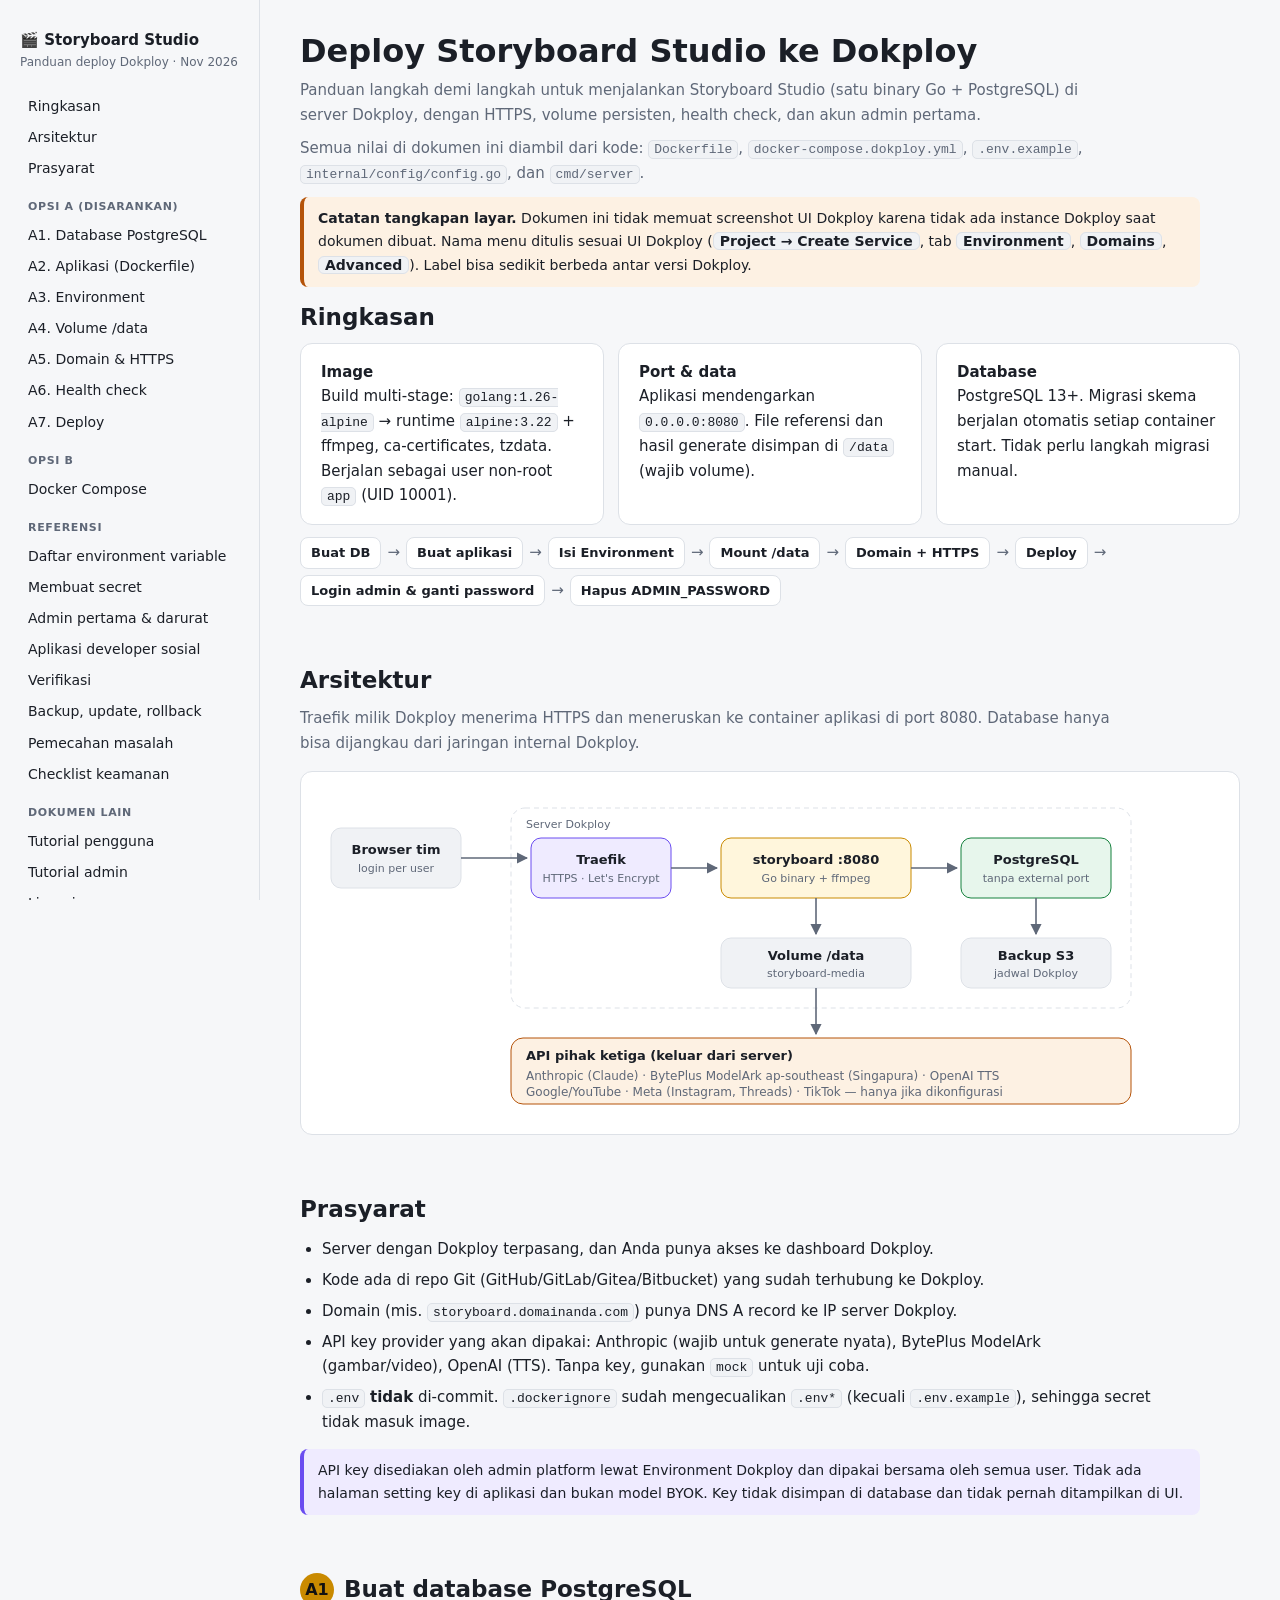
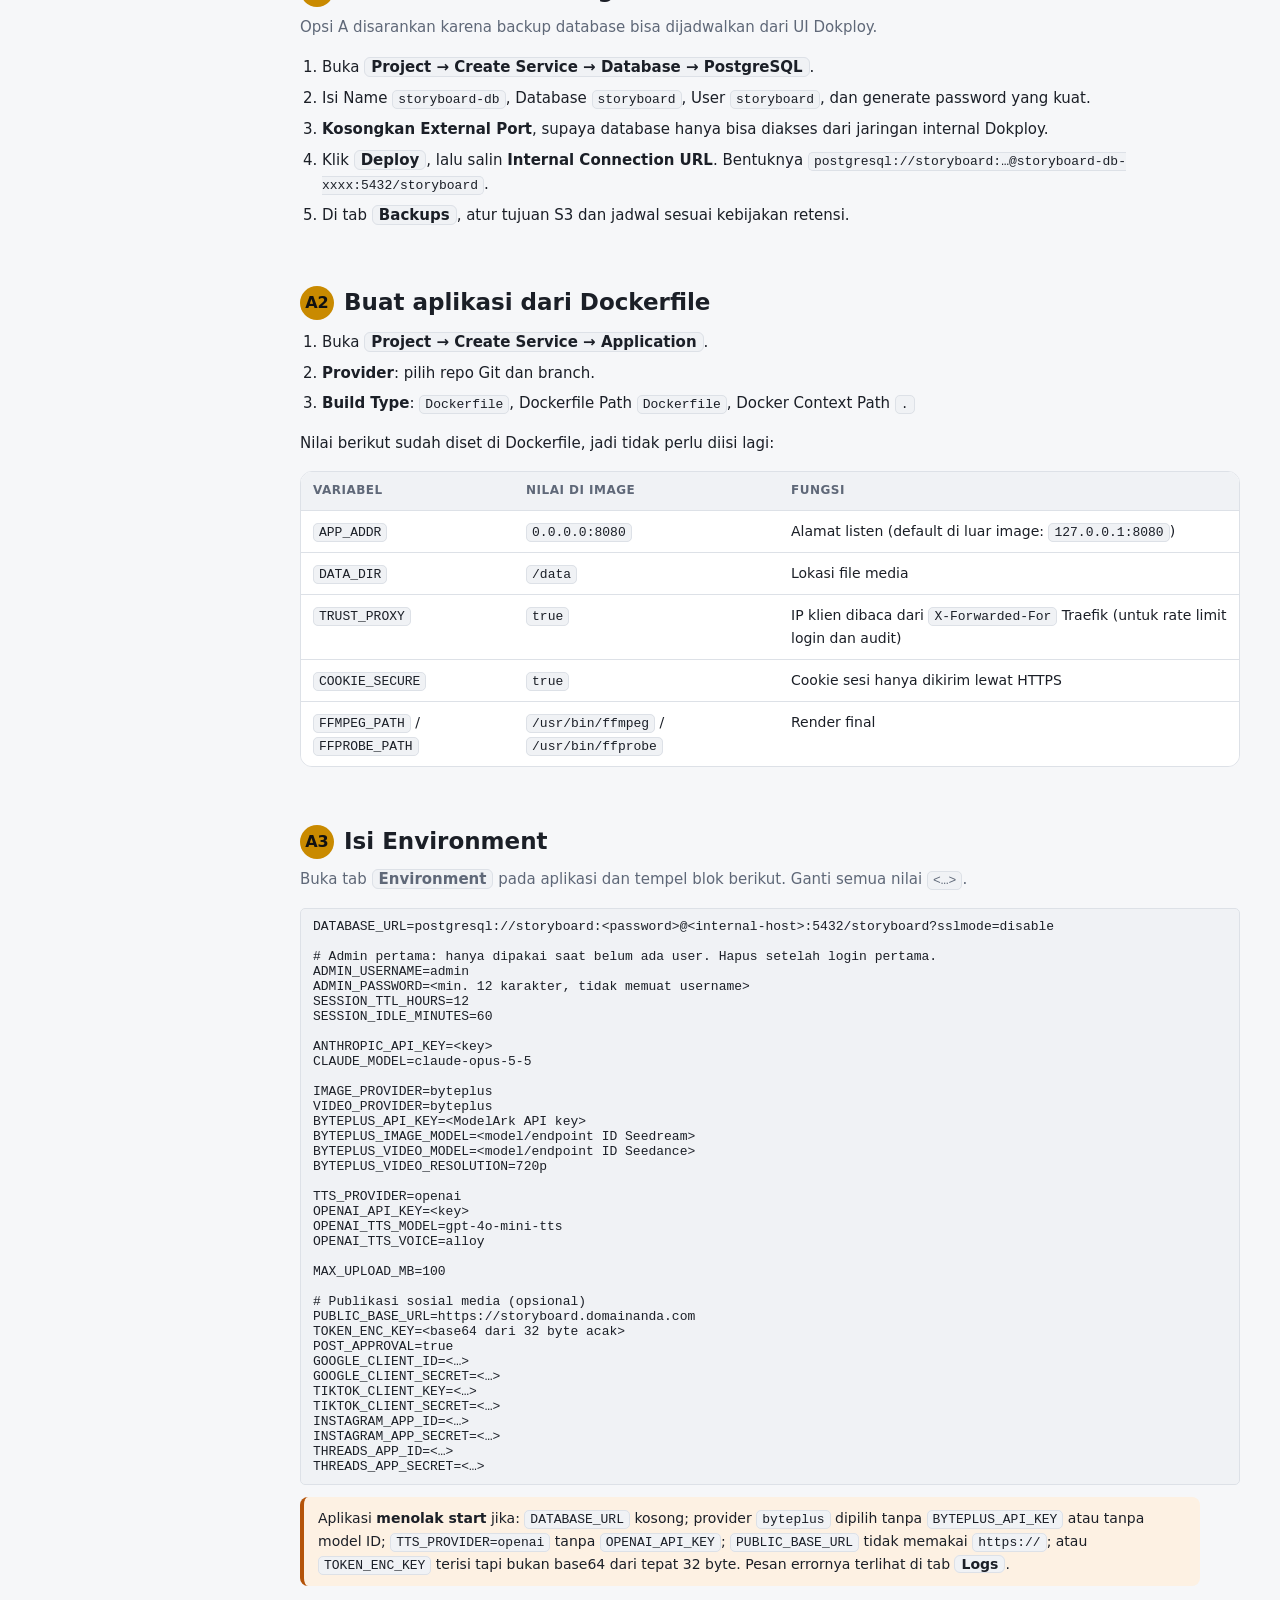
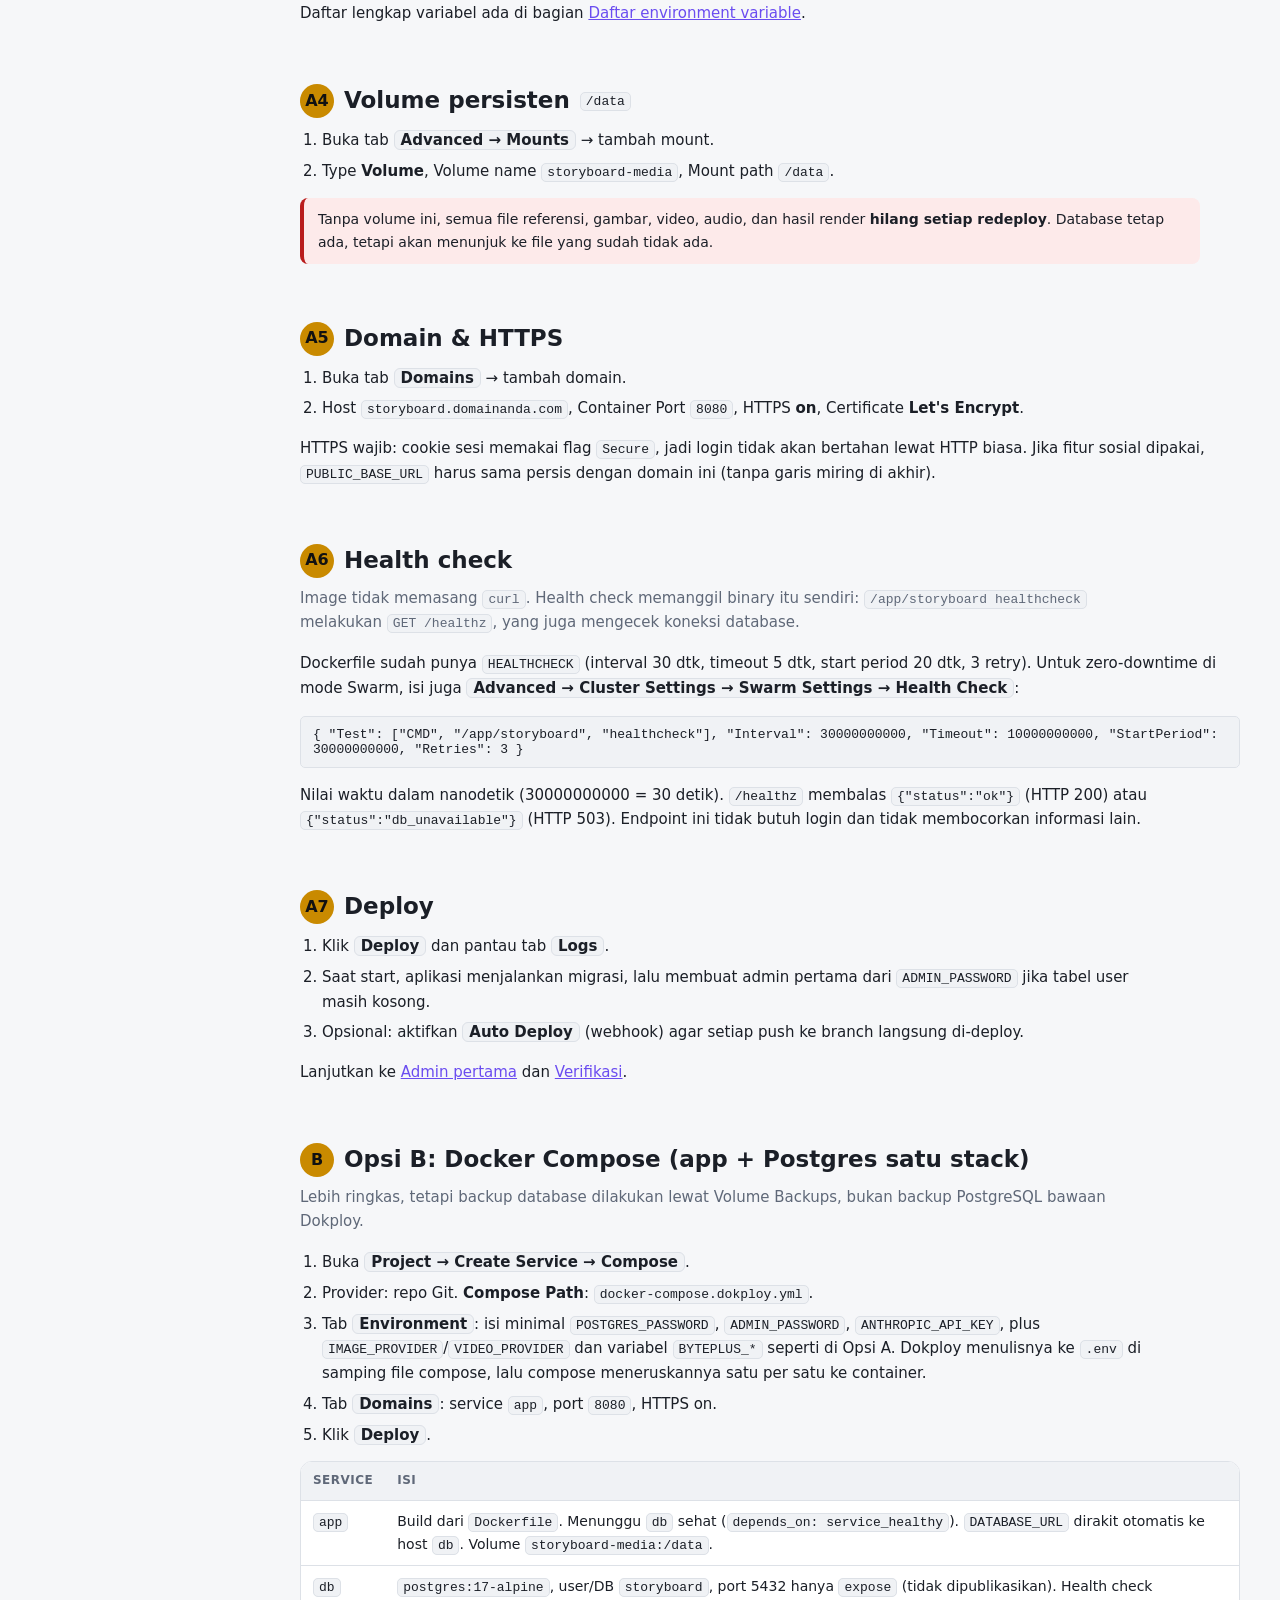
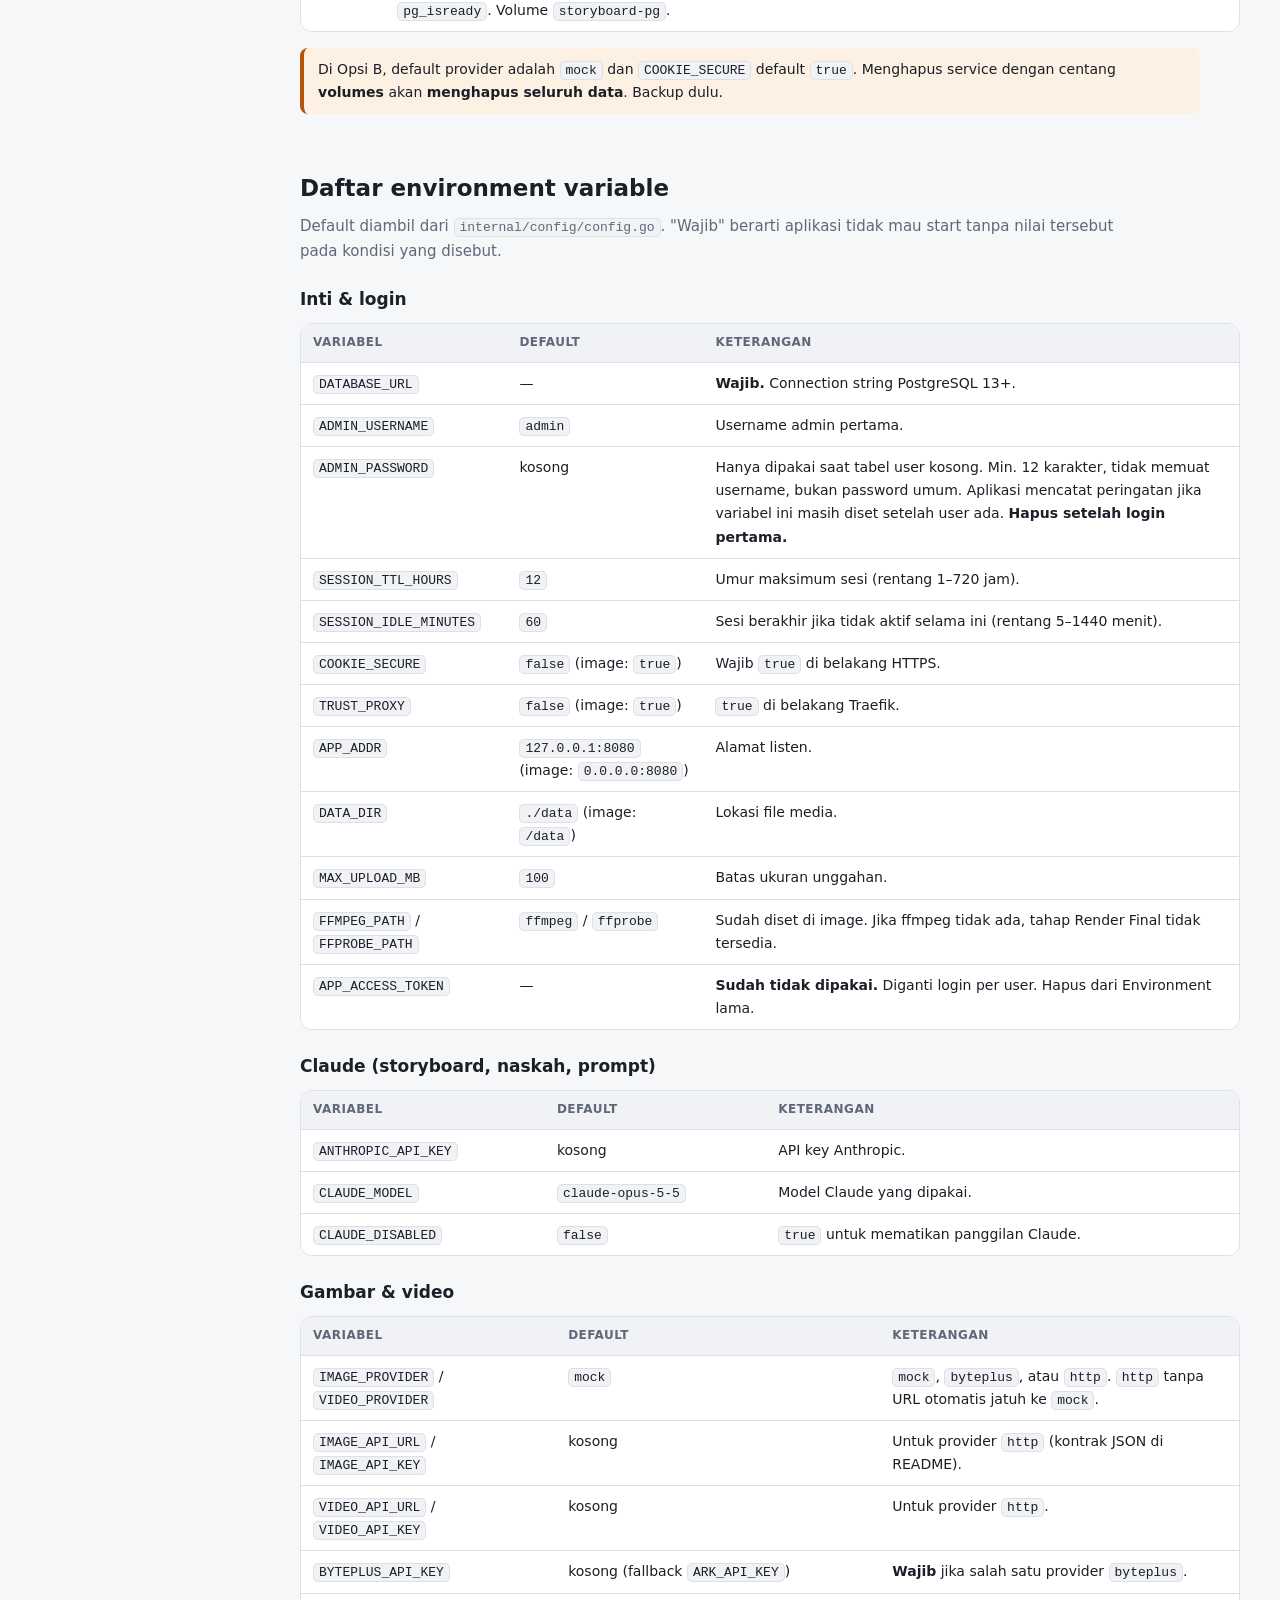
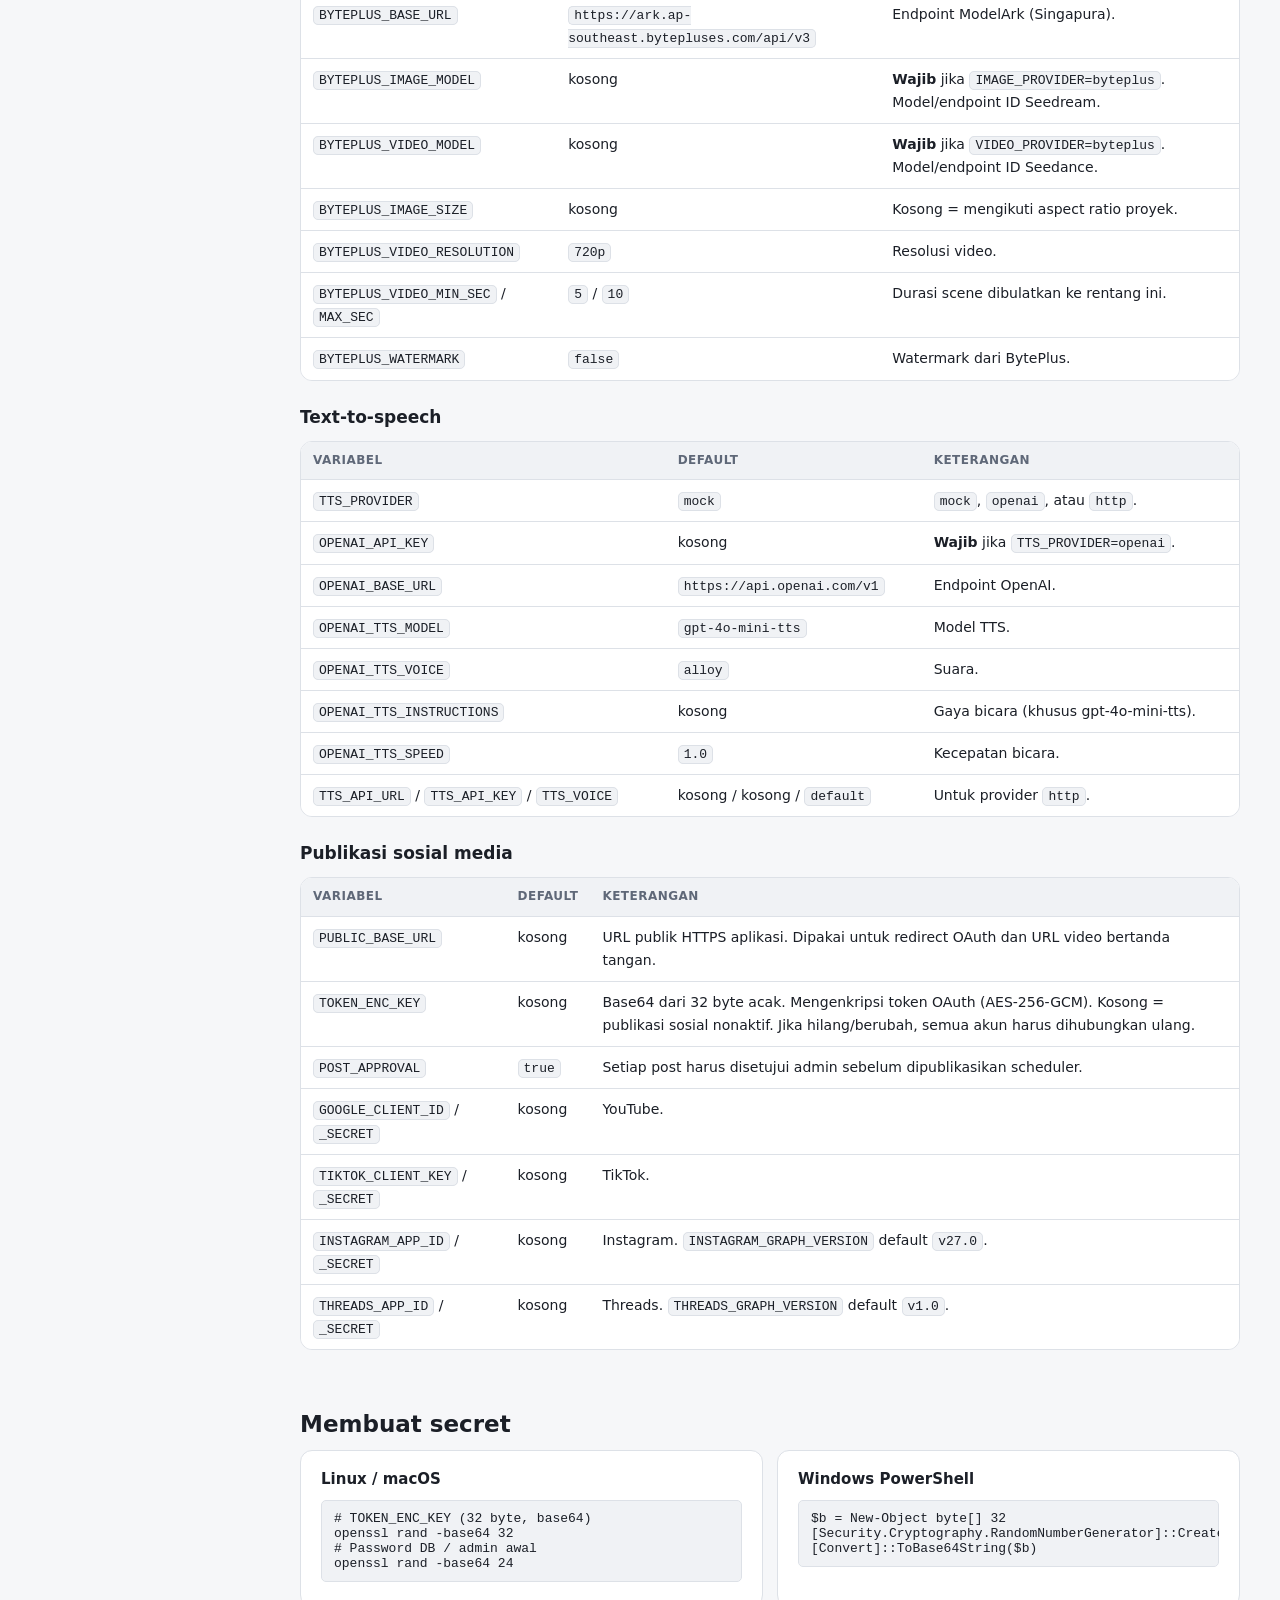
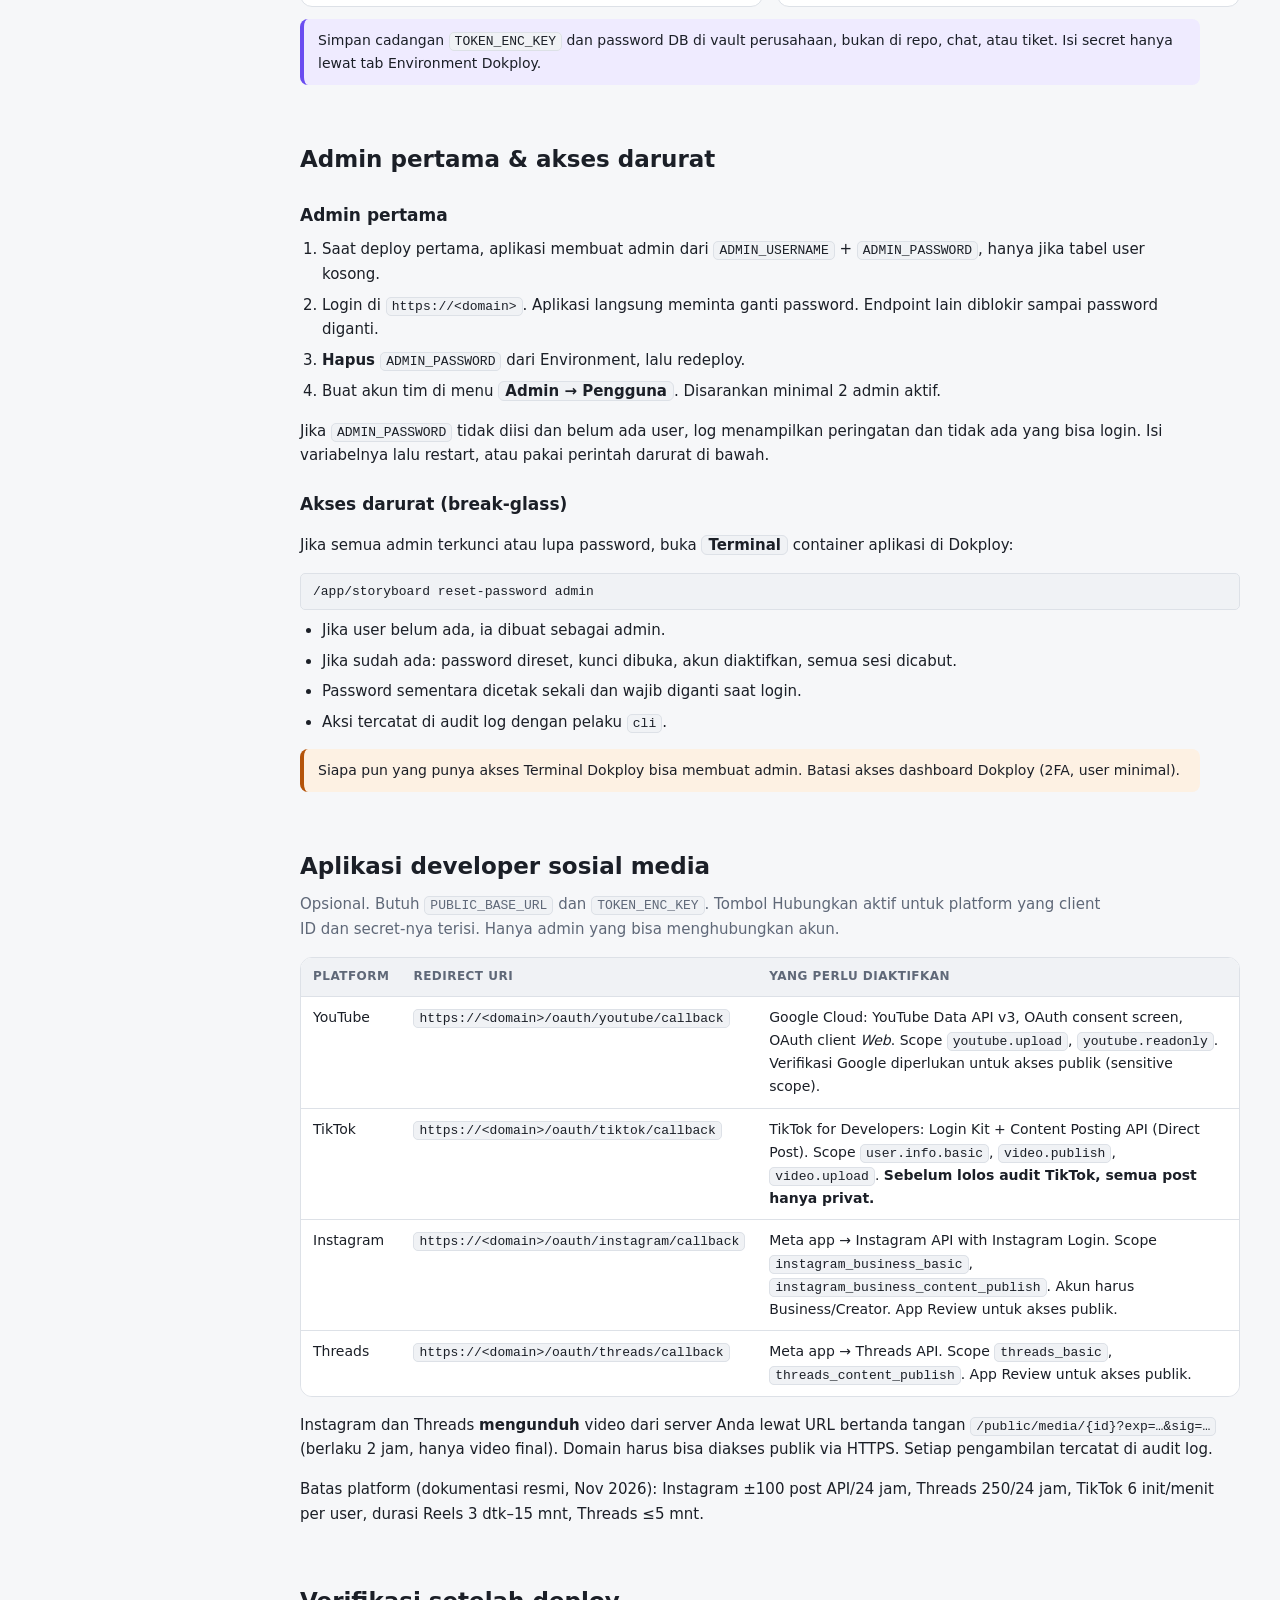
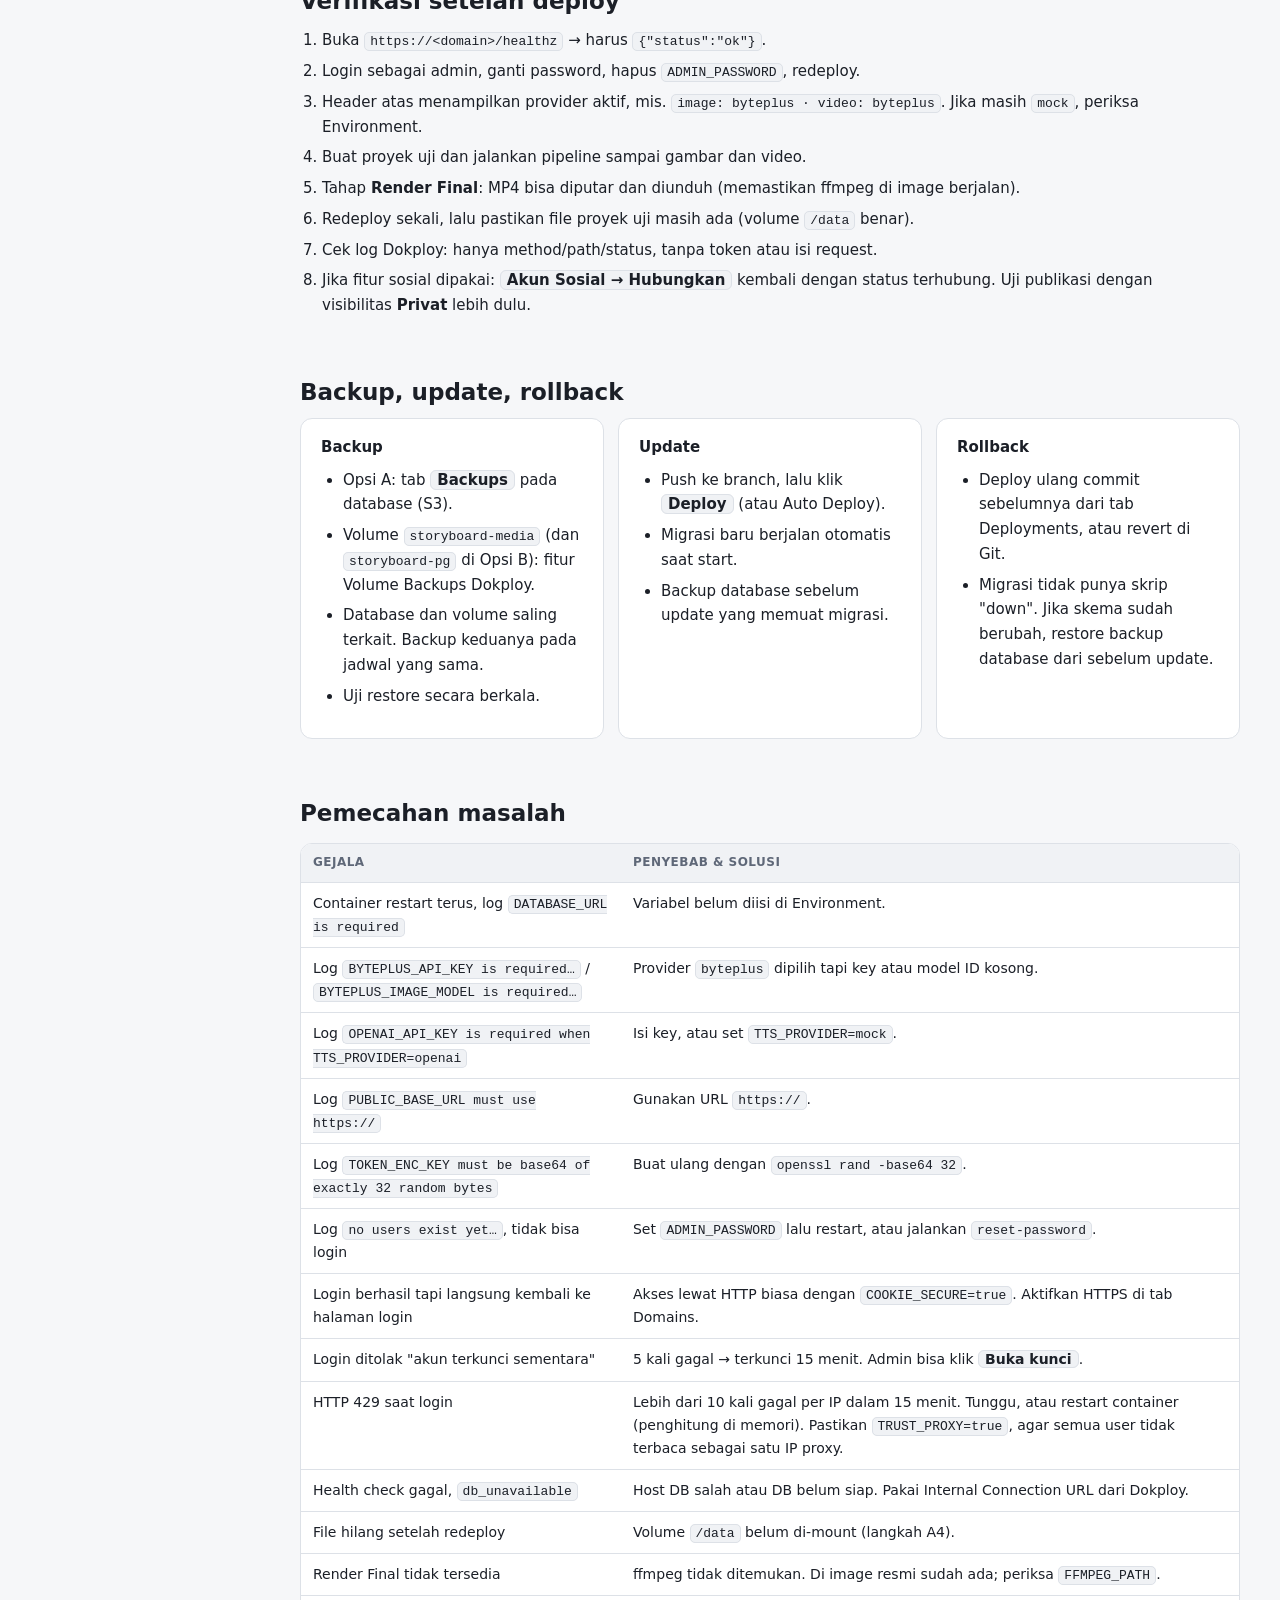
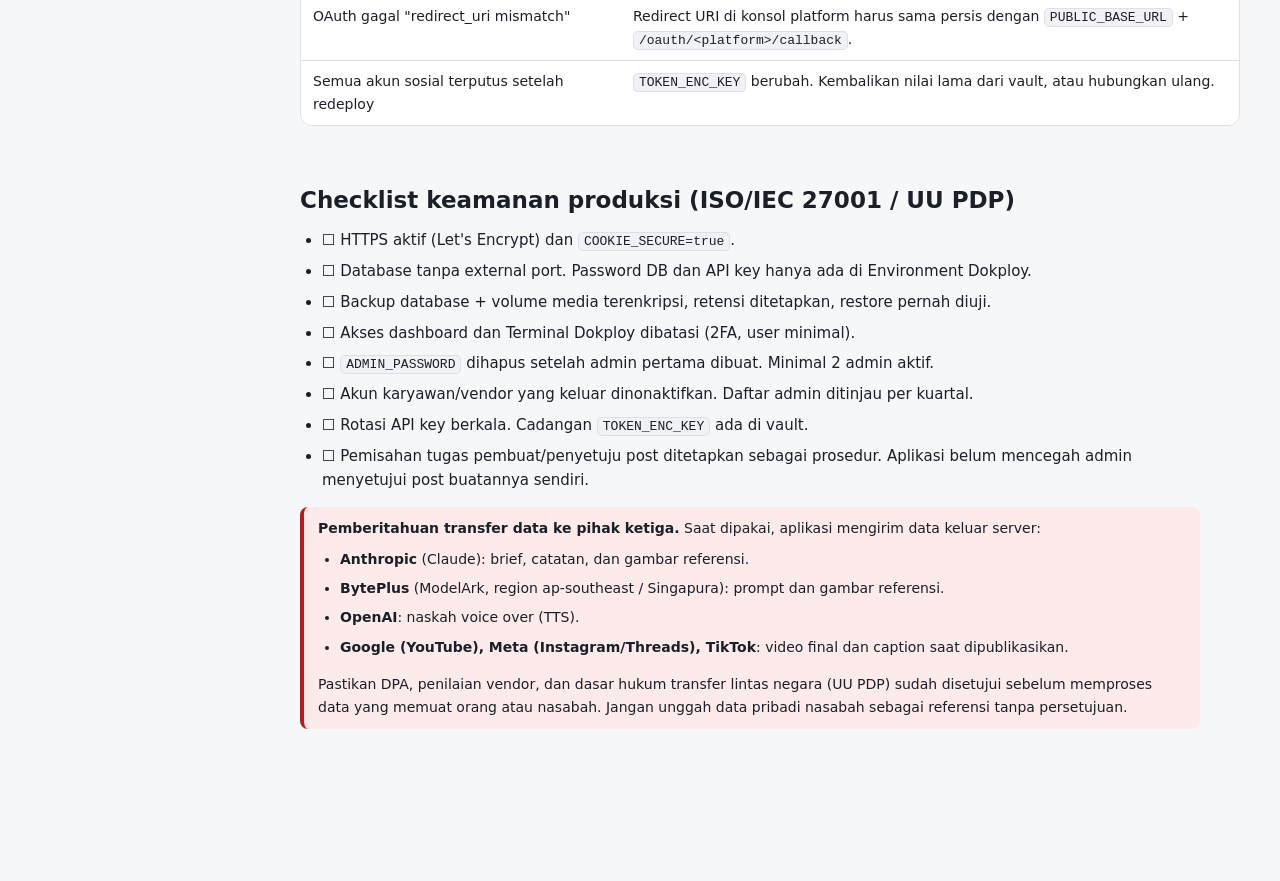
==== documentation/deploy-dokploy.html @ e30d92ad "feat: add initial implementation of Storyboard Studio frontend - Create index.html for the main appl" ====
<!doctype html>
<html lang="id">
<head>
<meta charset="utf-8">
<meta name="viewport" content="width=device-width, initial-scale=1">
<title>Deploy ke Dokploy</title>
<style>
  :root {
    --bg: #f6f7f9; --panel: #ffffff; --panel2: #f0f2f5; --border: #dde1e7;
    --text: #1b1f27; --muted: #5f6878; --accent: #c98a00; --accent-bg: #fff6dc;
    --violet: #6a4cf0; --violet-bg: #efebff; --ok: #15803d; --ok-bg: #e7f6ec;
    --warn: #b45309; --warn-bg: #fdf1e3; --err: #b91c1c; --err-bg: #fdeaea;
  }
  @media (prefers-color-scheme: dark) {
    :root:not([data-theme="light"]) {
      --bg: #0f1115; --panel: #171a21; --panel2: #1e222b; --border: #2a2f3a;
      --text: #e6e8ee; --muted: #8b93a7; --accent: #f5b301; --accent-bg: #2b2410;
      --violet: #a594ff; --violet-bg: #221d3d; --ok: #4ade80; --ok-bg: #12261a;
      --warn: #fbbf24; --warn-bg: #2b2210; --err: #f87171; --err-bg: #2d1515;
    }
  }
  * { box-sizing: border-box; }
  html { scroll-behavior: smooth; }
  body { margin: 0; background: var(--bg); color: var(--text); font: 15px/1.65 system-ui, -apple-system, "Segoe UI", Roboto, sans-serif; }
  a { color: var(--violet); }
  code, kbd { font: 13px ui-monospace, SFMono-Regular, Consolas, monospace; background: var(--panel2); border: 1px solid var(--border); border-radius: 5px; padding: 1px 5px; }
  .layout { display: grid; grid-template-columns: 260px minmax(0, 1fr); max-width: 1280px; margin: 0 auto; }
  nav.toc { position: sticky; top: 0; align-self: start; height: 100vh; overflow-y: auto; padding: 28px 16px 28px 20px; border-right: 1px solid var(--border); }
  nav.toc .brand { font-weight: 700; }
  nav.toc .sub { color: var(--muted); font-size: 12px; margin-bottom: 18px; }
  nav.toc a { display: block; color: var(--text); text-decoration: none; padding: 4px 8px; border-radius: 6px; font-size: 14px; }
  nav.toc a:hover { background: var(--panel2); }
  nav.toc .grp { margin: 14px 8px 4px; font-size: 11px; font-weight: 700; letter-spacing: .06em; text-transform: uppercase; color: var(--muted); }
  main { padding: 32px 40px 96px; min-width: 0; }
  header.hero h1 { font-size: 32px; line-height: 1.2; margin: 0 0 8px; }
  header.hero p { color: var(--muted); max-width: 800px; margin: 0 0 8px; }
  section { margin: 0 0 56px; scroll-margin-top: 16px; }
  h2 { font-size: 23px; margin: 0 0 6px; display: flex; align-items: center; gap: 10px; }
  h2 .n { flex: none; width: 34px; height: 34px; border-radius: 50%; background: var(--accent); color: #111; font-size: 16px; display: grid; place-items: center; }
  h3 { font-size: 17px; margin: 22px 0 6px; }
  .lead { color: var(--muted); margin: 0 0 16px; max-width: 820px; }
  ol.steps, ul.plain { padding-left: 22px; margin: 8px 0 14px; max-width: 860px; }
  ol.steps li, ul.plain li { margin-bottom: 6px; }
  .ui { font-weight: 600; background: var(--panel2); border: 1px solid var(--border); border-radius: 6px; padding: 0 6px; white-space: nowrap; }
  figure { margin: 14px 0 18px; }
  figure img { display: block; max-width: 100%; height: auto; border: 1px solid var(--border); border-radius: 10px; box-shadow: 0 4px 18px rgba(0,0,0,.07); cursor: zoom-in; background: #fff; }
  figure.tall img { max-height: 900px; width: auto; }
  figcaption { color: var(--muted); font-size: 13px; margin-top: 8px; }
  .card { background: var(--panel); border: 1px solid var(--border); border-radius: 12px; padding: 16px 20px; }
  .grid { display: grid; gap: 14px; }
  .g2 { grid-template-columns: repeat(auto-fit, minmax(320px, 1fr)); }
  .g3 { grid-template-columns: repeat(auto-fit, minmax(240px, 1fr)); }
  .callout { border-left: 4px solid var(--violet); background: var(--violet-bg); padding: 10px 14px; border-radius: 8px; margin: 12px 0; font-size: 14px; max-width: 900px; }
  .callout.warn { border-color: var(--warn); background: var(--warn-bg); }
  .callout.ok { border-color: var(--ok); background: var(--ok-bg); }
  .callout.err { border-color: var(--err); background: var(--err-bg); }
  table { width: 100%; border-collapse: collapse; font-size: 14px; background: var(--panel); }
  th, td { text-align: left; padding: 9px 12px; border-bottom: 1px solid var(--border); vertical-align: top; }
  th { background: var(--panel2); font-size: 12px; text-transform: uppercase; letter-spacing: .04em; color: var(--muted); }
  tr:last-child td { border-bottom: 0; }
  .table-wrap { overflow-x: auto; border: 1px solid var(--border); border-radius: 12px; margin: 10px 0 16px; }
  .status { display: inline-block; font-size: 12px; font-weight: 600; padding: 1px 9px; border-radius: 999px; white-space: nowrap; border: 1px solid var(--border); }
  .s-locked { background: var(--panel2); color: var(--muted); }
  .s-ready { background: var(--accent-bg); color: var(--accent); }
  .s-gen { background: var(--violet-bg); color: var(--violet); }
  .s-review { background: var(--warn-bg); color: var(--warn); }
  .s-ok { background: var(--ok-bg); color: var(--ok); }
  .flow { display: flex; flex-wrap: wrap; gap: 6px; align-items: center; margin: 12px 0 4px; }
  .flow span { background: var(--panel); border: 1px solid var(--border); border-radius: 8px; padding: 4px 10px; font-size: 13px; font-weight: 600; }
  .flow i { color: var(--muted); font-style: normal; }
  pre { overflow-x: auto; white-space: pre-wrap; margin: 8px 0; }
  pre code { display: block; padding: 10px 12px; }
  #lightbox { position: fixed; inset: 0; background: rgba(0,0,0,.85); display: none; align-items: flex-start; justify-content: center; overflow: auto; padding: 24px; z-index: 10; cursor: zoom-out; }
  #lightbox.on { display: flex; }
  #lightbox img { max-width: 100%; height: auto; border-radius: 8px; }
  @media (max-width: 900px) {
    .layout { grid-template-columns: 1fr; }
    nav.toc { position: static; height: auto; border-right: 0; border-bottom: 1px solid var(--border); }
    main { padding: 24px 16px 64px; }
  }
  .ui.path { white-space: normal; }
  @media print { nav.toc { display: none; } .layout { display: block; } figure img { box-shadow: none; } section { break-inside: avoid-page; } }
</style>
</head>
<body>
<div class="layout">
<nav class="toc">
  <div class="brand">🎬 Storyboard Studio</div>
  <div class="sub">Panduan deploy Dokploy · Nov 2026</div>
  <a href="#ringkas">Ringkasan</a>
  <a href="#arsitektur">Arsitektur</a>
  <a href="#prasyarat">Prasyarat</a>
  <div class="grp">Opsi A (disarankan)</div>
  <a href="#a1">A1. Database PostgreSQL</a>
  <a href="#a2">A2. Aplikasi (Dockerfile)</a>
  <a href="#a3">A3. Environment</a>
  <a href="#a4">A4. Volume /data</a>
  <a href="#a5">A5. Domain &amp; HTTPS</a>
  <a href="#a6">A6. Health check</a>
  <a href="#a7">A7. Deploy</a>
  <div class="grp">Opsi B</div>
  <a href="#b">Docker Compose</a>
  <div class="grp">Referensi</div>
  <a href="#env">Daftar environment variable</a>
  <a href="#secret">Membuat secret</a>
  <a href="#admin">Admin pertama &amp; darurat</a>
  <a href="#sosial">Aplikasi developer sosial</a>
  <a href="#verif">Verifikasi</a>
  <a href="#ops">Backup, update, rollback</a>
  <a href="#masalah">Pemecahan masalah</a>
  <a href="#keamanan">Checklist keamanan</a>
  <div class="grp">Dokumen lain</div>
  <a href="tutorial.html">Tutorial pengguna</a>
  <a href="tutorial-admin.html">Tutorial admin</a>
  <a href="lisensi.html">Lisensi</a>
</nav>
<main>
<header class="hero">
  <h1>Deploy Storyboard Studio ke Dokploy</h1>
  <p>Panduan langkah demi langkah untuk menjalankan Storyboard Studio (satu binary Go + PostgreSQL) di server Dokploy, dengan HTTPS, volume persisten, health check, dan akun admin pertama.</p>
  <p>Semua nilai di dokumen ini diambil dari kode: <code>Dockerfile</code>, <code>docker-compose.dokploy.yml</code>, <code>.env.example</code>, <code>internal/config/config.go</code>, dan <code>cmd/server</code>.</p>
  <div class="callout warn"><b>Catatan tangkapan layar.</b> Dokumen ini tidak memuat screenshot UI Dokploy karena tidak ada instance Dokploy saat dokumen dibuat. Nama menu ditulis sesuai UI Dokploy (<span class="ui path">Project → Create Service</span>, tab <span class="ui">Environment</span>, <span class="ui">Domains</span>, <span class="ui">Advanced</span>). Label bisa sedikit berbeda antar versi Dokploy.</div>
</header>

<section id="ringkas">
  <h2>Ringkasan</h2>
  <div class="grid g3">
    <div class="card"><b>Image</b><br>Build multi-stage: <code>golang:1.26-alpine</code> → runtime <code>alpine:3.22</code> + ffmpeg, ca-certificates, tzdata. Berjalan sebagai user non-root <code>app</code> (UID 10001).</div>
    <div class="card"><b>Port &amp; data</b><br>Aplikasi mendengarkan <code>0.0.0.0:8080</code>. File referensi dan hasil generate disimpan di <code>/data</code> (wajib volume).</div>
    <div class="card"><b>Database</b><br>PostgreSQL 13+. Migrasi skema berjalan otomatis setiap container start. Tidak perlu langkah migrasi manual.</div>
  </div>
  <div class="flow"><span>Buat DB</span><i>→</i><span>Buat aplikasi</span><i>→</i><span>Isi Environment</span><i>→</i><span>Mount /data</span><i>→</i><span>Domain + HTTPS</span><i>→</i><span>Deploy</span><i>→</i><span>Login admin &amp; ganti password</span><i>→</i><span>Hapus ADMIN_PASSWORD</span></div>
</section>

<section id="arsitektur">
  <h2>Arsitektur</h2>
  <p class="lead">Traefik milik Dokploy menerima HTTPS dan meneruskan ke container aplikasi di port 8080. Database hanya bisa dijangkau dari jaringan internal Dokploy.</p>
  <div class="card" style="overflow-x:auto">
  <svg viewBox="0 0 860 330" width="100%" style="min-width:640px;max-width:860px;display:block" role="img" aria-label="Diagram arsitektur deploy">
    <defs><marker id="ar" viewBox="0 0 10 10" refX="9" refY="5" markerWidth="7" markerHeight="7" orient="auto"><path d="M0,0L10,5L0,10z" fill="var(--muted)"/></marker></defs>
    <g font-family="system-ui, sans-serif" font-size="13" fill="var(--text)">
      <rect x="10" y="40" width="130" height="60" rx="10" fill="var(--panel2)" stroke="var(--border)"/>
      <text x="75" y="66" text-anchor="middle" font-weight="600">Browser tim</text>
      <text x="75" y="84" text-anchor="middle" fill="var(--muted)" font-size="11">login per user</text>

      <rect x="190" y="20" width="620" height="200" rx="14" fill="none" stroke="var(--border)" stroke-dasharray="5 4"/>
      <text x="205" y="40" fill="var(--muted)" font-size="11">Server Dokploy</text>

      <rect x="210" y="50" width="140" height="60" rx="10" fill="var(--violet-bg)" stroke="var(--violet)"/>
      <text x="280" y="76" text-anchor="middle" font-weight="600">Traefik</text>
      <text x="280" y="94" text-anchor="middle" fill="var(--muted)" font-size="11">HTTPS · Let's Encrypt</text>

      <rect x="400" y="50" width="190" height="60" rx="10" fill="var(--accent-bg)" stroke="var(--accent)"/>
      <text x="495" y="76" text-anchor="middle" font-weight="600">storyboard :8080</text>
      <text x="495" y="94" text-anchor="middle" fill="var(--muted)" font-size="11">Go binary + ffmpeg</text>

      <rect x="640" y="50" width="150" height="60" rx="10" fill="var(--ok-bg)" stroke="var(--ok)"/>
      <text x="715" y="76" text-anchor="middle" font-weight="600">PostgreSQL</text>
      <text x="715" y="94" text-anchor="middle" fill="var(--muted)" font-size="11">tanpa external port</text>

      <rect x="400" y="150" width="190" height="50" rx="10" fill="var(--panel2)" stroke="var(--border)"/>
      <text x="495" y="172" text-anchor="middle" font-weight="600">Volume /data</text>
      <text x="495" y="189" text-anchor="middle" fill="var(--muted)" font-size="11">storyboard-media</text>

      <rect x="640" y="150" width="150" height="50" rx="10" fill="var(--panel2)" stroke="var(--border)"/>
      <text x="715" y="172" text-anchor="middle" font-weight="600">Backup S3</text>
      <text x="715" y="189" text-anchor="middle" fill="var(--muted)" font-size="11">jadwal Dokploy</text>

      <rect x="190" y="250" width="620" height="66" rx="12" fill="var(--warn-bg)" stroke="var(--warn)"/>
      <text x="205" y="272" font-weight="600">API pihak ketiga (keluar dari server)</text>
      <text x="205" y="292" font-size="12" fill="var(--muted)">Anthropic (Claude) · BytePlus ModelArk ap-southeast (Singapura) · OpenAI TTS</text>
      <text x="205" y="308" font-size="12" fill="var(--muted)">Google/YouTube · Meta (Instagram, Threads) · TikTok — hanya jika dikonfigurasi</text>
    </g>
    <g stroke="var(--muted)" stroke-width="1.6" fill="none" marker-end="url(#ar)">
      <path d="M140 70 H206"/>
      <path d="M350 80 H396"/>
      <path d="M590 80 H636"/>
      <path d="M495 110 V146"/>
      <path d="M715 110 V146"/>
      <path d="M495 200 V246"/>
    </g>
  </svg>
  </div>
</section>

<section id="prasyarat">
  <h2>Prasyarat</h2>
  <ul class="plain">
    <li>Server dengan Dokploy terpasang, dan Anda punya akses ke dashboard Dokploy.</li>
    <li>Kode ada di repo Git (GitHub/GitLab/Gitea/Bitbucket) yang sudah terhubung ke Dokploy.</li>
    <li>Domain (mis. <code>storyboard.domainanda.com</code>) punya DNS A record ke IP server Dokploy.</li>
    <li>API key provider yang akan dipakai: Anthropic (wajib untuk generate nyata), BytePlus ModelArk (gambar/video), OpenAI (TTS). Tanpa key, gunakan <code>mock</code> untuk uji coba.</li>
    <li><code>.env</code> <b>tidak</b> di-commit. <code>.dockerignore</code> sudah mengecualikan <code>.env*</code> (kecuali <code>.env.example</code>), sehingga secret tidak masuk image.</li>
  </ul>
  <div class="callout">API key disediakan oleh admin platform lewat Environment Dokploy dan dipakai bersama oleh semua user. Tidak ada halaman setting key di aplikasi dan bukan model BYOK. Key tidak disimpan di database dan tidak pernah ditampilkan di UI.</div>
</section>

<section id="a1">
  <h2><span class="n">A1</span>Buat database PostgreSQL</h2>
  <p class="lead">Opsi A disarankan karena backup database bisa dijadwalkan dari UI Dokploy.</p>
  <ol class="steps">
    <li>Buka <span class="ui path">Project → Create Service → Database → PostgreSQL</span>.</li>
    <li>Isi Name <code>storyboard-db</code>, Database <code>storyboard</code>, User <code>storyboard</code>, dan generate password yang kuat.</li>
    <li><b>Kosongkan External Port</b>, supaya database hanya bisa diakses dari jaringan internal Dokploy.</li>
    <li>Klik <span class="ui">Deploy</span>, lalu salin <b>Internal Connection URL</b>. Bentuknya <code>postgresql://storyboard:…@storyboard-db-xxxx:5432/storyboard</code>.</li>
    <li>Di tab <span class="ui">Backups</span>, atur tujuan S3 dan jadwal sesuai kebijakan retensi.</li>
  </ol>
</section>

<section id="a2">
  <h2><span class="n">A2</span>Buat aplikasi dari Dockerfile</h2>
  <ol class="steps">
    <li>Buka <span class="ui path">Project → Create Service → Application</span>.</li>
    <li><b>Provider</b>: pilih repo Git dan branch.</li>
    <li><b>Build Type</b>: <code>Dockerfile</code>, Dockerfile Path <code>Dockerfile</code>, Docker Context Path <code>.</code></li>
  </ol>
  <p>Nilai berikut sudah diset di Dockerfile, jadi tidak perlu diisi lagi:</p>
  <div class="table-wrap"><table>
    <tr><th>Variabel</th><th>Nilai di image</th><th>Fungsi</th></tr>
    <tr><td><code>APP_ADDR</code></td><td><code>0.0.0.0:8080</code></td><td>Alamat listen (default di luar image: <code>127.0.0.1:8080</code>)</td></tr>
    <tr><td><code>DATA_DIR</code></td><td><code>/data</code></td><td>Lokasi file media</td></tr>
    <tr><td><code>TRUST_PROXY</code></td><td><code>true</code></td><td>IP klien dibaca dari <code>X-Forwarded-For</code> Traefik (untuk rate limit login dan audit)</td></tr>
    <tr><td><code>COOKIE_SECURE</code></td><td><code>true</code></td><td>Cookie sesi hanya dikirim lewat HTTPS</td></tr>
    <tr><td><code>FFMPEG_PATH</code> / <code>FFPROBE_PATH</code></td><td><code>/usr/bin/ffmpeg</code> / <code>/usr/bin/ffprobe</code></td><td>Render final</td></tr>
  </table></div>
</section>

<section id="a3">
  <h2><span class="n">A3</span>Isi Environment</h2>
  <p class="lead">Buka tab <span class="ui">Environment</span> pada aplikasi dan tempel blok berikut. Ganti semua nilai <code>&lt;…&gt;</code>.</p>
<pre><code>DATABASE_URL=postgresql://storyboard:&lt;password&gt;@&lt;internal-host&gt;:5432/storyboard?sslmode=disable

# Admin pertama: hanya dipakai saat belum ada user. Hapus setelah login pertama.
ADMIN_USERNAME=admin
ADMIN_PASSWORD=&lt;min. 12 karakter, tidak memuat username&gt;
SESSION_TTL_HOURS=12
SESSION_IDLE_MINUTES=60

ANTHROPIC_API_KEY=&lt;key&gt;
CLAUDE_MODEL=claude-opus-5-5

IMAGE_PROVIDER=byteplus
VIDEO_PROVIDER=byteplus
BYTEPLUS_API_KEY=&lt;ModelArk API key&gt;
BYTEPLUS_IMAGE_MODEL=&lt;model/endpoint ID Seedream&gt;
BYTEPLUS_VIDEO_MODEL=&lt;model/endpoint ID Seedance&gt;
BYTEPLUS_VIDEO_RESOLUTION=720p

TTS_PROVIDER=openai
OPENAI_API_KEY=&lt;key&gt;
OPENAI_TTS_MODEL=gpt-4o-mini-tts
OPENAI_TTS_VOICE=alloy

MAX_UPLOAD_MB=100

# Publikasi sosial media (opsional)
PUBLIC_BASE_URL=https://storyboard.domainanda.com
TOKEN_ENC_KEY=&lt;base64 dari 32 byte acak&gt;
POST_APPROVAL=true
GOOGLE_CLIENT_ID=&lt;…&gt;
GOOGLE_CLIENT_SECRET=&lt;…&gt;
TIKTOK_CLIENT_KEY=&lt;…&gt;
TIKTOK_CLIENT_SECRET=&lt;…&gt;
INSTAGRAM_APP_ID=&lt;…&gt;
INSTAGRAM_APP_SECRET=&lt;…&gt;
THREADS_APP_ID=&lt;…&gt;
THREADS_APP_SECRET=&lt;…&gt;</code></pre>
  <div class="callout warn">Aplikasi <b>menolak start</b> jika: <code>DATABASE_URL</code> kosong; provider <code>byteplus</code> dipilih tanpa <code>BYTEPLUS_API_KEY</code> atau tanpa model ID; <code>TTS_PROVIDER=openai</code> tanpa <code>OPENAI_API_KEY</code>; <code>PUBLIC_BASE_URL</code> tidak memakai <code>https://</code>; atau <code>TOKEN_ENC_KEY</code> terisi tapi bukan base64 dari tepat 32 byte. Pesan errornya terlihat di tab <span class="ui">Logs</span>.</div>
  <p>Daftar lengkap variabel ada di bagian <a href="#env">Daftar environment variable</a>.</p>
</section>

<section id="a4">
  <h2><span class="n">A4</span>Volume persisten <code>/data</code></h2>
  <ol class="steps">
    <li>Buka tab <span class="ui path">Advanced → Mounts</span> → tambah mount.</li>
    <li>Type <b>Volume</b>, Volume name <code>storyboard-media</code>, Mount path <code>/data</code>.</li>
  </ol>
  <div class="callout err">Tanpa volume ini, semua file referensi, gambar, video, audio, dan hasil render <b>hilang setiap redeploy</b>. Database tetap ada, tetapi akan menunjuk ke file yang sudah tidak ada.</div>
</section>

<section id="a5">
  <h2><span class="n">A5</span>Domain &amp; HTTPS</h2>
  <ol class="steps">
    <li>Buka tab <span class="ui">Domains</span> → tambah domain.</li>
    <li>Host <code>storyboard.domainanda.com</code>, Container Port <code>8080</code>, HTTPS <b>on</b>, Certificate <b>Let's Encrypt</b>.</li>
  </ol>
  <p>HTTPS wajib: cookie sesi memakai flag <code>Secure</code>, jadi login tidak akan bertahan lewat HTTP biasa. Jika fitur sosial dipakai, <code>PUBLIC_BASE_URL</code> harus sama persis dengan domain ini (tanpa garis miring di akhir).</p>
</section>

<section id="a6">
  <h2><span class="n">A6</span>Health check</h2>
  <p class="lead">Image tidak memasang <code>curl</code>. Health check memanggil binary itu sendiri: <code>/app/storyboard healthcheck</code> melakukan <code>GET /healthz</code>, yang juga mengecek koneksi database.</p>
  <p>Dockerfile sudah punya <code>HEALTHCHECK</code> (interval 30 dtk, timeout 5 dtk, start period 20 dtk, 3 retry). Untuk zero-downtime di mode Swarm, isi juga <span class="ui path">Advanced → Cluster Settings → Swarm Settings → Health Check</span>:</p>
<pre><code>{ "Test": ["CMD", "/app/storyboard", "healthcheck"], "Interval": 30000000000, "Timeout": 10000000000, "StartPeriod": 30000000000, "Retries": 3 }</code></pre>
  <p>Nilai waktu dalam nanodetik (30000000000 = 30 detik). <code>/healthz</code> membalas <code>{"status":"ok"}</code> (HTTP 200) atau <code>{"status":"db_unavailable"}</code> (HTTP 503). Endpoint ini tidak butuh login dan tidak membocorkan informasi lain.</p>
</section>

<section id="a7">
  <h2><span class="n">A7</span>Deploy</h2>
  <ol class="steps">
    <li>Klik <span class="ui">Deploy</span> dan pantau tab <span class="ui">Logs</span>.</li>
    <li>Saat start, aplikasi menjalankan migrasi, lalu membuat admin pertama dari <code>ADMIN_PASSWORD</code> jika tabel user masih kosong.</li>
    <li>Opsional: aktifkan <span class="ui">Auto Deploy</span> (webhook) agar setiap push ke branch langsung di-deploy.</li>
  </ol>
  <p>Lanjutkan ke <a href="#admin">Admin pertama</a> dan <a href="#verif">Verifikasi</a>.</p>
</section>

<section id="b">
  <h2><span class="n">B</span>Opsi B: Docker Compose (app + Postgres satu stack)</h2>
  <p class="lead">Lebih ringkas, tetapi backup database dilakukan lewat Volume Backups, bukan backup PostgreSQL bawaan Dokploy.</p>
  <ol class="steps">
    <li>Buka <span class="ui path">Project → Create Service → Compose</span>.</li>
    <li>Provider: repo Git. <b>Compose Path</b>: <code>docker-compose.dokploy.yml</code>.</li>
    <li>Tab <span class="ui">Environment</span>: isi minimal <code>POSTGRES_PASSWORD</code>, <code>ADMIN_PASSWORD</code>, <code>ANTHROPIC_API_KEY</code>, plus <code>IMAGE_PROVIDER</code>/<code>VIDEO_PROVIDER</code> dan variabel <code>BYTEPLUS_*</code> seperti di Opsi A. Dokploy menulisnya ke <code>.env</code> di samping file compose, lalu compose meneruskannya satu per satu ke container.</li>
    <li>Tab <span class="ui">Domains</span>: service <code>app</code>, port <code>8080</code>, HTTPS on.</li>
    <li>Klik <span class="ui">Deploy</span>.</li>
  </ol>
  <div class="table-wrap"><table>
    <tr><th>Service</th><th>Isi</th></tr>
    <tr><td><code>app</code></td><td>Build dari <code>Dockerfile</code>. Menunggu <code>db</code> sehat (<code>depends_on: service_healthy</code>). <code>DATABASE_URL</code> dirakit otomatis ke host <code>db</code>. Volume <code>storyboard-media:/data</code>.</td></tr>
    <tr><td><code>db</code></td><td><code>postgres:17-alpine</code>, user/DB <code>storyboard</code>, port 5432 hanya <code>expose</code> (tidak dipublikasikan). Health check <code>pg_isready</code>. Volume <code>storyboard-pg</code>.</td></tr>
  </table></div>
  <div class="callout warn">Di Opsi B, default provider adalah <code>mock</code> dan <code>COOKIE_SECURE</code> default <code>true</code>. Menghapus service dengan centang <b>volumes</b> akan <b>menghapus seluruh data</b>. Backup dulu.</div>
</section>

<section id="env">
  <h2>Daftar environment variable</h2>
  <p class="lead">Default diambil dari <code>internal/config/config.go</code>. "Wajib" berarti aplikasi tidak mau start tanpa nilai tersebut pada kondisi yang disebut.</p>
  <h3>Inti &amp; login</h3>
  <div class="table-wrap"><table>
    <tr><th>Variabel</th><th>Default</th><th>Keterangan</th></tr>
    <tr><td><code>DATABASE_URL</code></td><td>—</td><td><b>Wajib.</b> Connection string PostgreSQL 13+.</td></tr>
    <tr><td><code>ADMIN_USERNAME</code></td><td><code>admin</code></td><td>Username admin pertama.</td></tr>
    <tr><td><code>ADMIN_PASSWORD</code></td><td>kosong</td><td>Hanya dipakai saat tabel user kosong. Min. 12 karakter, tidak memuat username, bukan password umum. Aplikasi mencatat peringatan jika variabel ini masih diset setelah user ada. <b>Hapus setelah login pertama.</b></td></tr>
    <tr><td><code>SESSION_TTL_HOURS</code></td><td><code>12</code></td><td>Umur maksimum sesi (rentang 1–720 jam).</td></tr>
    <tr><td><code>SESSION_IDLE_MINUTES</code></td><td><code>60</code></td><td>Sesi berakhir jika tidak aktif selama ini (rentang 5–1440 menit).</td></tr>
    <tr><td><code>COOKIE_SECURE</code></td><td><code>false</code> (image: <code>true</code>)</td><td>Wajib <code>true</code> di belakang HTTPS.</td></tr>
    <tr><td><code>TRUST_PROXY</code></td><td><code>false</code> (image: <code>true</code>)</td><td><code>true</code> di belakang Traefik.</td></tr>
    <tr><td><code>APP_ADDR</code></td><td><code>127.0.0.1:8080</code> (image: <code>0.0.0.0:8080</code>)</td><td>Alamat listen.</td></tr>
    <tr><td><code>DATA_DIR</code></td><td><code>./data</code> (image: <code>/data</code>)</td><td>Lokasi file media.</td></tr>
    <tr><td><code>MAX_UPLOAD_MB</code></td><td><code>100</code></td><td>Batas ukuran unggahan.</td></tr>
    <tr><td><code>FFMPEG_PATH</code> / <code>FFPROBE_PATH</code></td><td><code>ffmpeg</code> / <code>ffprobe</code></td><td>Sudah diset di image. Jika ffmpeg tidak ada, tahap Render Final tidak tersedia.</td></tr>
    <tr><td><code>APP_ACCESS_TOKEN</code></td><td>—</td><td><b>Sudah tidak dipakai.</b> Diganti login per user. Hapus dari Environment lama.</td></tr>
  </table></div>
  <h3>Claude (storyboard, naskah, prompt)</h3>
  <div class="table-wrap"><table>
    <tr><th>Variabel</th><th>Default</th><th>Keterangan</th></tr>
    <tr><td><code>ANTHROPIC_API_KEY</code></td><td>kosong</td><td>API key Anthropic.</td></tr>
    <tr><td><code>CLAUDE_MODEL</code></td><td><code>claude-opus-5-5</code></td><td>Model Claude yang dipakai.</td></tr>
    <tr><td><code>CLAUDE_DISABLED</code></td><td><code>false</code></td><td><code>true</code> untuk mematikan panggilan Claude.</td></tr>
  </table></div>
  <h3>Gambar &amp; video</h3>
  <div class="table-wrap"><table>
    <tr><th>Variabel</th><th>Default</th><th>Keterangan</th></tr>
    <tr><td><code>IMAGE_PROVIDER</code> / <code>VIDEO_PROVIDER</code></td><td><code>mock</code></td><td><code>mock</code>, <code>byteplus</code>, atau <code>http</code>. <code>http</code> tanpa URL otomatis jatuh ke <code>mock</code>.</td></tr>
    <tr><td><code>IMAGE_API_URL</code> / <code>IMAGE_API_KEY</code></td><td>kosong</td><td>Untuk provider <code>http</code> (kontrak JSON di README).</td></tr>
    <tr><td><code>VIDEO_API_URL</code> / <code>VIDEO_API_KEY</code></td><td>kosong</td><td>Untuk provider <code>http</code>.</td></tr>
    <tr><td><code>BYTEPLUS_API_KEY</code></td><td>kosong (fallback <code>ARK_API_KEY</code>)</td><td><b>Wajib</b> jika salah satu provider <code>byteplus</code>.</td></tr>
    <tr><td><code>BYTEPLUS_BASE_URL</code></td><td><code>https://ark.ap-southeast.bytepluses.com/api/v3</code></td><td>Endpoint ModelArk (Singapura).</td></tr>
    <tr><td><code>BYTEPLUS_IMAGE_MODEL</code></td><td>kosong</td><td><b>Wajib</b> jika <code>IMAGE_PROVIDER=byteplus</code>. Model/endpoint ID Seedream.</td></tr>
    <tr><td><code>BYTEPLUS_VIDEO_MODEL</code></td><td>kosong</td><td><b>Wajib</b> jika <code>VIDEO_PROVIDER=byteplus</code>. Model/endpoint ID Seedance.</td></tr>
    <tr><td><code>BYTEPLUS_IMAGE_SIZE</code></td><td>kosong</td><td>Kosong = mengikuti aspect ratio proyek.</td></tr>
    <tr><td><code>BYTEPLUS_VIDEO_RESOLUTION</code></td><td><code>720p</code></td><td>Resolusi video.</td></tr>
    <tr><td><code>BYTEPLUS_VIDEO_MIN_SEC</code> / <code>MAX_SEC</code></td><td><code>5</code> / <code>10</code></td><td>Durasi scene dibulatkan ke rentang ini.</td></tr>
    <tr><td><code>BYTEPLUS_WATERMARK</code></td><td><code>false</code></td><td>Watermark dari BytePlus.</td></tr>
  </table></div>
  <h3>Text-to-speech</h3>
  <div class="table-wrap"><table>
    <tr><th>Variabel</th><th>Default</th><th>Keterangan</th></tr>
    <tr><td><code>TTS_PROVIDER</code></td><td><code>mock</code></td><td><code>mock</code>, <code>openai</code>, atau <code>http</code>.</td></tr>
    <tr><td><code>OPENAI_API_KEY</code></td><td>kosong</td><td><b>Wajib</b> jika <code>TTS_PROVIDER=openai</code>.</td></tr>
    <tr><td><code>OPENAI_BASE_URL</code></td><td><code>https://api.openai.com/v1</code></td><td>Endpoint OpenAI.</td></tr>
    <tr><td><code>OPENAI_TTS_MODEL</code></td><td><code>gpt-4o-mini-tts</code></td><td>Model TTS.</td></tr>
    <tr><td><code>OPENAI_TTS_VOICE</code></td><td><code>alloy</code></td><td>Suara.</td></tr>
    <tr><td><code>OPENAI_TTS_INSTRUCTIONS</code></td><td>kosong</td><td>Gaya bicara (khusus gpt-4o-mini-tts).</td></tr>
    <tr><td><code>OPENAI_TTS_SPEED</code></td><td><code>1.0</code></td><td>Kecepatan bicara.</td></tr>
    <tr><td><code>TTS_API_URL</code> / <code>TTS_API_KEY</code> / <code>TTS_VOICE</code></td><td>kosong / kosong / <code>default</code></td><td>Untuk provider <code>http</code>.</td></tr>
  </table></div>
  <h3>Publikasi sosial media</h3>
  <div class="table-wrap"><table>
    <tr><th>Variabel</th><th>Default</th><th>Keterangan</th></tr>
    <tr><td><code>PUBLIC_BASE_URL</code></td><td>kosong</td><td>URL publik HTTPS aplikasi. Dipakai untuk redirect OAuth dan URL video bertanda tangan.</td></tr>
    <tr><td><code>TOKEN_ENC_KEY</code></td><td>kosong</td><td>Base64 dari 32 byte acak. Mengenkripsi token OAuth (AES-256-GCM). Kosong = publikasi sosial nonaktif. Jika hilang/berubah, semua akun harus dihubungkan ulang.</td></tr>
    <tr><td><code>POST_APPROVAL</code></td><td><code>true</code></td><td>Setiap post harus disetujui admin sebelum dipublikasikan scheduler.</td></tr>
    <tr><td><code>GOOGLE_CLIENT_ID</code> / <code>_SECRET</code></td><td>kosong</td><td>YouTube.</td></tr>
    <tr><td><code>TIKTOK_CLIENT_KEY</code> / <code>_SECRET</code></td><td>kosong</td><td>TikTok.</td></tr>
    <tr><td><code>INSTAGRAM_APP_ID</code> / <code>_SECRET</code></td><td>kosong</td><td>Instagram. <code>INSTAGRAM_GRAPH_VERSION</code> default <code>v27.0</code>.</td></tr>
    <tr><td><code>THREADS_APP_ID</code> / <code>_SECRET</code></td><td>kosong</td><td>Threads. <code>THREADS_GRAPH_VERSION</code> default <code>v1.0</code>.</td></tr>
  </table></div>
</section>

<section id="secret">
  <h2>Membuat secret</h2>
  <div class="grid g2">
    <div class="card"><b>Linux / macOS</b>
<pre><code># TOKEN_ENC_KEY (32 byte, base64)
openssl rand -base64 32
# Password DB / admin awal
openssl rand -base64 24</code></pre></div>
    <div class="card"><b>Windows PowerShell</b>
<pre><code>$b = New-Object byte[] 32
[Security.Cryptography.RandomNumberGenerator]::Create().GetBytes($b)
[Convert]::ToBase64String($b)</code></pre></div>
  </div>
  <div class="callout">Simpan cadangan <code>TOKEN_ENC_KEY</code> dan password DB di vault perusahaan, bukan di repo, chat, atau tiket. Isi secret hanya lewat tab Environment Dokploy.</div>
</section>

<section id="admin">
  <h2>Admin pertama &amp; akses darurat</h2>
  <h3>Admin pertama</h3>
  <ol class="steps">
    <li>Saat deploy pertama, aplikasi membuat admin dari <code>ADMIN_USERNAME</code> + <code>ADMIN_PASSWORD</code>, hanya jika tabel user kosong.</li>
    <li>Login di <code>https://&lt;domain&gt;</code>. Aplikasi langsung meminta ganti password. Endpoint lain diblokir sampai password diganti.</li>
    <li><b>Hapus <code>ADMIN_PASSWORD</code></b> dari Environment, lalu redeploy.</li>
    <li>Buat akun tim di menu <span class="ui path">Admin → Pengguna</span>. Disarankan minimal 2 admin aktif.</li>
  </ol>
  <p>Jika <code>ADMIN_PASSWORD</code> tidak diisi dan belum ada user, log menampilkan peringatan dan tidak ada yang bisa login. Isi variabelnya lalu restart, atau pakai perintah darurat di bawah.</p>
  <h3>Akses darurat (break-glass)</h3>
  <p>Jika semua admin terkunci atau lupa password, buka <span class="ui">Terminal</span> container aplikasi di Dokploy:</p>
<pre><code>/app/storyboard reset-password admin</code></pre>
  <ul class="plain">
    <li>Jika user belum ada, ia dibuat sebagai admin.</li>
    <li>Jika sudah ada: password direset, kunci dibuka, akun diaktifkan, semua sesi dicabut.</li>
    <li>Password sementara dicetak sekali dan wajib diganti saat login.</li>
    <li>Aksi tercatat di audit log dengan pelaku <code>cli</code>.</li>
  </ul>
  <div class="callout warn">Siapa pun yang punya akses Terminal Dokploy bisa membuat admin. Batasi akses dashboard Dokploy (2FA, user minimal).</div>
</section>

<section id="sosial">
  <h2>Aplikasi developer sosial media</h2>
  <p class="lead">Opsional. Butuh <code>PUBLIC_BASE_URL</code> dan <code>TOKEN_ENC_KEY</code>. Tombol Hubungkan aktif untuk platform yang client ID dan secret-nya terisi. Hanya admin yang bisa menghubungkan akun.</p>
  <div class="table-wrap"><table>
    <tr><th>Platform</th><th>Redirect URI</th><th>Yang perlu diaktifkan</th></tr>
    <tr><td>YouTube</td><td><code>https://&lt;domain&gt;/oauth/youtube/callback</code></td><td>Google Cloud: YouTube Data API v3, OAuth consent screen, OAuth client <i>Web</i>. Scope <code>youtube.upload</code>, <code>youtube.readonly</code>. Verifikasi Google diperlukan untuk akses publik (sensitive scope).</td></tr>
    <tr><td>TikTok</td><td><code>https://&lt;domain&gt;/oauth/tiktok/callback</code></td><td>TikTok for Developers: Login Kit + Content Posting API (Direct Post). Scope <code>user.info.basic</code>, <code>video.publish</code>, <code>video.upload</code>. <b>Sebelum lolos audit TikTok, semua post hanya privat.</b></td></tr>
    <tr><td>Instagram</td><td><code>https://&lt;domain&gt;/oauth/instagram/callback</code></td><td>Meta app → Instagram API with Instagram Login. Scope <code>instagram_business_basic</code>, <code>instagram_business_content_publish</code>. Akun harus Business/Creator. App Review untuk akses publik.</td></tr>
    <tr><td>Threads</td><td><code>https://&lt;domain&gt;/oauth/threads/callback</code></td><td>Meta app → Threads API. Scope <code>threads_basic</code>, <code>threads_content_publish</code>. App Review untuk akses publik.</td></tr>
  </table></div>
  <p>Instagram dan Threads <b>mengunduh</b> video dari server Anda lewat URL bertanda tangan <code>/public/media/{id}?exp=…&amp;sig=…</code> (berlaku 2 jam, hanya video final). Domain harus bisa diakses publik via HTTPS. Setiap pengambilan tercatat di audit log.</p>
  <p>Batas platform (dokumentasi resmi, Nov 2026): Instagram ±100 post API/24 jam, Threads 250/24 jam, TikTok 6 init/menit per user, durasi Reels 3 dtk–15 mnt, Threads ≤5 mnt.</p>
</section>

<section id="verif">
  <h2>Verifikasi setelah deploy</h2>
  <ol class="steps">
    <li>Buka <code>https://&lt;domain&gt;/healthz</code> → harus <code>{"status":"ok"}</code>.</li>
    <li>Login sebagai admin, ganti password, hapus <code>ADMIN_PASSWORD</code>, redeploy.</li>
    <li>Header atas menampilkan provider aktif, mis. <code>image: byteplus · video: byteplus</code>. Jika masih <code>mock</code>, periksa Environment.</li>
    <li>Buat proyek uji dan jalankan pipeline sampai gambar dan video.</li>
    <li>Tahap <b>Render Final</b>: MP4 bisa diputar dan diunduh (memastikan ffmpeg di image berjalan).</li>
    <li>Redeploy sekali, lalu pastikan file proyek uji masih ada (volume <code>/data</code> benar).</li>
    <li>Cek log Dokploy: hanya method/path/status, tanpa token atau isi request.</li>
    <li>Jika fitur sosial dipakai: <span class="ui path">Akun Sosial → Hubungkan</span> kembali dengan status terhubung. Uji publikasi dengan visibilitas <b>Privat</b> lebih dulu.</li>
  </ol>
</section>

<section id="ops">
  <h2>Backup, update, rollback</h2>
  <div class="grid g3">
    <div class="card"><b>Backup</b><ul class="plain">
      <li>Opsi A: tab <span class="ui">Backups</span> pada database (S3).</li>
      <li>Volume <code>storyboard-media</code> (dan <code>storyboard-pg</code> di Opsi B): fitur Volume Backups Dokploy.</li>
      <li>Database dan volume saling terkait. Backup keduanya pada jadwal yang sama.</li>
      <li>Uji restore secara berkala.</li></ul></div>
    <div class="card"><b>Update</b><ul class="plain">
      <li>Push ke branch, lalu klik <span class="ui">Deploy</span> (atau Auto Deploy).</li>
      <li>Migrasi baru berjalan otomatis saat start.</li>
      <li>Backup database sebelum update yang memuat migrasi.</li></ul></div>
    <div class="card"><b>Rollback</b><ul class="plain">
      <li>Deploy ulang commit sebelumnya dari tab Deployments, atau revert di Git.</li>
      <li>Migrasi tidak punya skrip "down". Jika skema sudah berubah, restore backup database dari sebelum update.</li></ul></div>
  </div>
</section>

<section id="masalah">
  <h2>Pemecahan masalah</h2>
  <div class="table-wrap"><table>
    <tr><th>Gejala</th><th>Penyebab &amp; solusi</th></tr>
    <tr><td>Container restart terus, log <code>DATABASE_URL is required</code></td><td>Variabel belum diisi di Environment.</td></tr>
    <tr><td>Log <code>BYTEPLUS_API_KEY is required…</code> / <code>BYTEPLUS_IMAGE_MODEL is required…</code></td><td>Provider <code>byteplus</code> dipilih tapi key atau model ID kosong.</td></tr>
    <tr><td>Log <code>OPENAI_API_KEY is required when TTS_PROVIDER=openai</code></td><td>Isi key, atau set <code>TTS_PROVIDER=mock</code>.</td></tr>
    <tr><td>Log <code>PUBLIC_BASE_URL must use https://</code></td><td>Gunakan URL <code>https://</code>.</td></tr>
    <tr><td>Log <code>TOKEN_ENC_KEY must be base64 of exactly 32 random bytes</code></td><td>Buat ulang dengan <code>openssl rand -base64 32</code>.</td></tr>
    <tr><td>Log <code>no users exist yet…</code>, tidak bisa login</td><td>Set <code>ADMIN_PASSWORD</code> lalu restart, atau jalankan <code>reset-password</code>.</td></tr>
    <tr><td>Login berhasil tapi langsung kembali ke halaman login</td><td>Akses lewat HTTP biasa dengan <code>COOKIE_SECURE=true</code>. Aktifkan HTTPS di tab Domains.</td></tr>
    <tr><td>Login ditolak "akun terkunci sementara"</td><td>5 kali gagal → terkunci 15 menit. Admin bisa klik <span class="ui">Buka kunci</span>.</td></tr>
    <tr><td>HTTP 429 saat login</td><td>Lebih dari 10 kali gagal per IP dalam 15 menit. Tunggu, atau restart container (penghitung di memori). Pastikan <code>TRUST_PROXY=true</code>, agar semua user tidak terbaca sebagai satu IP proxy.</td></tr>
    <tr><td>Health check gagal, <code>db_unavailable</code></td><td>Host DB salah atau DB belum siap. Pakai Internal Connection URL dari Dokploy.</td></tr>
    <tr><td>File hilang setelah redeploy</td><td>Volume <code>/data</code> belum di-mount (langkah A4).</td></tr>
    <tr><td>Render Final tidak tersedia</td><td>ffmpeg tidak ditemukan. Di image resmi sudah ada; periksa <code>FFMPEG_PATH</code>.</td></tr>
    <tr><td>OAuth gagal "redirect_uri mismatch"</td><td>Redirect URI di konsol platform harus sama persis dengan <code>PUBLIC_BASE_URL</code> + <code>/oauth/&lt;platform&gt;/callback</code>.</td></tr>
    <tr><td>Semua akun sosial terputus setelah redeploy</td><td><code>TOKEN_ENC_KEY</code> berubah. Kembalikan nilai lama dari vault, atau hubungkan ulang.</td></tr>
  </table></div>
</section>

<section id="keamanan">
  <h2>Checklist keamanan produksi (ISO/IEC 27001 / UU PDP)</h2>
  <ul class="plain">
    <li>☐ HTTPS aktif (Let's Encrypt) dan <code>COOKIE_SECURE=true</code>.</li>
    <li>☐ Database tanpa external port. Password DB dan API key hanya ada di Environment Dokploy.</li>
    <li>☐ Backup database + volume media terenkripsi, retensi ditetapkan, restore pernah diuji.</li>
    <li>☐ Akses dashboard dan Terminal Dokploy dibatasi (2FA, user minimal).</li>
    <li>☐ <code>ADMIN_PASSWORD</code> dihapus setelah admin pertama dibuat. Minimal 2 admin aktif.</li>
    <li>☐ Akun karyawan/vendor yang keluar dinonaktifkan. Daftar admin ditinjau per kuartal.</li>
    <li>☐ Rotasi API key berkala. Cadangan <code>TOKEN_ENC_KEY</code> ada di vault.</li>
    <li>☐ Pemisahan tugas pembuat/penyetuju post ditetapkan sebagai prosedur. Aplikasi belum mencegah admin menyetujui post buatannya sendiri.</li>
  </ul>
  <div class="callout err"><b>Pemberitahuan transfer data ke pihak ketiga.</b> Saat dipakai, aplikasi mengirim data keluar server:
    <ul class="plain">
      <li><b>Anthropic</b> (Claude): brief, catatan, dan gambar referensi.</li>
      <li><b>BytePlus</b> (ModelArk, region ap-southeast / Singapura): prompt dan gambar referensi.</li>
      <li><b>OpenAI</b>: naskah voice over (TTS).</li>
      <li><b>Google (YouTube), Meta (Instagram/Threads), TikTok</b>: video final dan caption saat dipublikasikan.</li>
    </ul>
    Pastikan DPA, penilaian vendor, dan dasar hukum transfer lintas negara (UU PDP) sudah disetujui sebelum memproses data yang memuat orang atau nasabah. Jangan unggah data pribadi nasabah sebagai referensi tanpa persetujuan.</div>
</section>
</main>
</div>
</body>
</html>
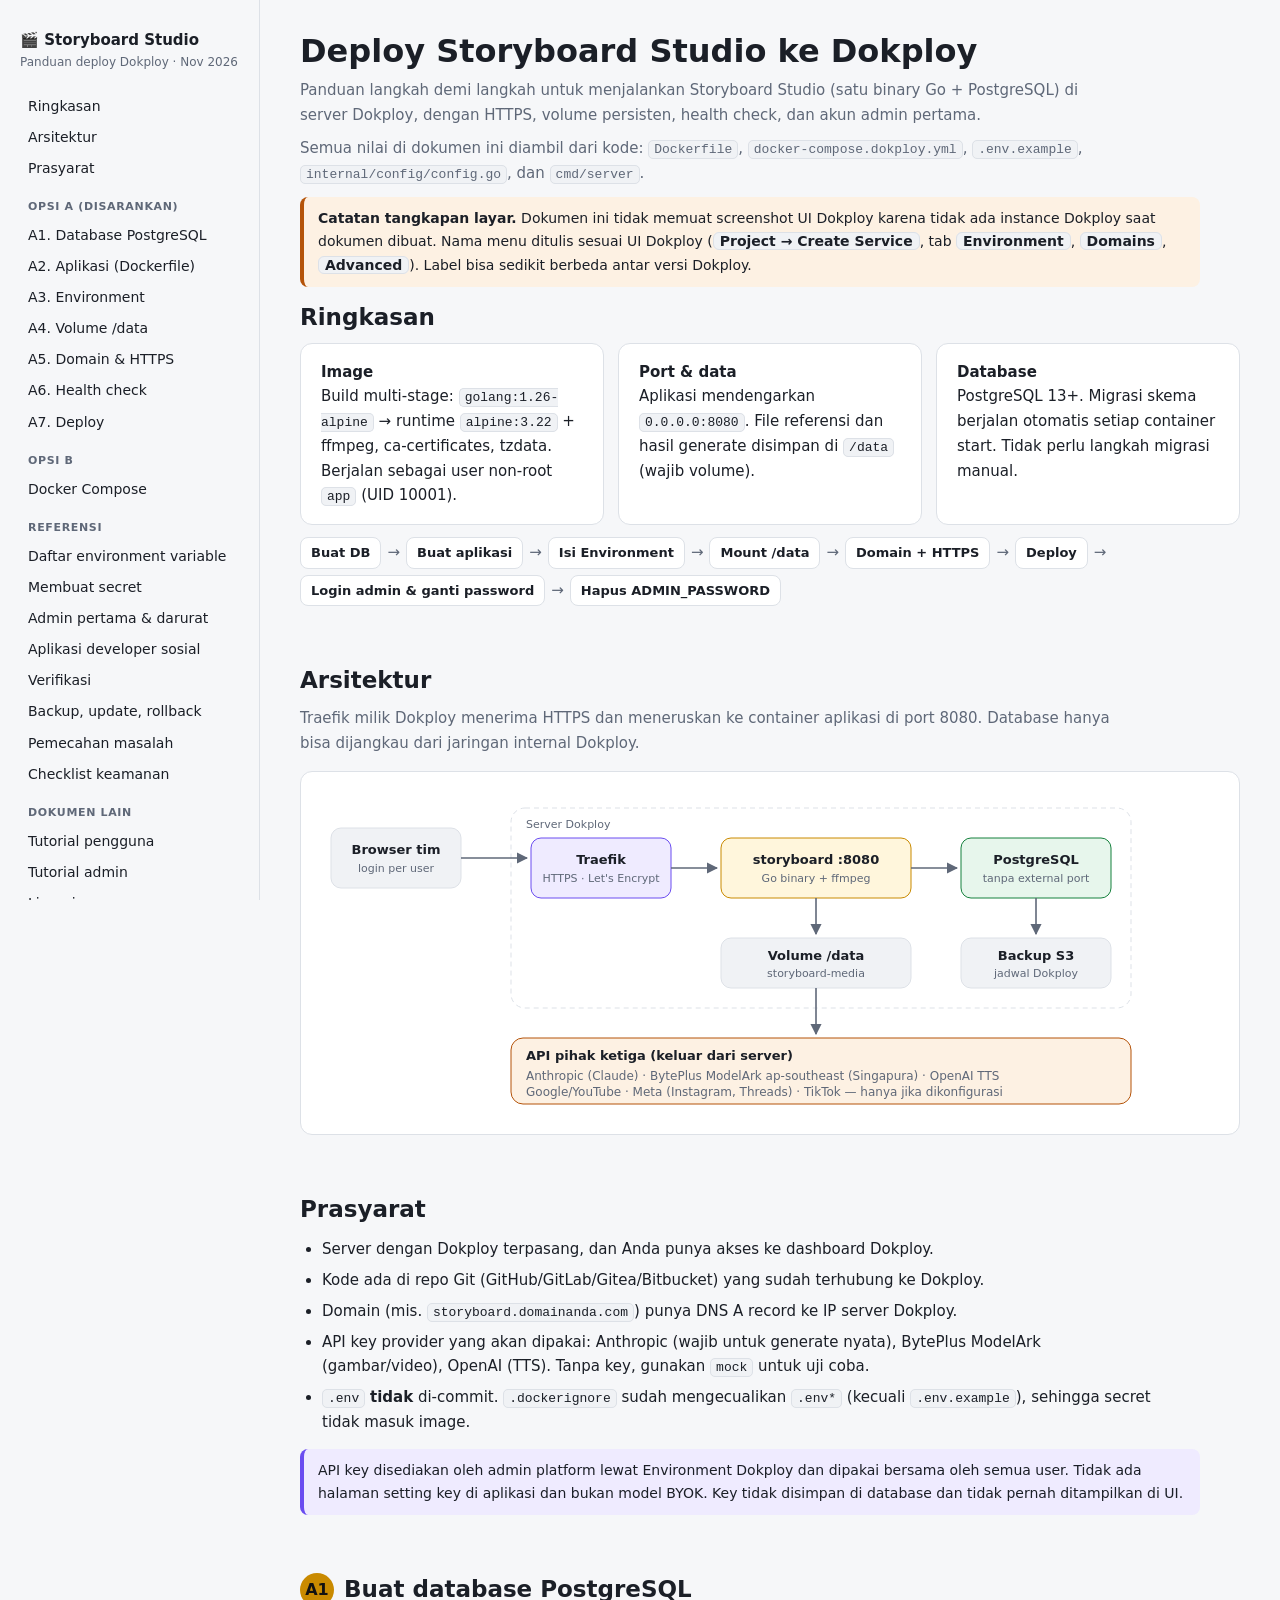
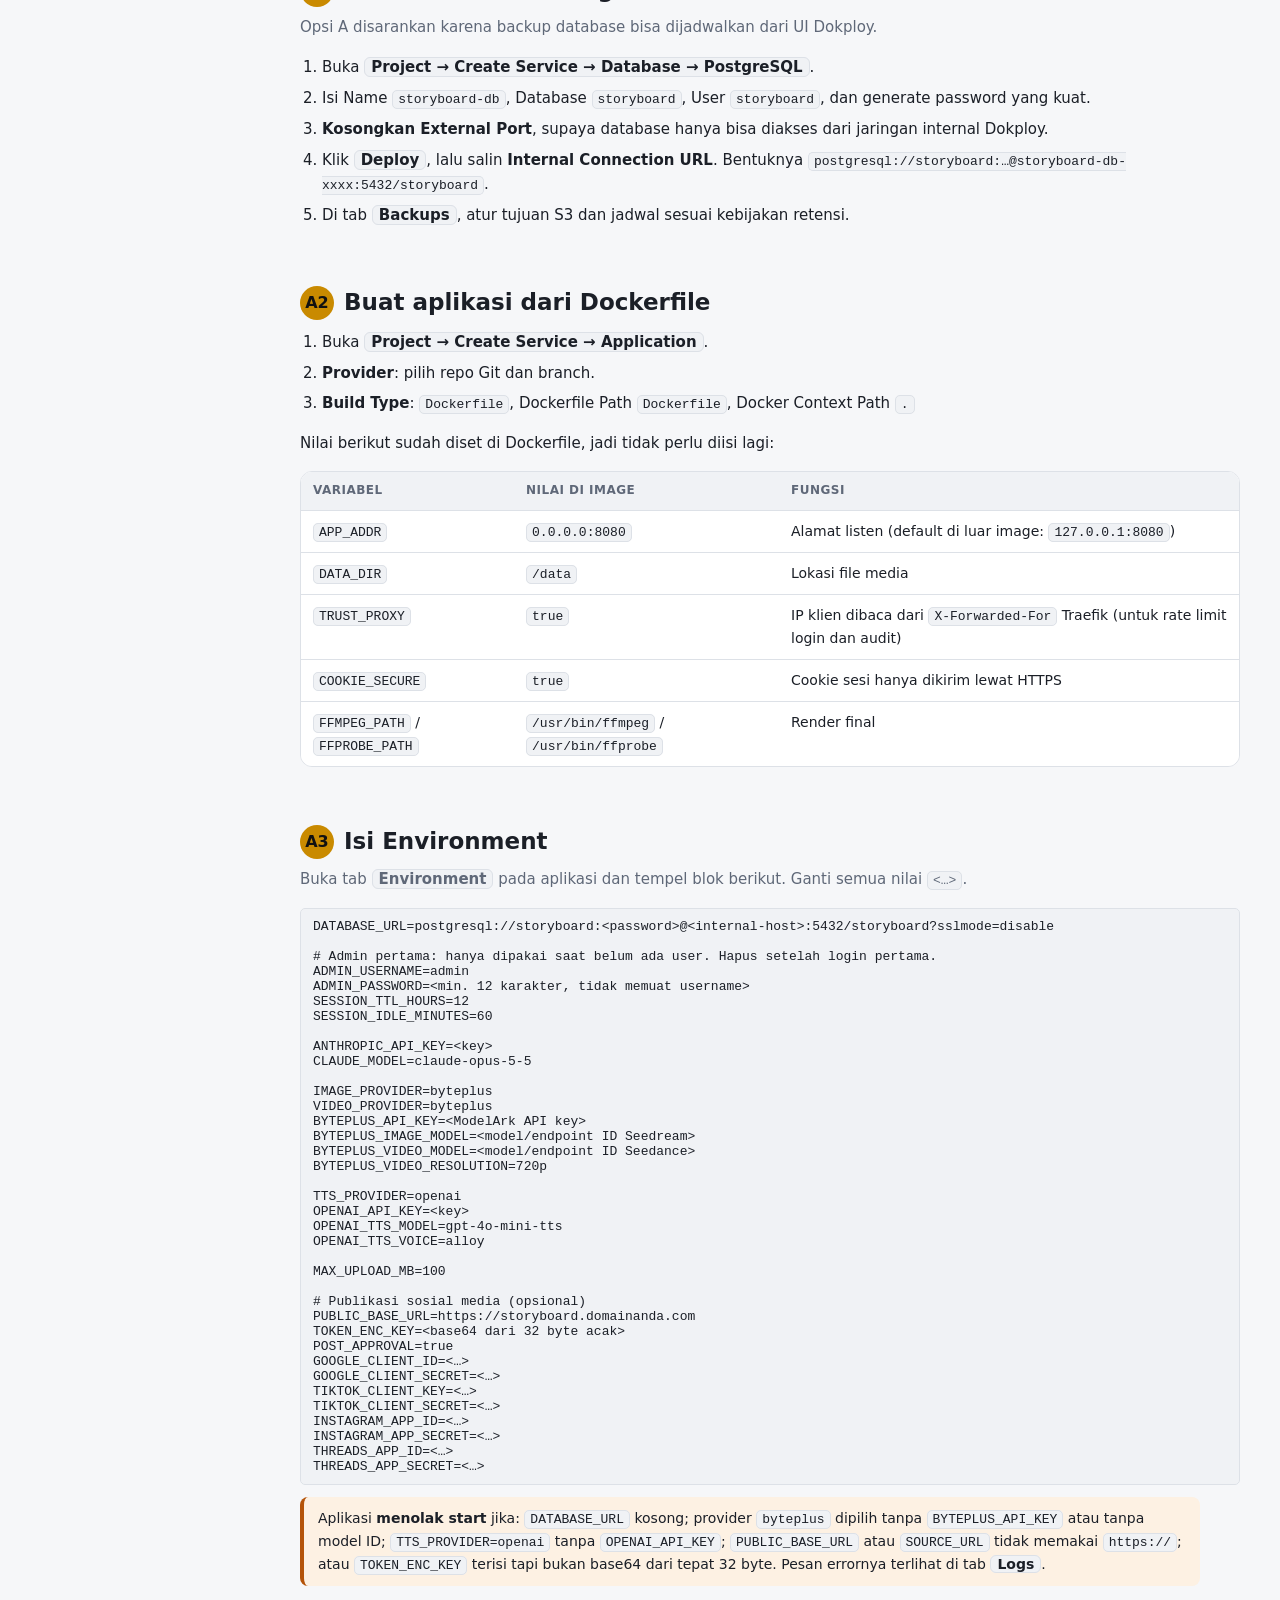
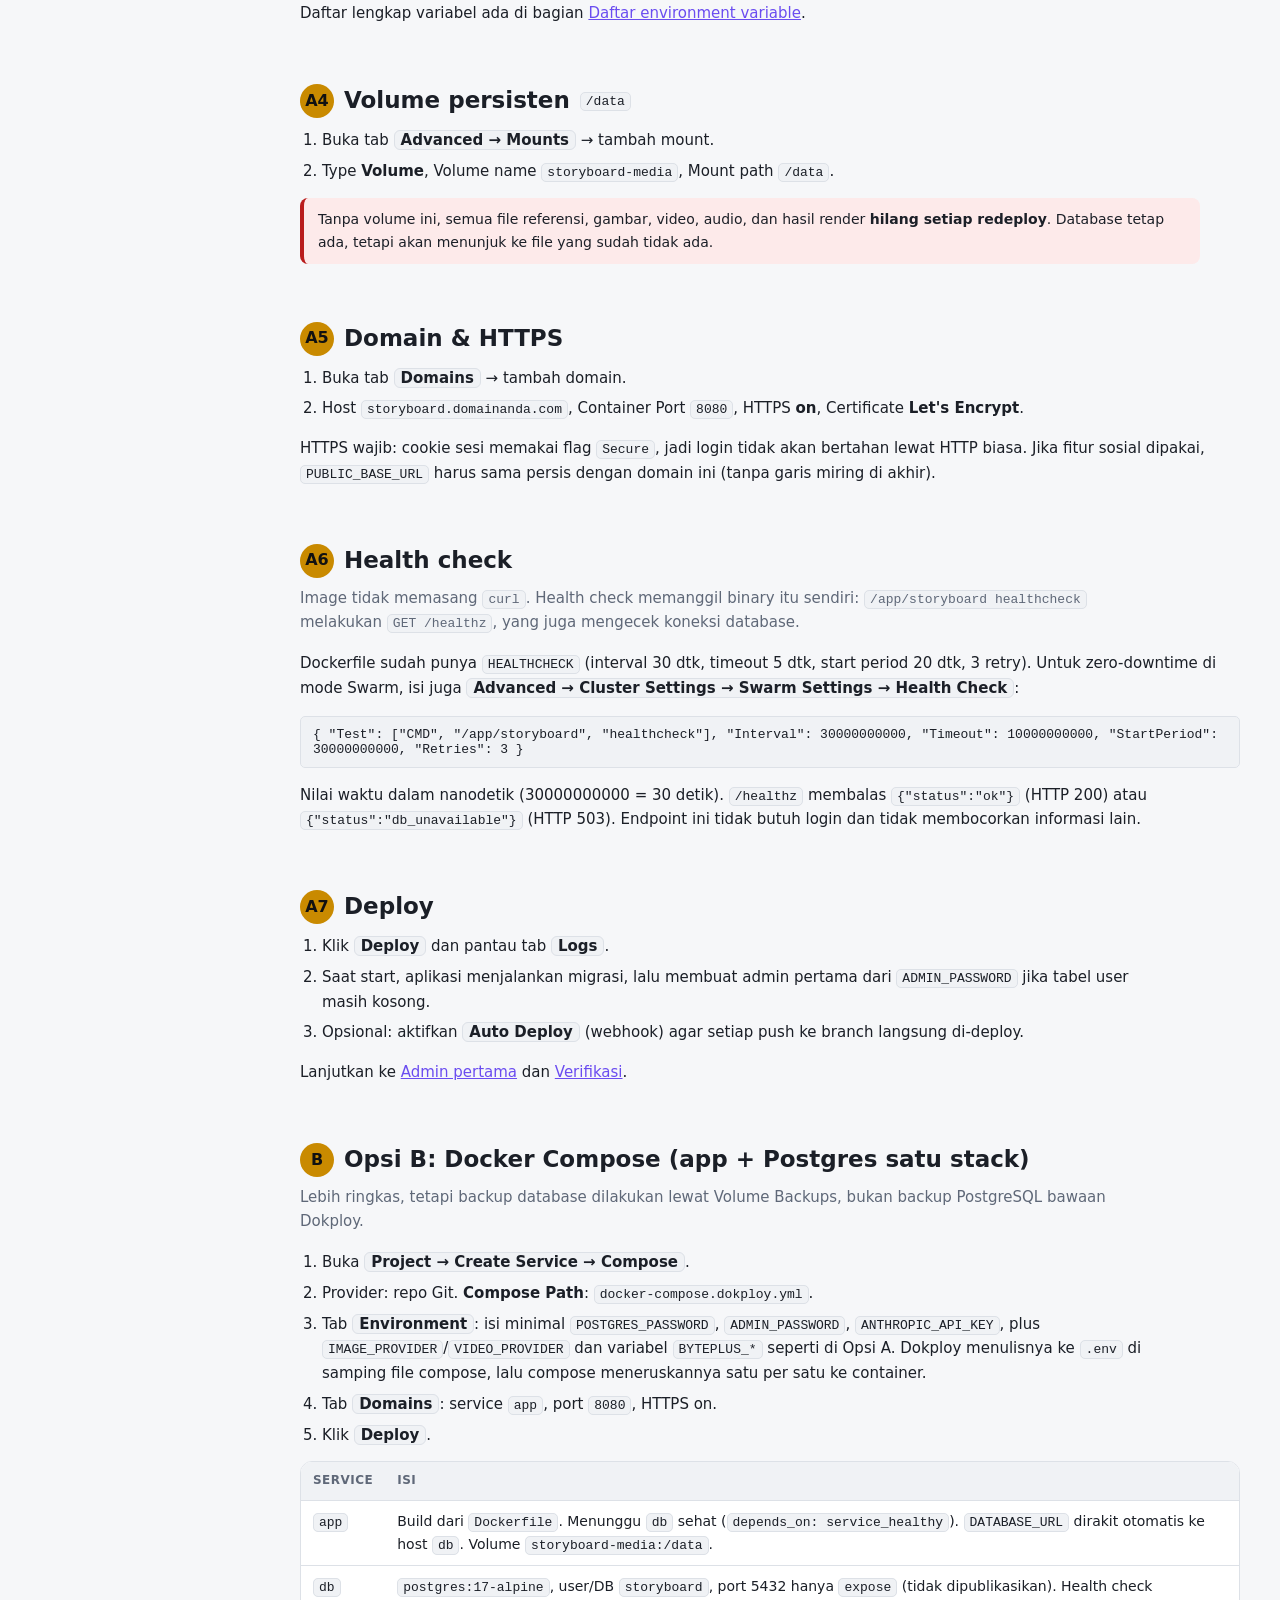
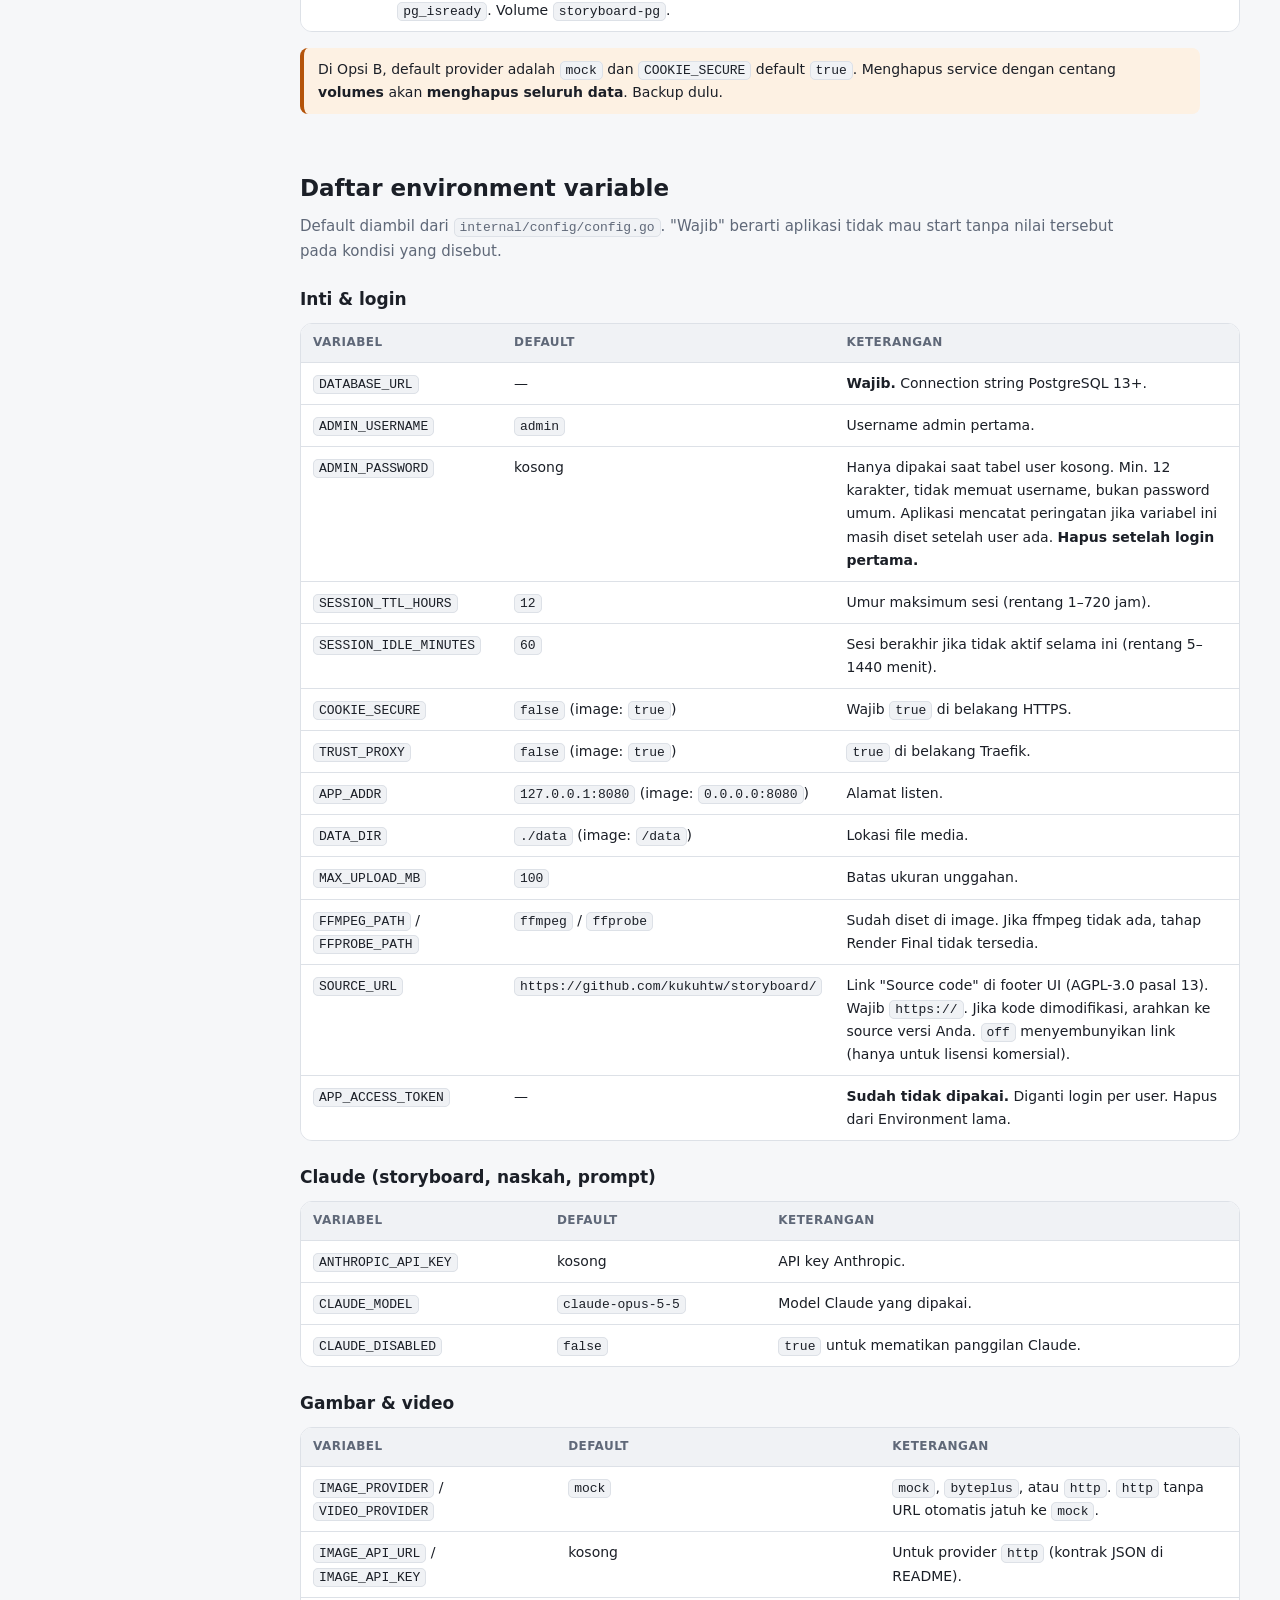
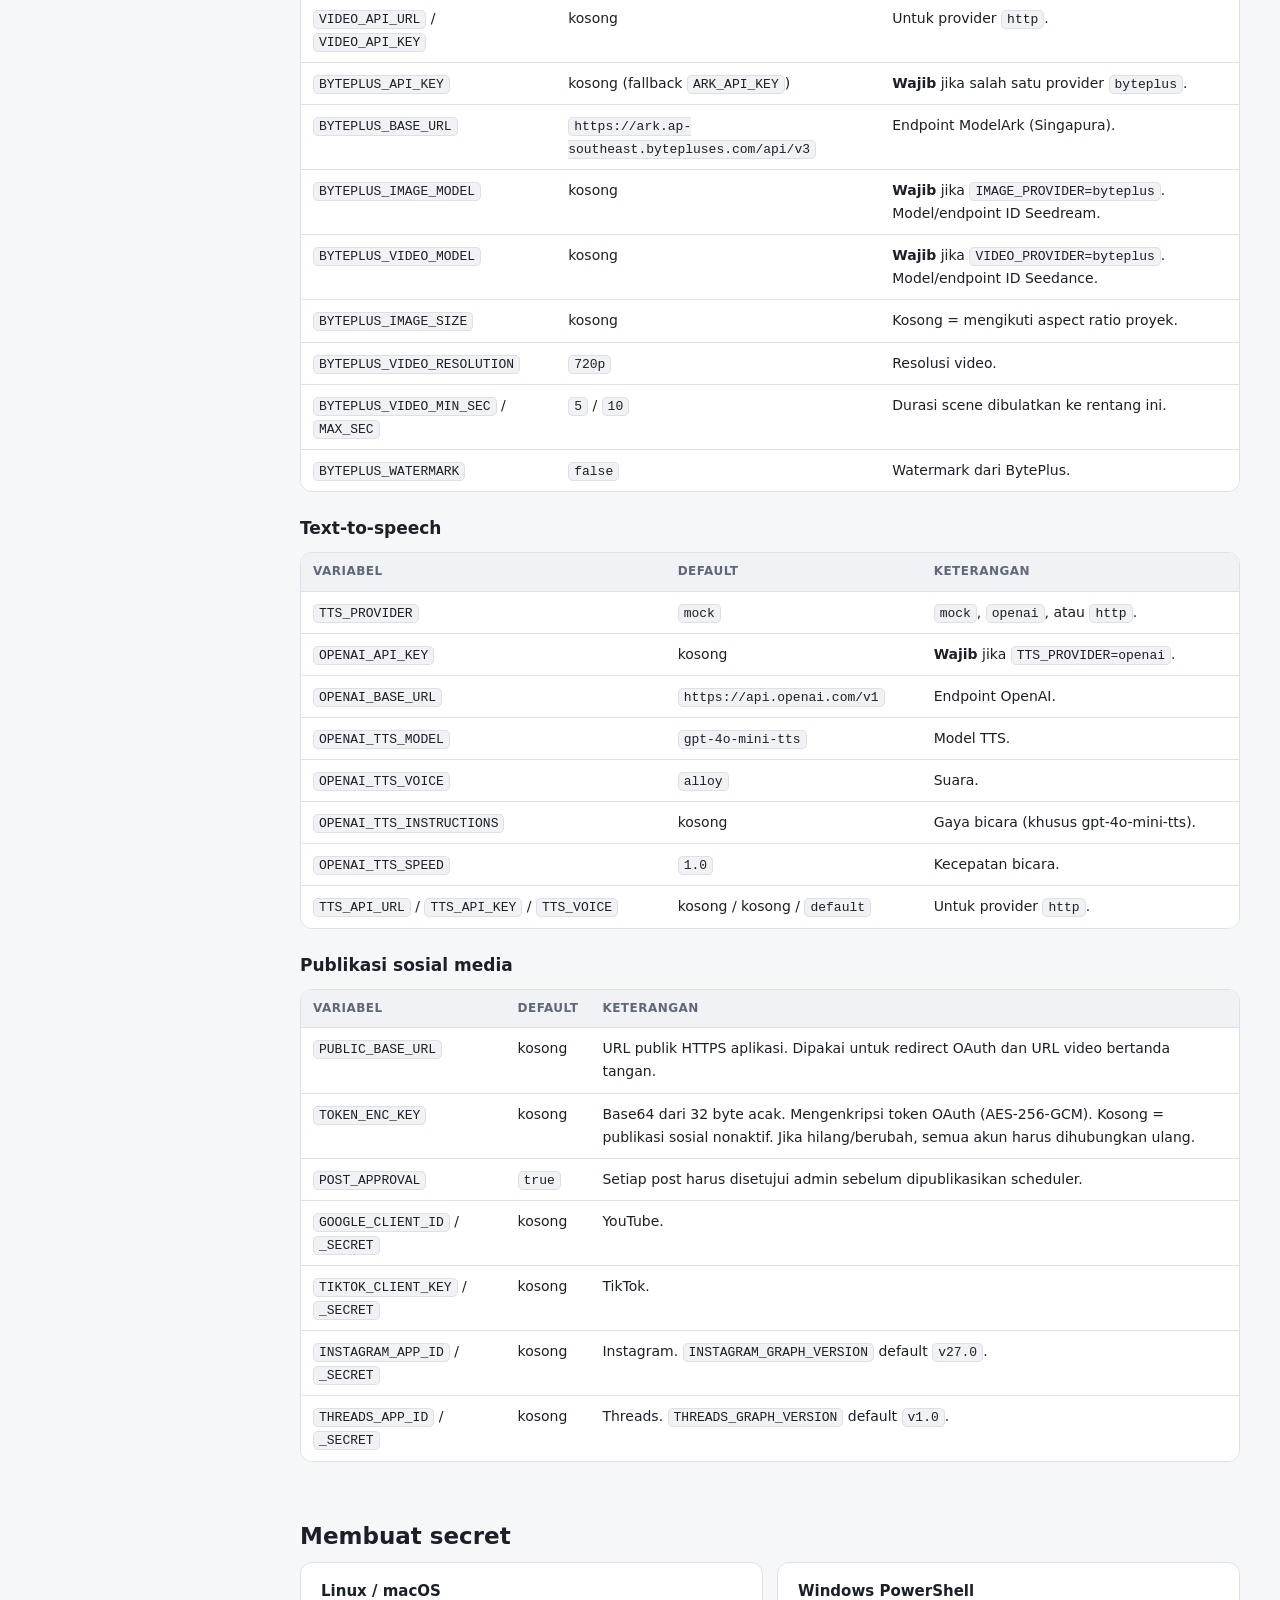
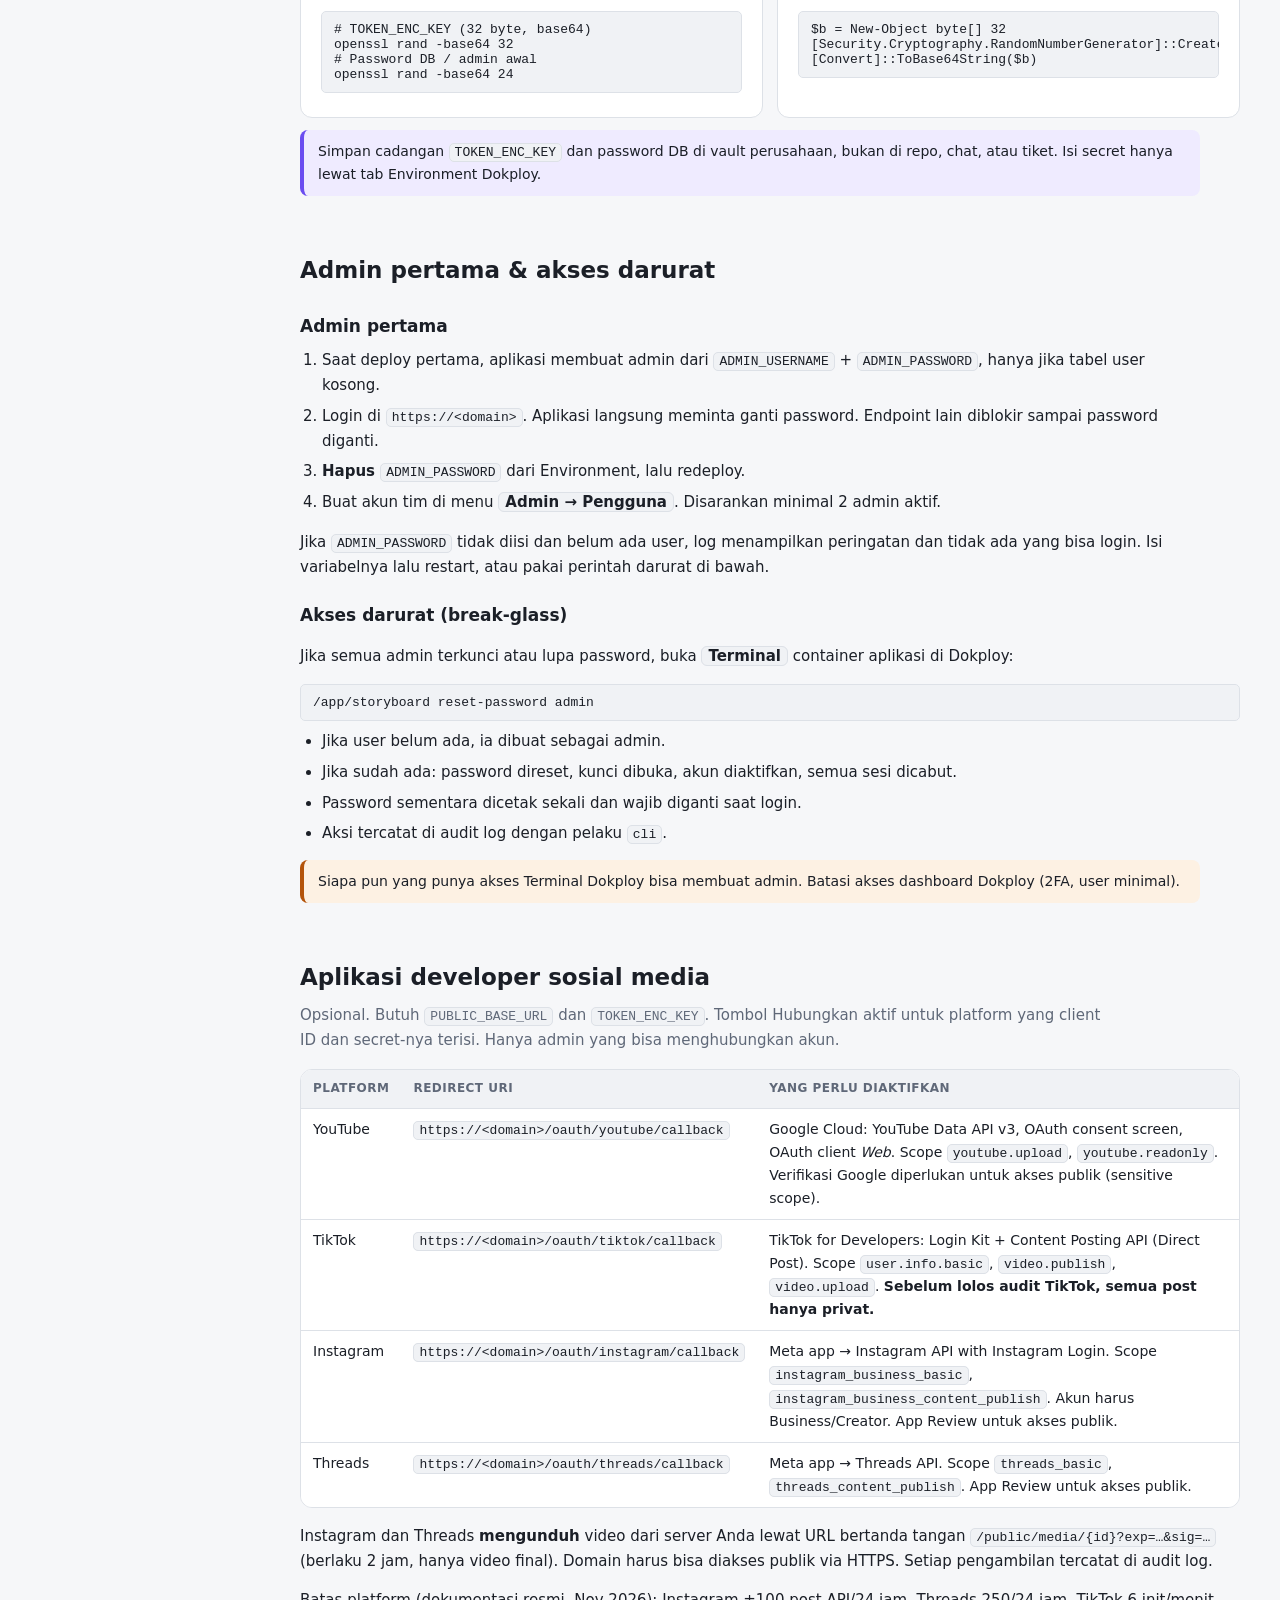
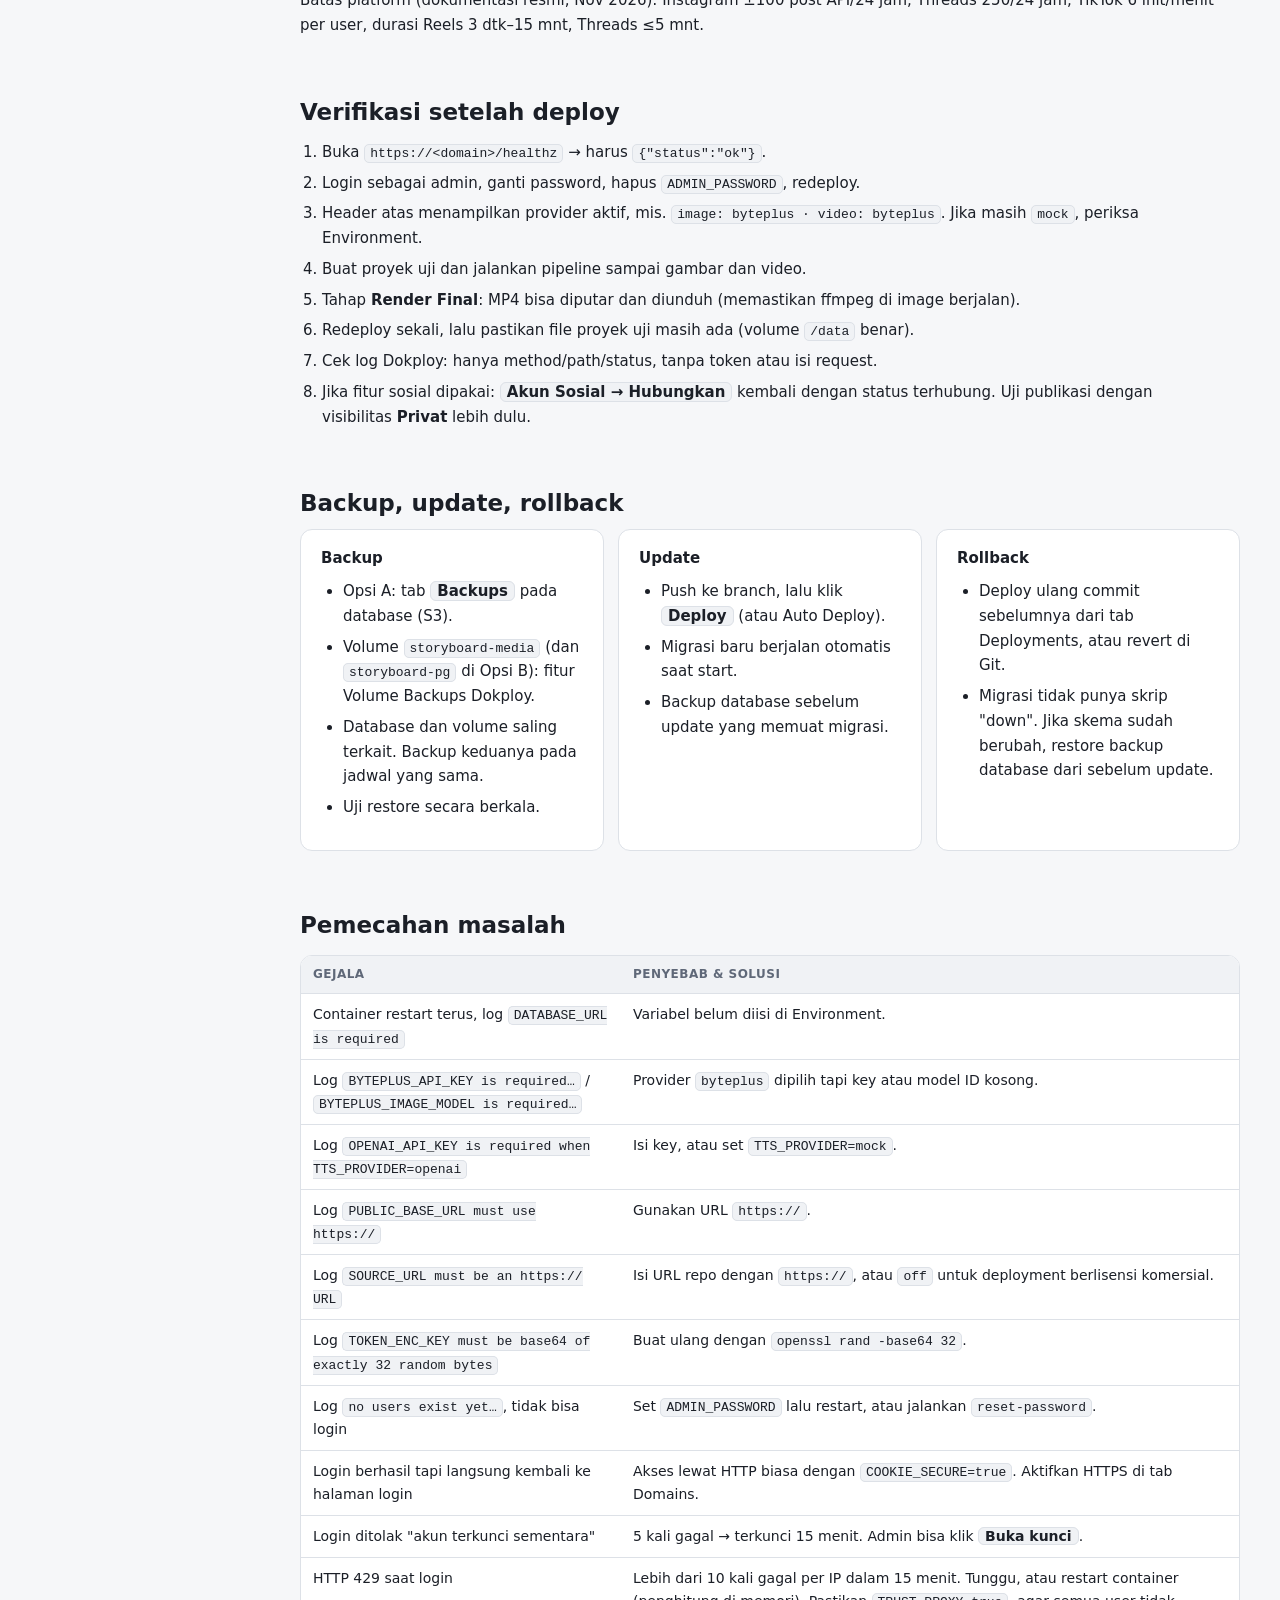
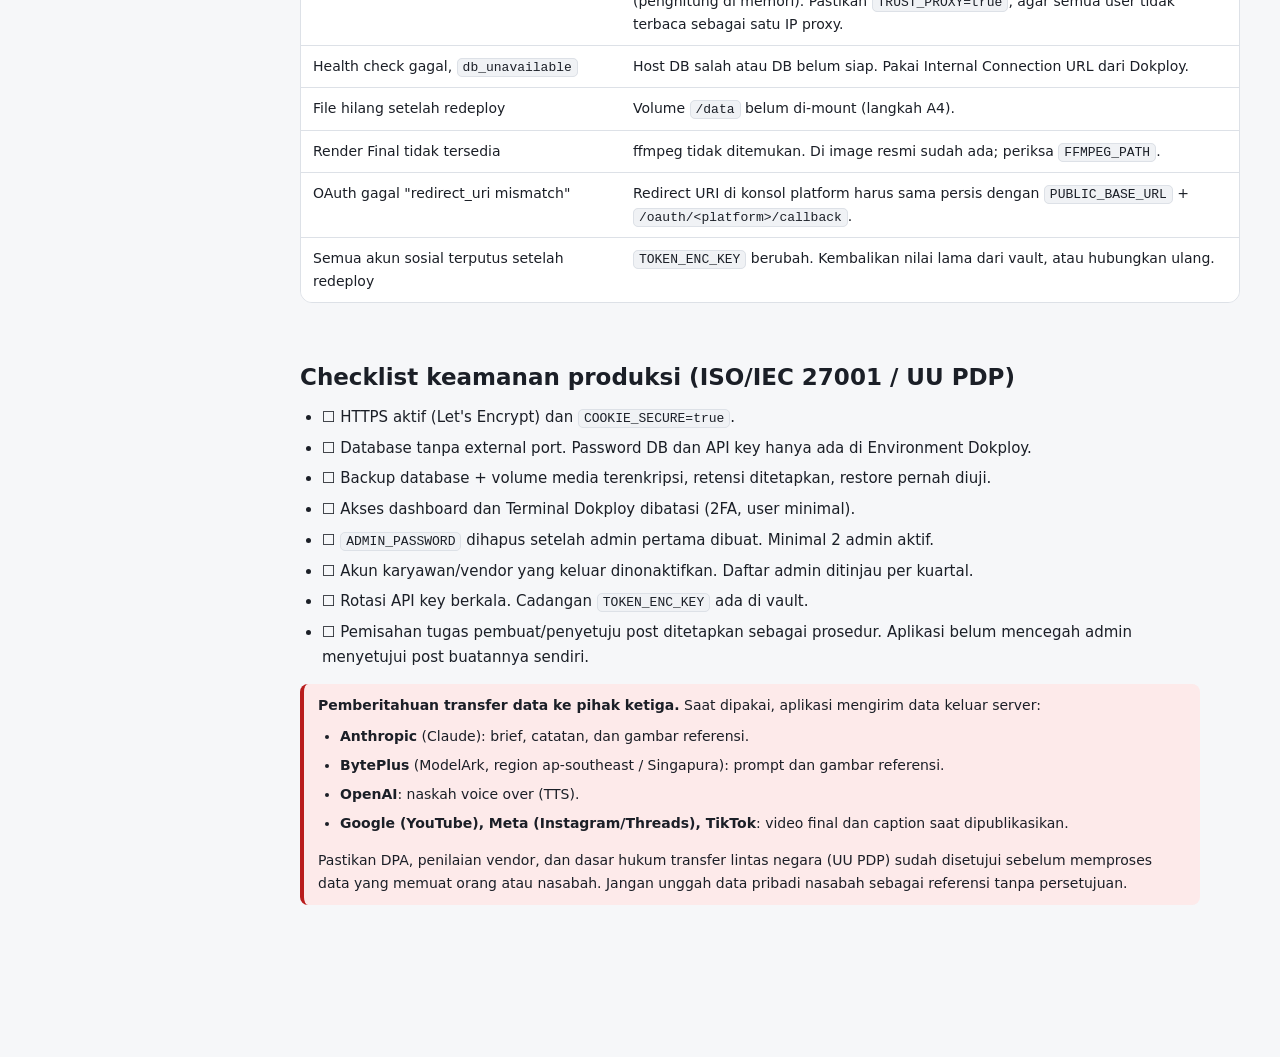
==== commit a24c8804: "feat: show AGPL source code link in UI footer Add a "Source code" link to the footer of every page, " ====
--- a/documentation/deploy-dokploy.html
+++ b/documentation/deploy-dokploy.html
@@ -265,7 +265,7 @@
 INSTAGRAM_APP_SECRET=&lt;…&gt;
 THREADS_APP_ID=&lt;…&gt;
 THREADS_APP_SECRET=&lt;…&gt;</code></pre>
-  <div class="callout warn">Aplikasi <b>menolak start</b> jika: <code>DATABASE_URL</code> kosong; provider <code>byteplus</code> dipilih tanpa <code>BYTEPLUS_API_KEY</code> atau tanpa model ID; <code>TTS_PROVIDER=openai</code> tanpa <code>OPENAI_API_KEY</code>; <code>PUBLIC_BASE_URL</code> tidak memakai <code>https://</code>; atau <code>TOKEN_ENC_KEY</code> terisi tapi bukan base64 dari tepat 32 byte. Pesan errornya terlihat di tab <span class="ui">Logs</span>.</div>
+  <div class="callout warn">Aplikasi <b>menolak start</b> jika: <code>DATABASE_URL</code> kosong; provider <code>byteplus</code> dipilih tanpa <code>BYTEPLUS_API_KEY</code> atau tanpa model ID; <code>TTS_PROVIDER=openai</code> tanpa <code>OPENAI_API_KEY</code>; <code>PUBLIC_BASE_URL</code> atau <code>SOURCE_URL</code> tidak memakai <code>https://</code>; atau <code>TOKEN_ENC_KEY</code> terisi tapi bukan base64 dari tepat 32 byte. Pesan errornya terlihat di tab <span class="ui">Logs</span>.</div>
   <p>Daftar lengkap variabel ada di bagian <a href="#env">Daftar environment variable</a>.</p>
 </section>
 
@@ -340,6 +340,7 @@
     <tr><td><code>DATA_DIR</code></td><td><code>./data</code> (image: <code>/data</code>)</td><td>Lokasi file media.</td></tr>
     <tr><td><code>MAX_UPLOAD_MB</code></td><td><code>100</code></td><td>Batas ukuran unggahan.</td></tr>
     <tr><td><code>FFMPEG_PATH</code> / <code>FFPROBE_PATH</code></td><td><code>ffmpeg</code> / <code>ffprobe</code></td><td>Sudah diset di image. Jika ffmpeg tidak ada, tahap Render Final tidak tersedia.</td></tr>
+    <tr><td><code>SOURCE_URL</code></td><td><code>https://github.com/kukuhtw/storyboard/</code></td><td>Link "Source code" di footer UI (AGPL-3.0 pasal 13). Wajib <code>https://</code>. Jika kode dimodifikasi, arahkan ke source versi Anda. <code>off</code> menyembunyikan link (hanya untuk lisensi komersial).</td></tr>
     <tr><td><code>APP_ACCESS_TOKEN</code></td><td>—</td><td><b>Sudah tidak dipakai.</b> Diganti login per user. Hapus dari Environment lama.</td></tr>
   </table></div>
   <h3>Claude (storyboard, naskah, prompt)</h3>
@@ -481,6 +482,7 @@
     <tr><td>Log <code>BYTEPLUS_API_KEY is required…</code> / <code>BYTEPLUS_IMAGE_MODEL is required…</code></td><td>Provider <code>byteplus</code> dipilih tapi key atau model ID kosong.</td></tr>
     <tr><td>Log <code>OPENAI_API_KEY is required when TTS_PROVIDER=openai</code></td><td>Isi key, atau set <code>TTS_PROVIDER=mock</code>.</td></tr>
     <tr><td>Log <code>PUBLIC_BASE_URL must use https://</code></td><td>Gunakan URL <code>https://</code>.</td></tr>
+    <tr><td>Log <code>SOURCE_URL must be an https:// URL</code></td><td>Isi URL repo dengan <code>https://</code>, atau <code>off</code> untuk deployment berlisensi komersial.</td></tr>
     <tr><td>Log <code>TOKEN_ENC_KEY must be base64 of exactly 32 random bytes</code></td><td>Buat ulang dengan <code>openssl rand -base64 32</code>.</td></tr>
     <tr><td>Log <code>no users exist yet…</code>, tidak bisa login</td><td>Set <code>ADMIN_PASSWORD</code> lalu restart, atau jalankan <code>reset-password</code>.</td></tr>
     <tr><td>Login berhasil tapi langsung kembali ke halaman login</td><td>Akses lewat HTTP biasa dengan <code>COOKIE_SECURE=true</code>. Aktifkan HTTPS di tab Domains.</td></tr>
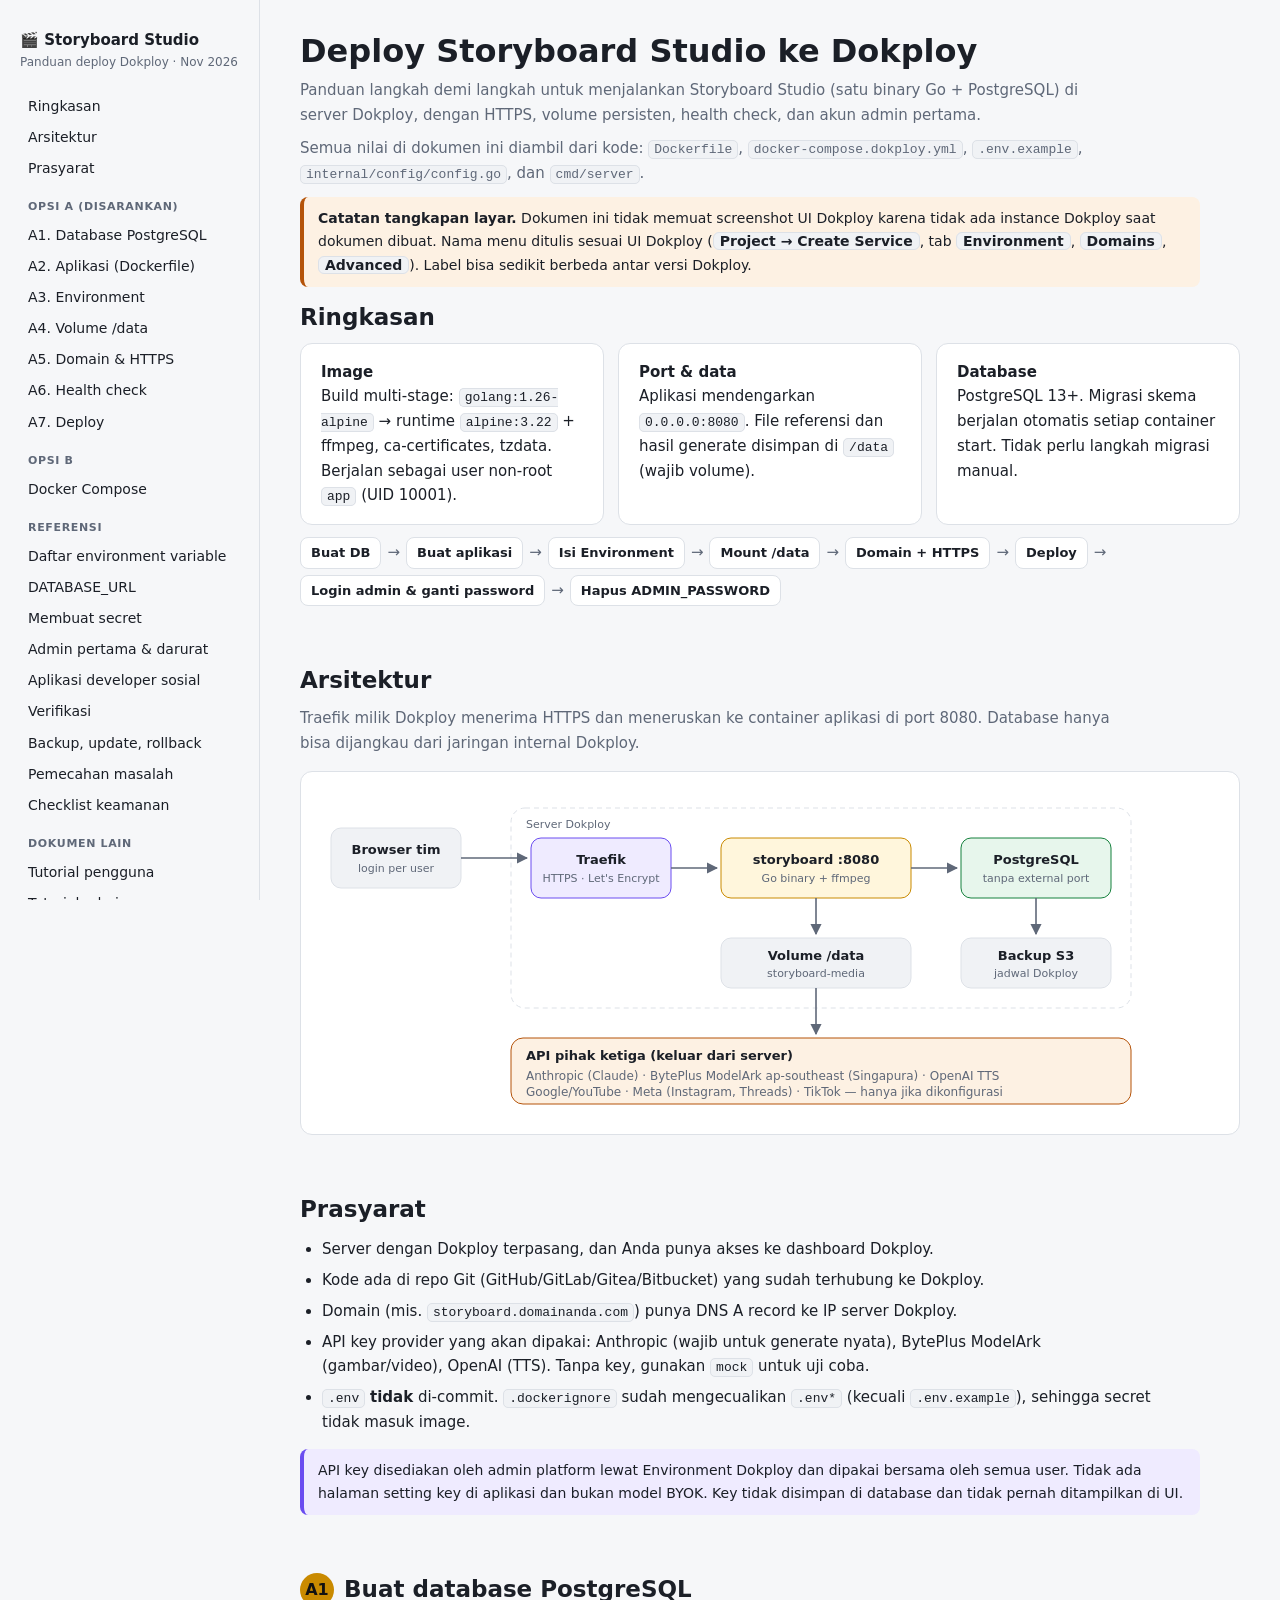
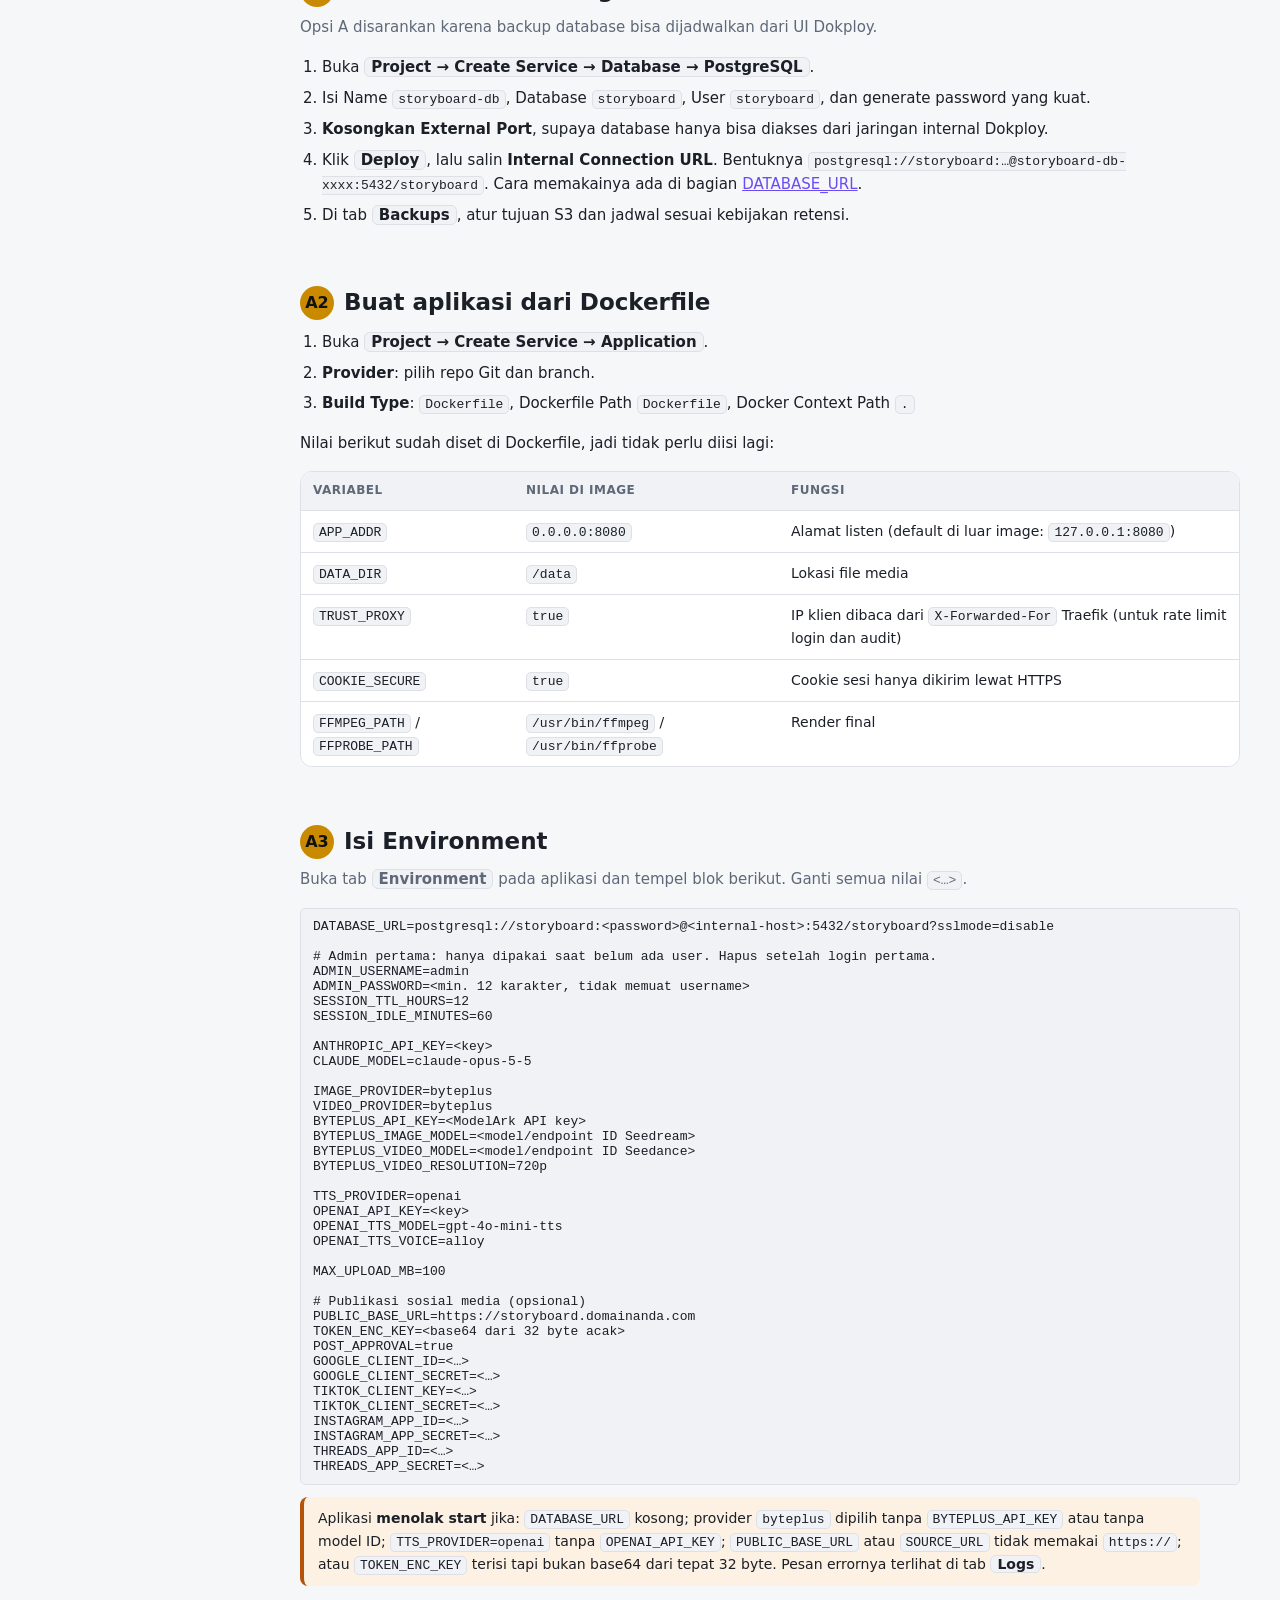
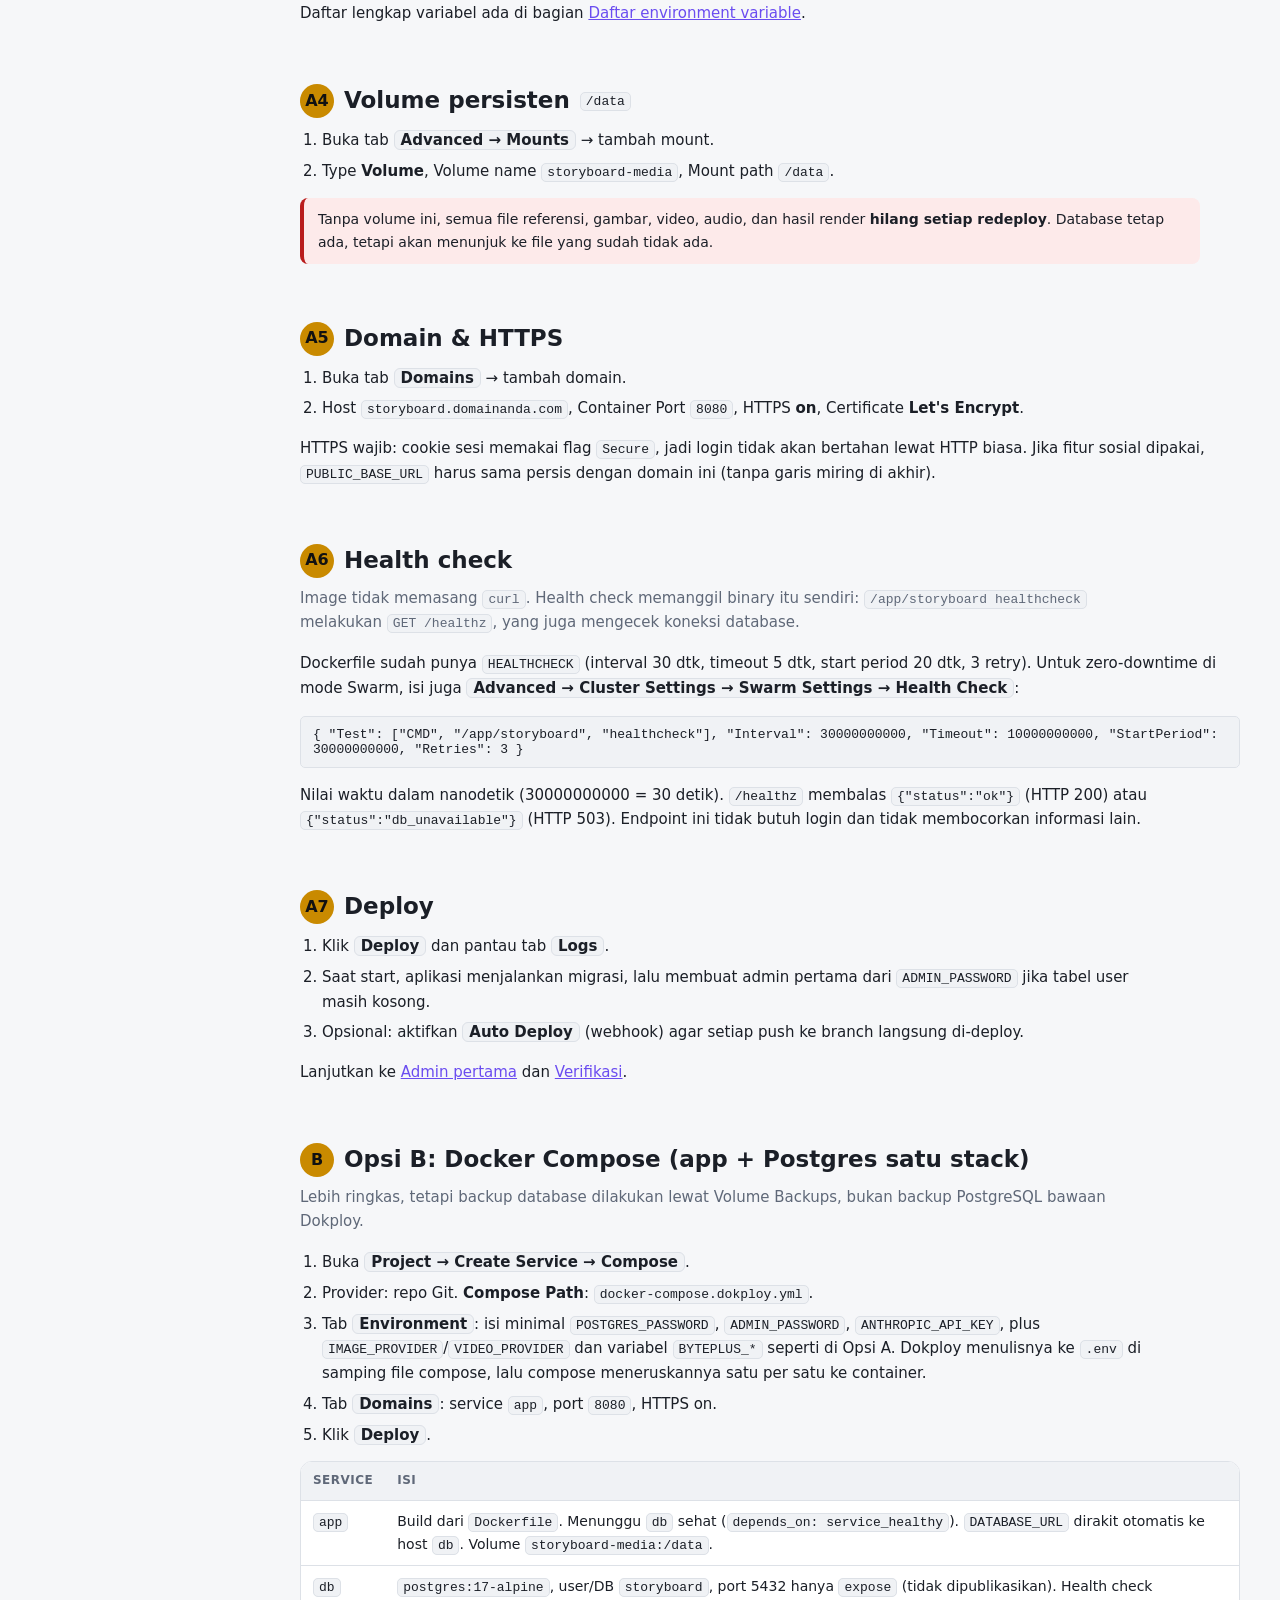
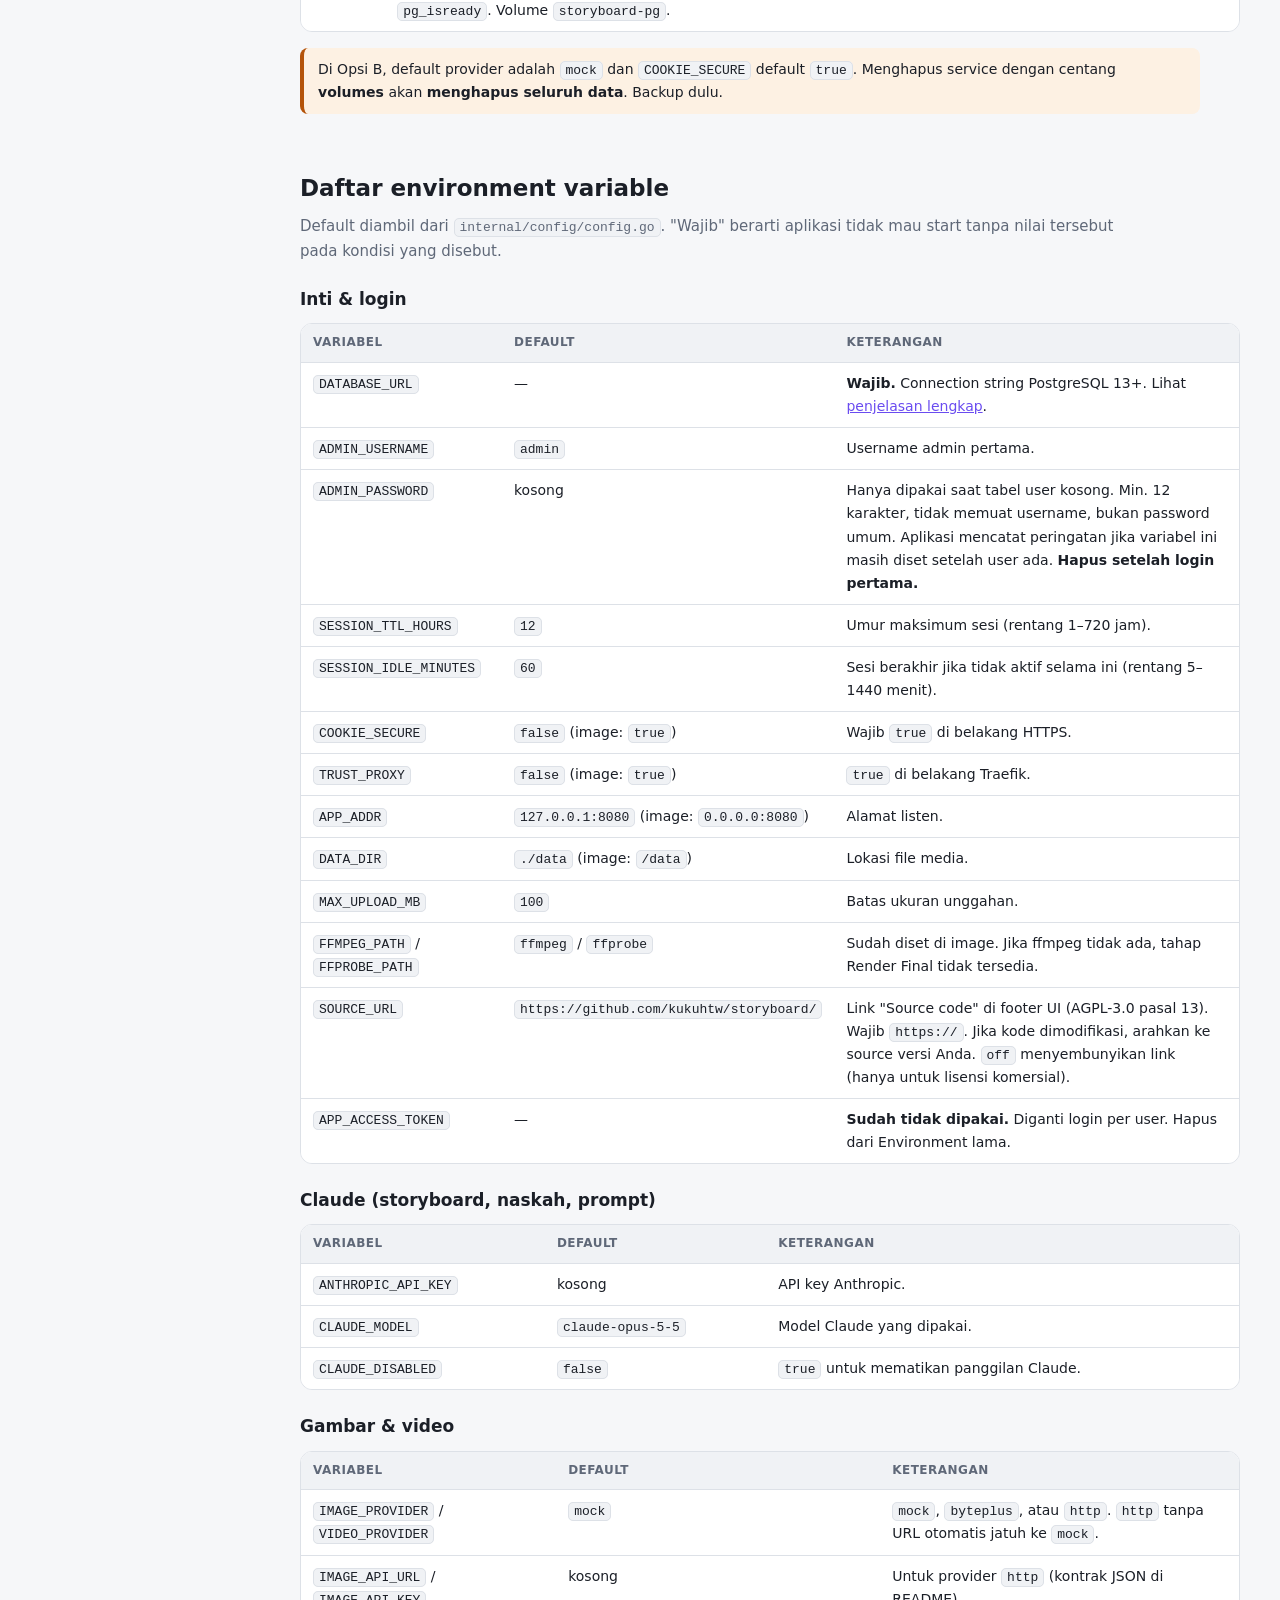
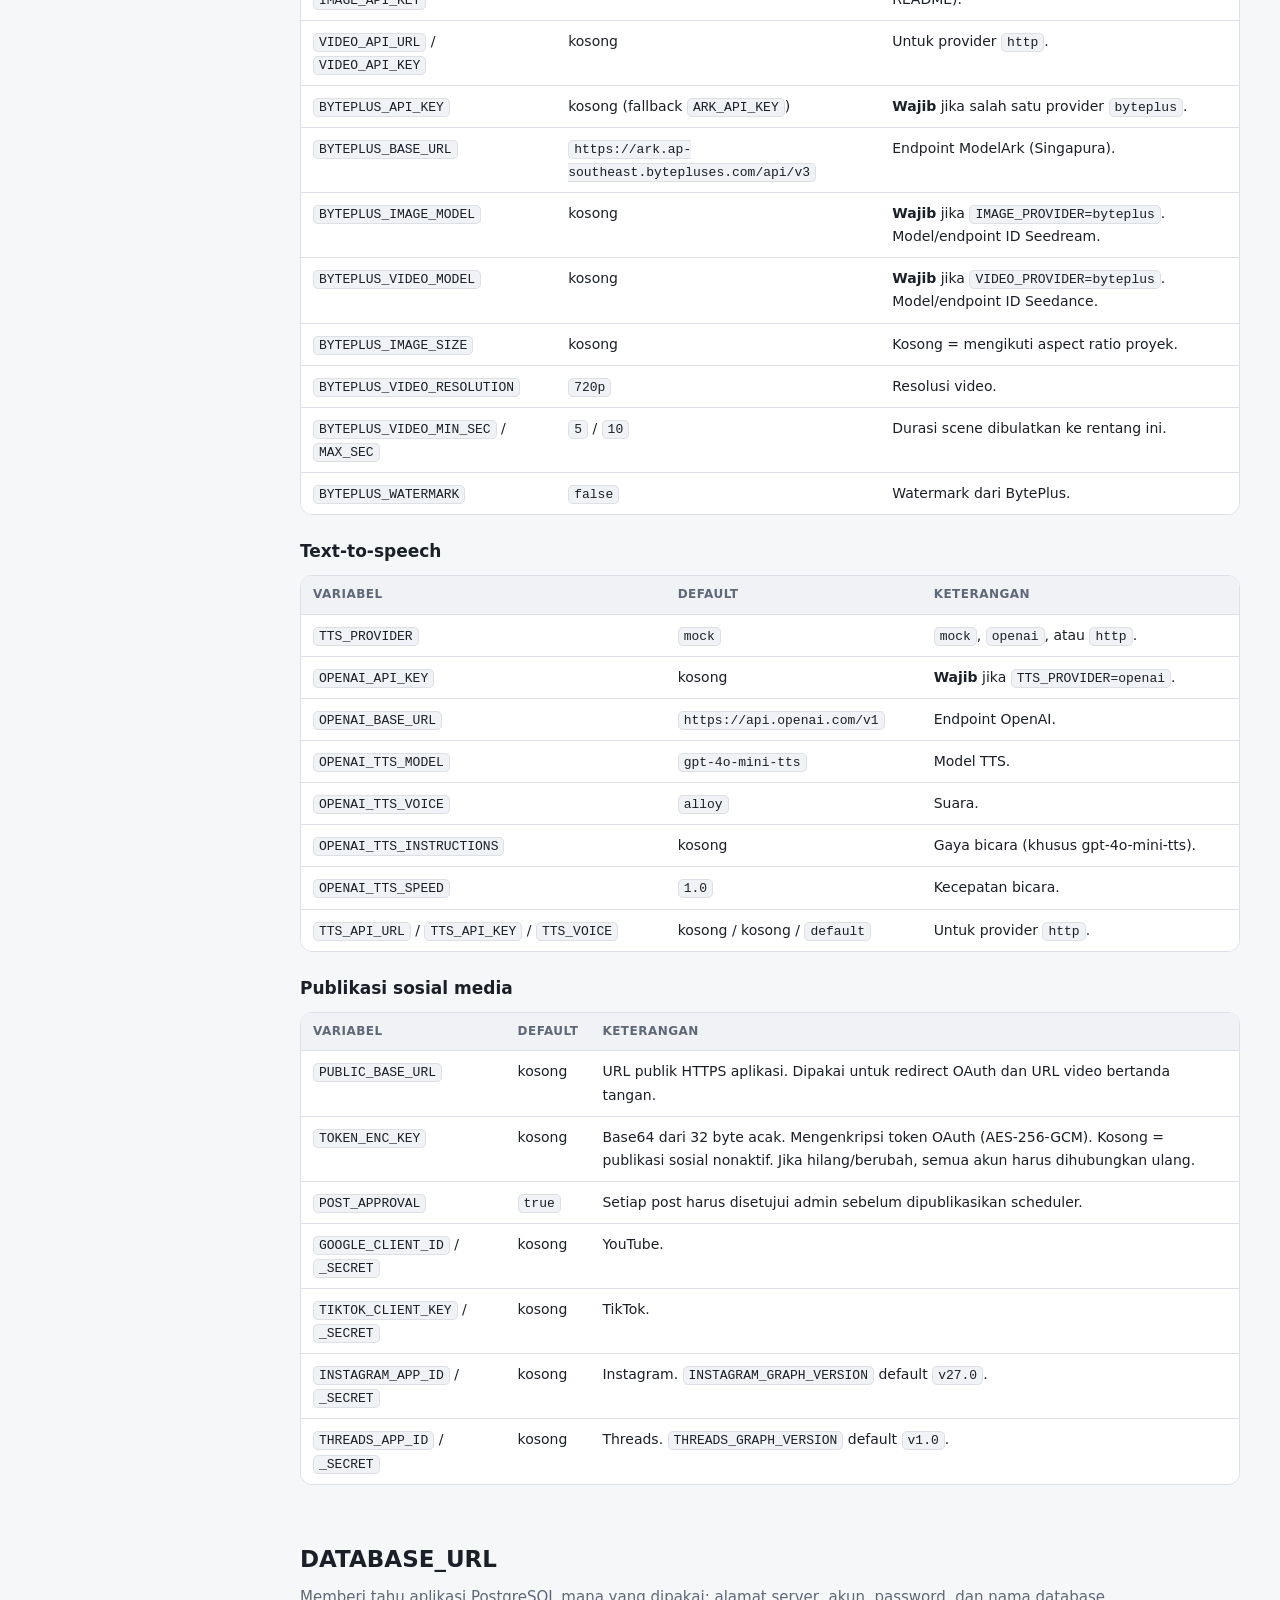
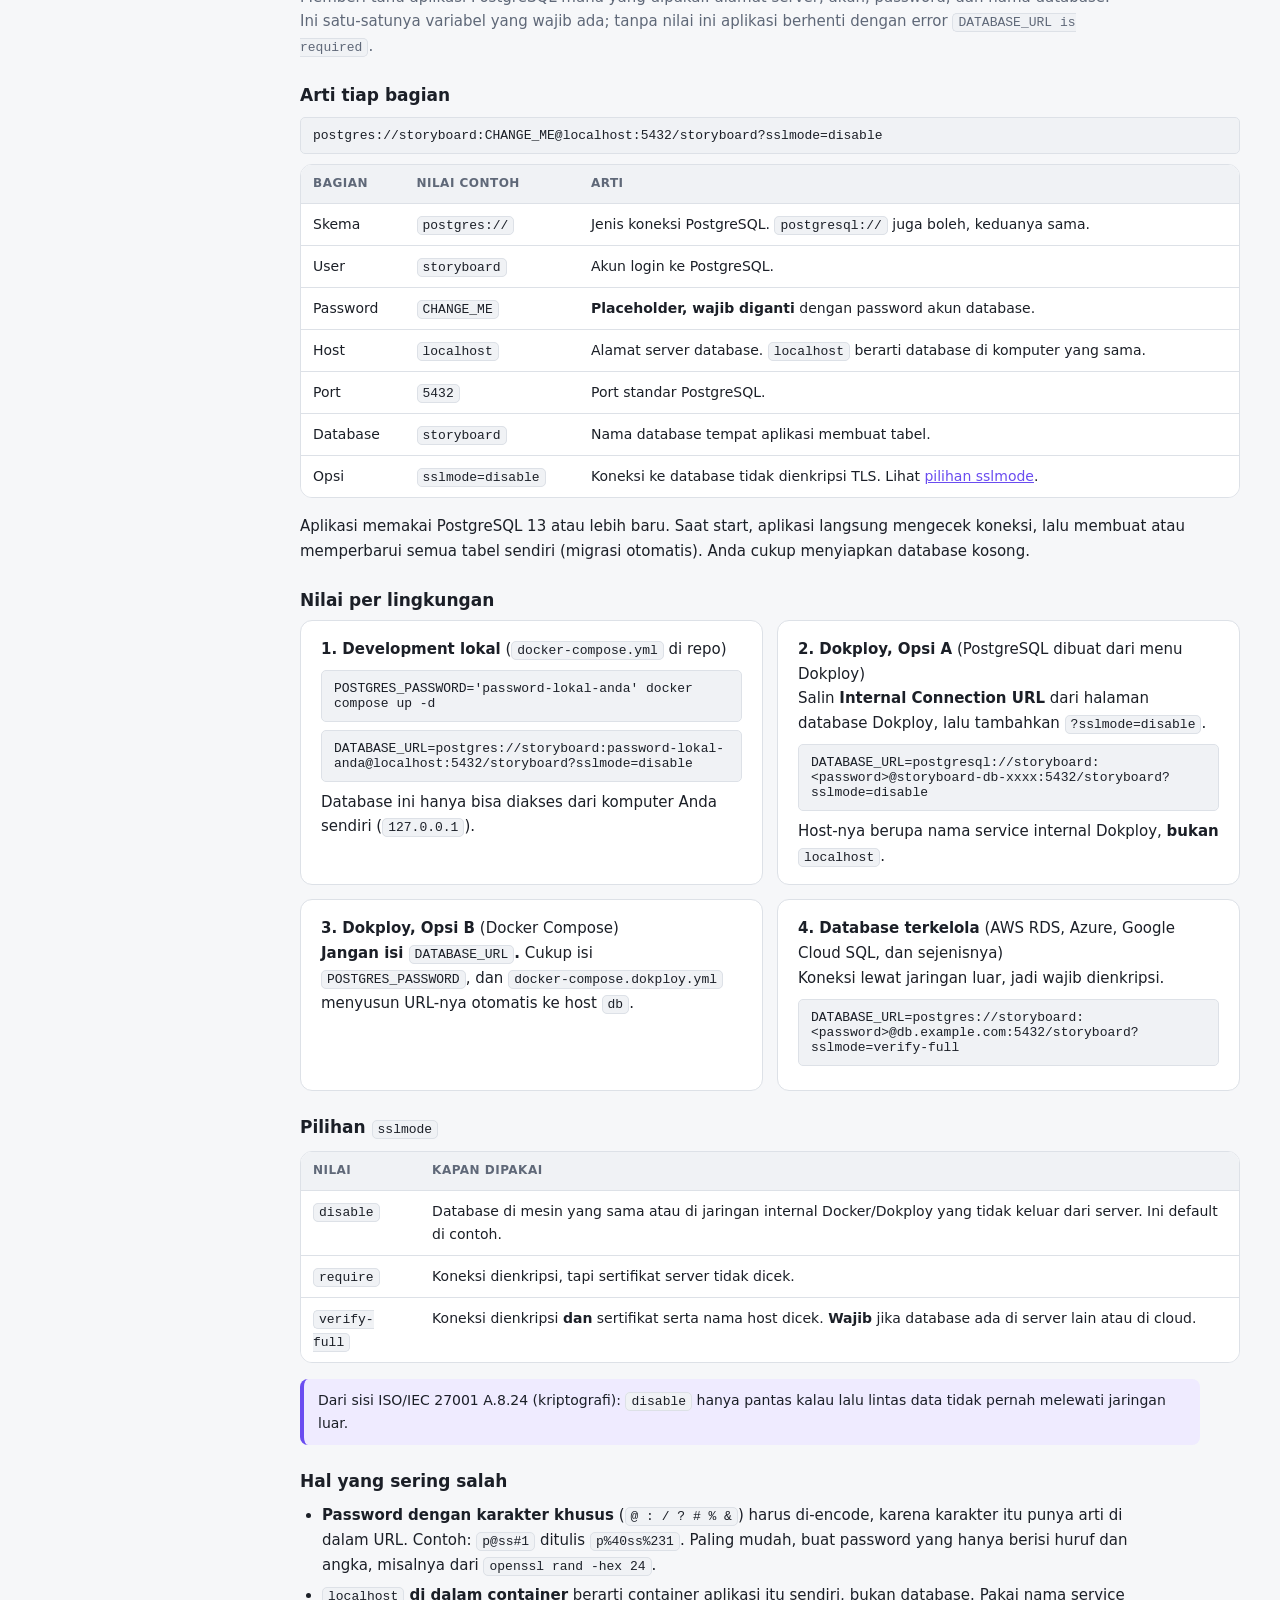
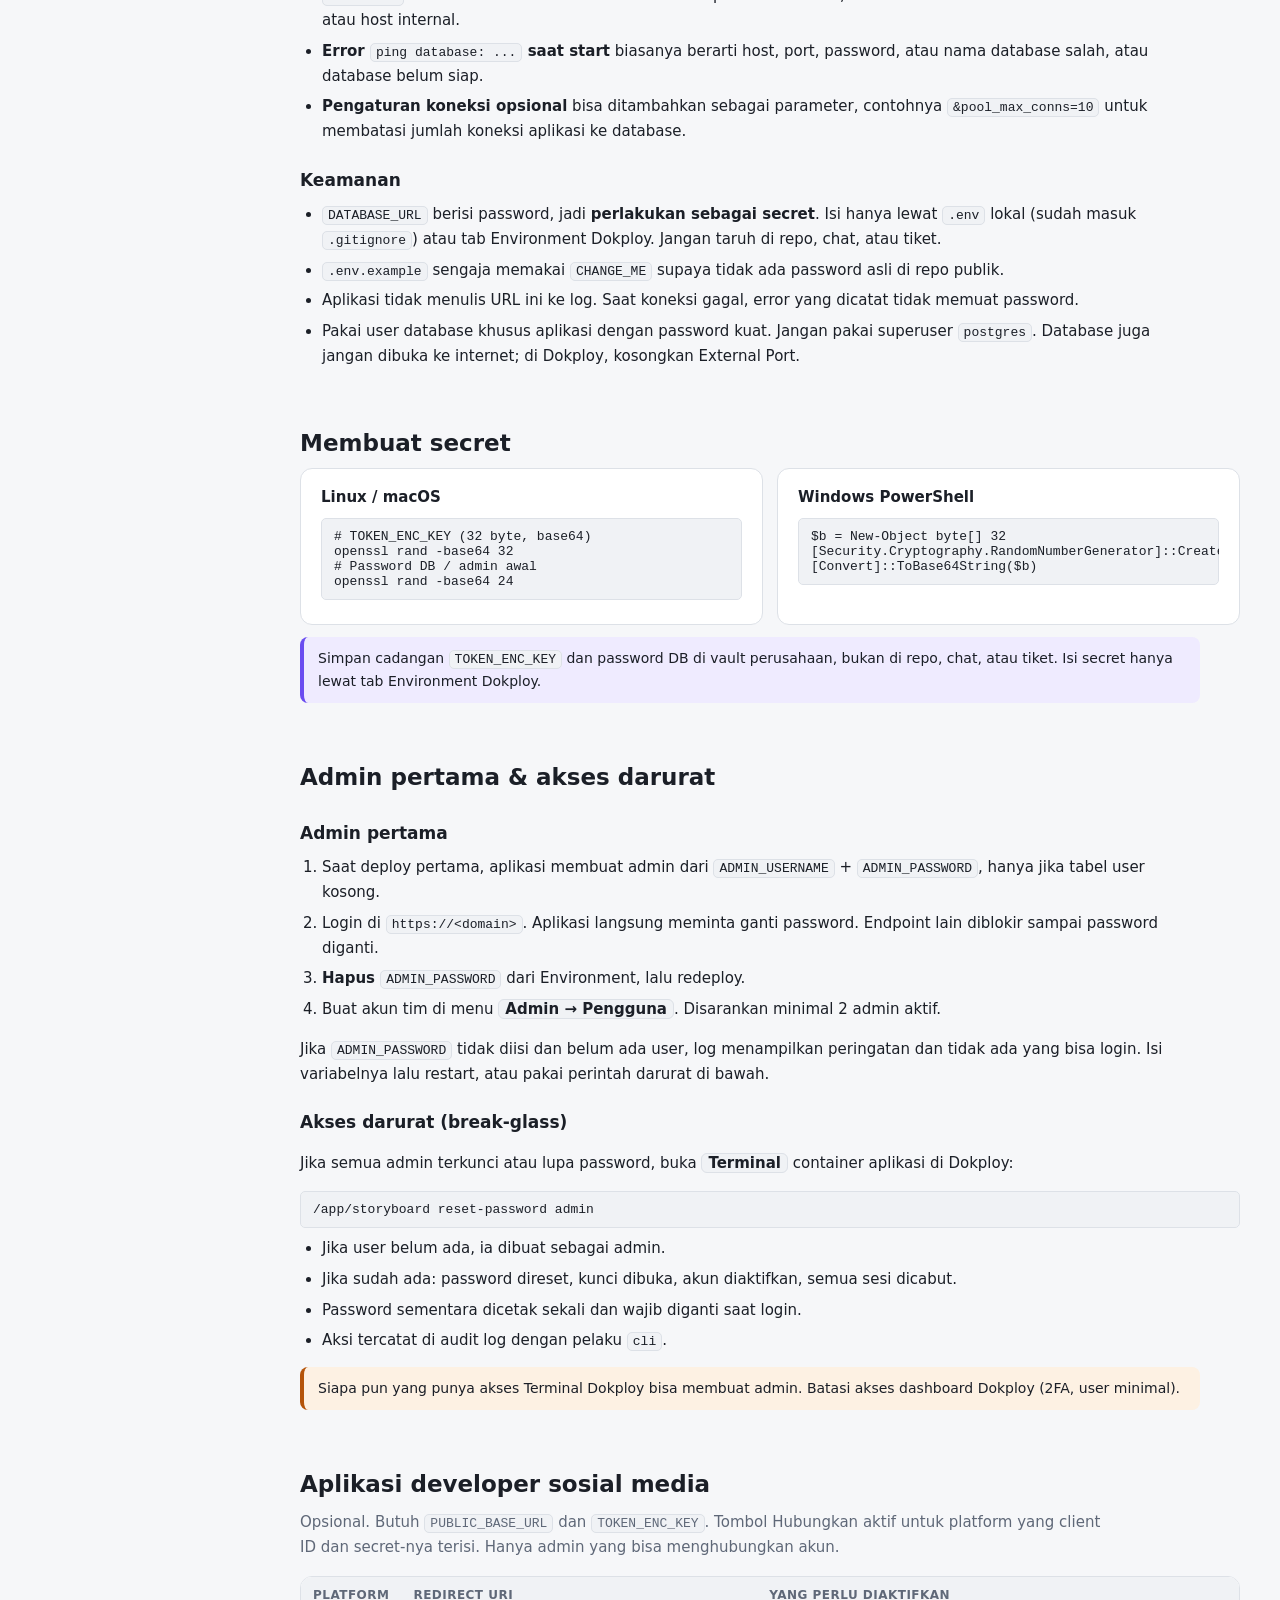
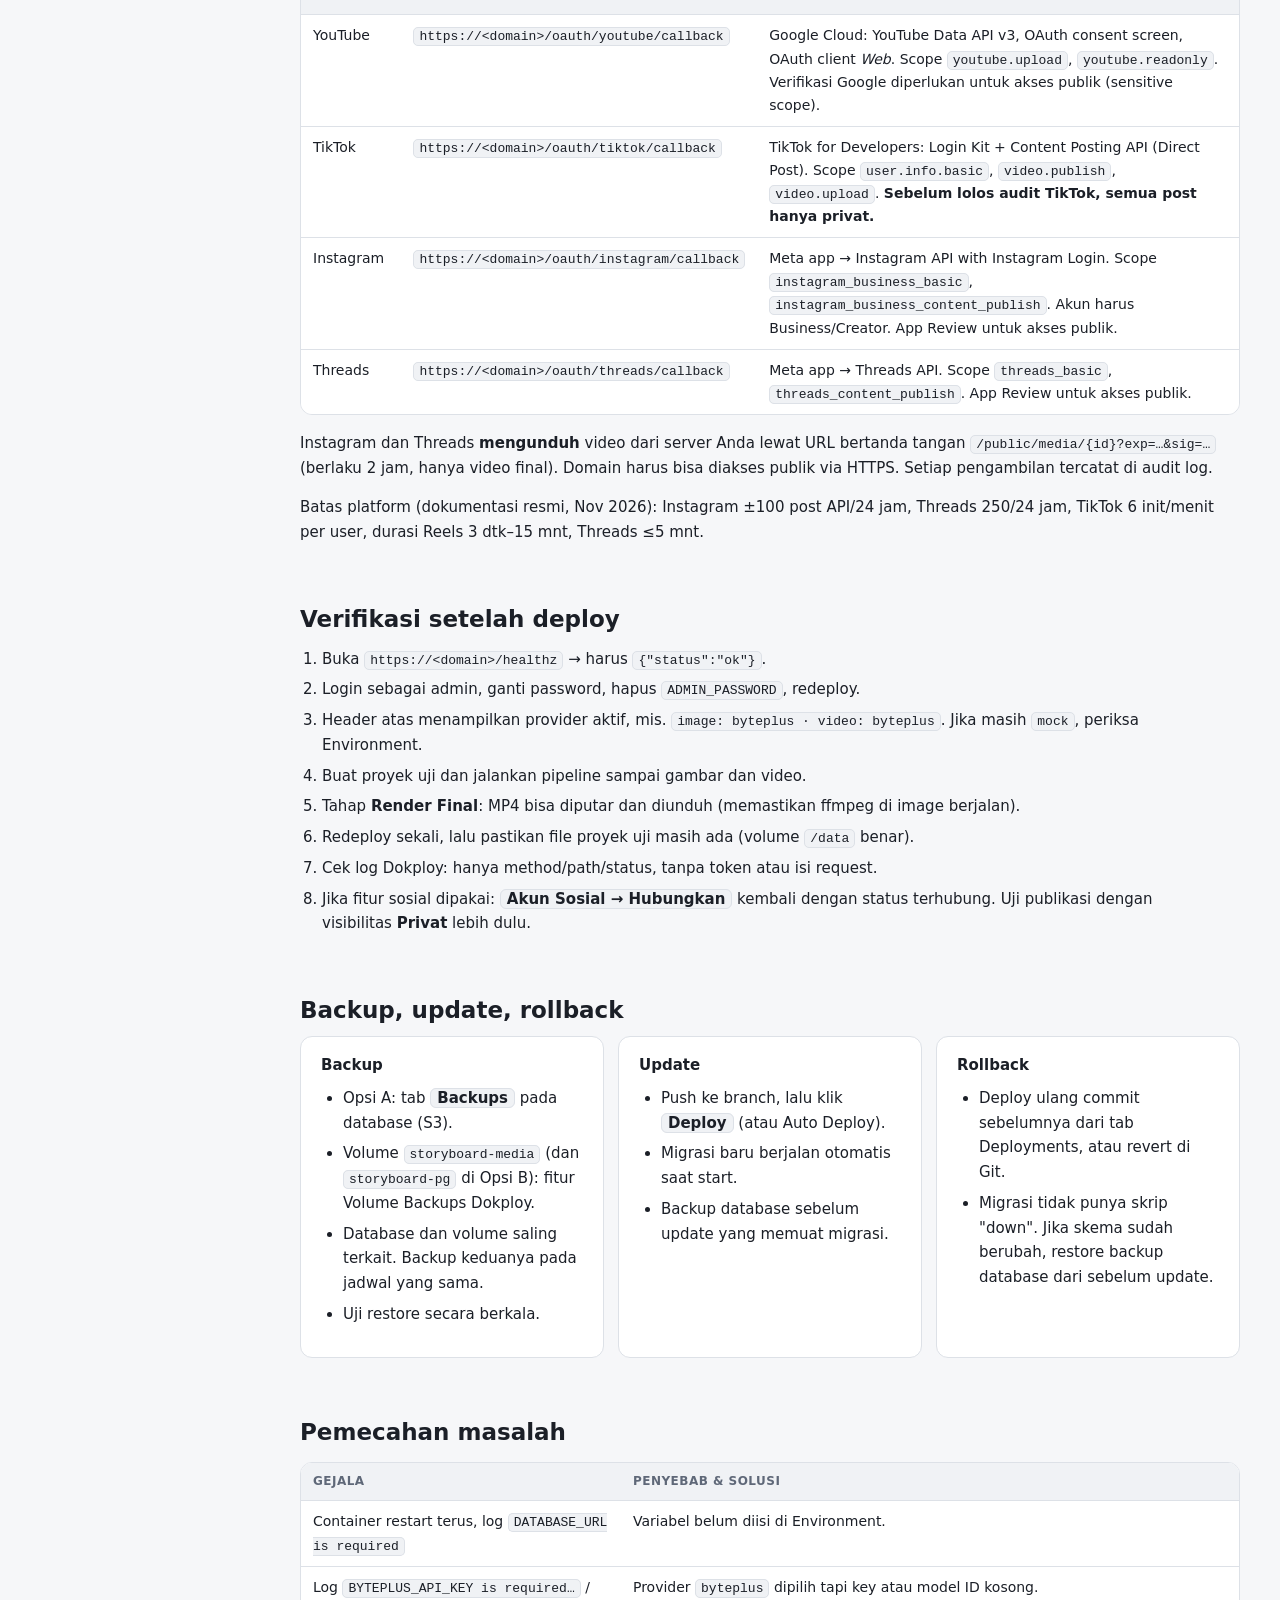
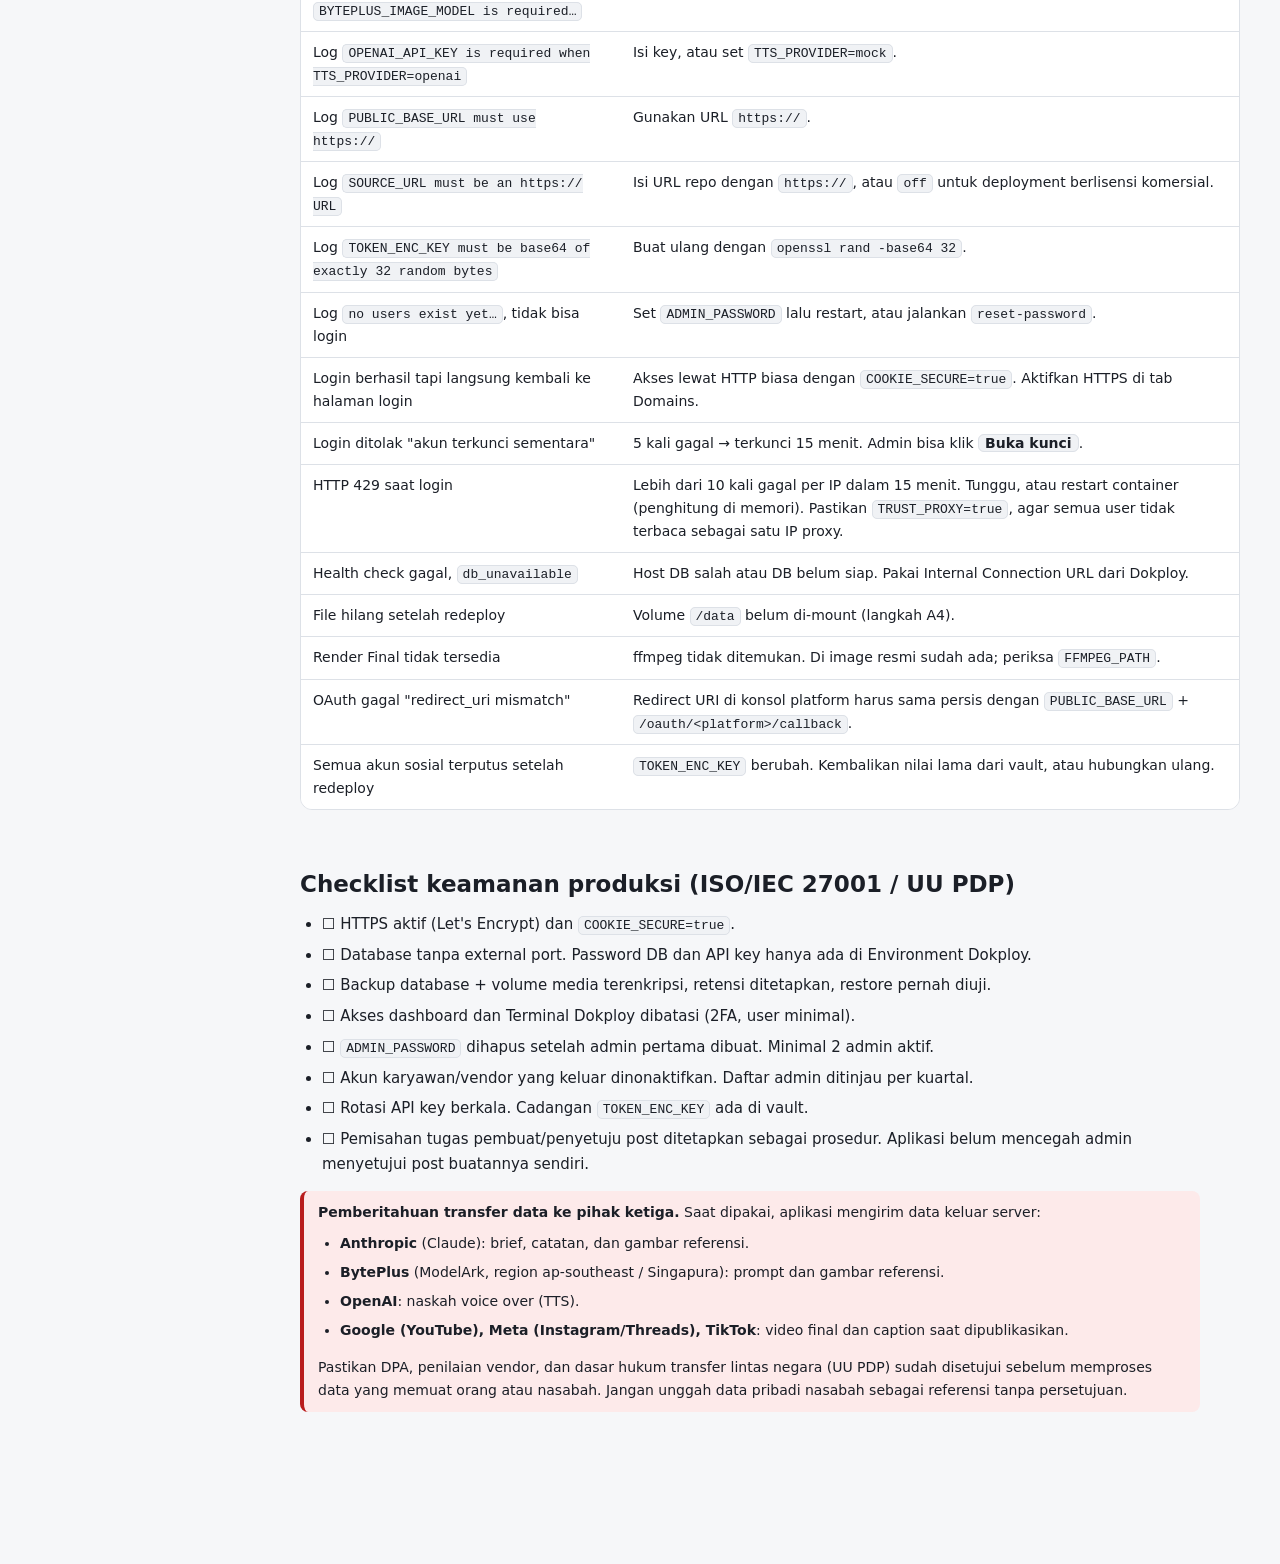
==== commit 32a7a50d: "docs: explain DATABASE_URL in Dokploy deploy guide Add a DATABASE_URL section to documentation/deplo" ====
--- a/documentation/deploy-dokploy.html
+++ b/documentation/deploy-dokploy.html
@@ -102,6 +102,7 @@
   <a href="#b">Docker Compose</a>
   <div class="grp">Referensi</div>
   <a href="#env">Daftar environment variable</a>
+  <a href="#dburl">DATABASE_URL</a>
   <a href="#secret">Membuat secret</a>
   <a href="#admin">Admin pertama &amp; darurat</a>
   <a href="#sosial">Aplikasi developer sosial</a>
@@ -202,7 +203,7 @@
     <li>Buka <span class="ui path">Project → Create Service → Database → PostgreSQL</span>.</li>
     <li>Isi Name <code>storyboard-db</code>, Database <code>storyboard</code>, User <code>storyboard</code>, dan generate password yang kuat.</li>
     <li><b>Kosongkan External Port</b>, supaya database hanya bisa diakses dari jaringan internal Dokploy.</li>
-    <li>Klik <span class="ui">Deploy</span>, lalu salin <b>Internal Connection URL</b>. Bentuknya <code>postgresql://storyboard:…@storyboard-db-xxxx:5432/storyboard</code>.</li>
+    <li>Klik <span class="ui">Deploy</span>, lalu salin <b>Internal Connection URL</b>. Bentuknya <code>postgresql://storyboard:…@storyboard-db-xxxx:5432/storyboard</code>. Cara memakainya ada di bagian <a href="#dburl">DATABASE_URL</a>.</li>
     <li>Di tab <span class="ui">Backups</span>, atur tujuan S3 dan jadwal sesuai kebijakan retensi.</li>
   </ol>
 </section>
@@ -329,7 +330,7 @@
   <h3>Inti &amp; login</h3>
   <div class="table-wrap"><table>
     <tr><th>Variabel</th><th>Default</th><th>Keterangan</th></tr>
-    <tr><td><code>DATABASE_URL</code></td><td>—</td><td><b>Wajib.</b> Connection string PostgreSQL 13+.</td></tr>
+    <tr><td><code>DATABASE_URL</code></td><td>—</td><td><b>Wajib.</b> Connection string PostgreSQL 13+. Lihat <a href="#dburl">penjelasan lengkap</a>.</td></tr>
     <tr><td><code>ADMIN_USERNAME</code></td><td><code>admin</code></td><td>Username admin pertama.</td></tr>
     <tr><td><code>ADMIN_PASSWORD</code></td><td>kosong</td><td>Hanya dipakai saat tabel user kosong. Min. 12 karakter, tidak memuat username, bukan password umum. Aplikasi mencatat peringatan jika variabel ini masih diset setelah user ada. <b>Hapus setelah login pertama.</b></td></tr>
     <tr><td><code>SESSION_TTL_HOURS</code></td><td><code>12</code></td><td>Umur maksimum sesi (rentang 1–720 jam).</td></tr>
@@ -388,6 +389,63 @@
     <tr><td><code>INSTAGRAM_APP_ID</code> / <code>_SECRET</code></td><td>kosong</td><td>Instagram. <code>INSTAGRAM_GRAPH_VERSION</code> default <code>v27.0</code>.</td></tr>
     <tr><td><code>THREADS_APP_ID</code> / <code>_SECRET</code></td><td>kosong</td><td>Threads. <code>THREADS_GRAPH_VERSION</code> default <code>v1.0</code>.</td></tr>
   </table></div>
+</section>
+
+<section id="dburl">
+  <h2>DATABASE_URL</h2>
+  <p class="lead">Memberi tahu aplikasi PostgreSQL mana yang dipakai: alamat server, akun, password, dan nama database. Ini satu-satunya variabel yang wajib ada; tanpa nilai ini aplikasi berhenti dengan error <code>DATABASE_URL is required</code>.</p>
+  <h3>Arti tiap bagian</h3>
+<pre><code>postgres://storyboard:CHANGE_ME@localhost:5432/storyboard?sslmode=disable</code></pre>
+  <div class="table-wrap"><table>
+    <tr><th>Bagian</th><th>Nilai contoh</th><th>Arti</th></tr>
+    <tr><td>Skema</td><td><code>postgres://</code></td><td>Jenis koneksi PostgreSQL. <code>postgresql://</code> juga boleh, keduanya sama.</td></tr>
+    <tr><td>User</td><td><code>storyboard</code></td><td>Akun login ke PostgreSQL.</td></tr>
+    <tr><td>Password</td><td><code>CHANGE_ME</code></td><td><b>Placeholder, wajib diganti</b> dengan password akun database.</td></tr>
+    <tr><td>Host</td><td><code>localhost</code></td><td>Alamat server database. <code>localhost</code> berarti database di komputer yang sama.</td></tr>
+    <tr><td>Port</td><td><code>5432</code></td><td>Port standar PostgreSQL.</td></tr>
+    <tr><td>Database</td><td><code>storyboard</code></td><td>Nama database tempat aplikasi membuat tabel.</td></tr>
+    <tr><td>Opsi</td><td><code>sslmode=disable</code></td><td>Koneksi ke database tidak dienkripsi TLS. Lihat <a href="#dburl-ssl">pilihan sslmode</a>.</td></tr>
+  </table></div>
+  <p>Aplikasi memakai PostgreSQL 13 atau lebih baru. Saat start, aplikasi langsung mengecek koneksi, lalu membuat atau memperbarui semua tabel sendiri (migrasi otomatis). Anda cukup menyiapkan database kosong.</p>
+
+  <h3>Nilai per lingkungan</h3>
+  <div class="grid g2">
+    <div class="card"><b>1. Development lokal</b> (<code>docker-compose.yml</code> di repo)
+<pre><code>POSTGRES_PASSWORD='password-lokal-anda' docker compose up -d</code></pre>
+<pre><code>DATABASE_URL=postgres://storyboard:password-lokal-anda@localhost:5432/storyboard?sslmode=disable</code></pre>
+      Database ini hanya bisa diakses dari komputer Anda sendiri (<code>127.0.0.1</code>).</div>
+    <div class="card"><b>2. Dokploy, Opsi A</b> (PostgreSQL dibuat dari menu Dokploy)<br>Salin <b>Internal Connection URL</b> dari halaman database Dokploy, lalu tambahkan <code>?sslmode=disable</code>.
+<pre><code>DATABASE_URL=postgresql://storyboard:&lt;password&gt;@storyboard-db-xxxx:5432/storyboard?sslmode=disable</code></pre>
+      Host-nya berupa nama service internal Dokploy, <b>bukan</b> <code>localhost</code>.</div>
+    <div class="card"><b>3. Dokploy, Opsi B</b> (Docker Compose)<br><b>Jangan isi <code>DATABASE_URL</code>.</b> Cukup isi <code>POSTGRES_PASSWORD</code>, dan <code>docker-compose.dokploy.yml</code> menyusun URL-nya otomatis ke host <code>db</code>.</div>
+    <div class="card"><b>4. Database terkelola</b> (AWS RDS, Azure, Google Cloud SQL, dan sejenisnya)<br>Koneksi lewat jaringan luar, jadi wajib dienkripsi.
+<pre><code>DATABASE_URL=postgres://storyboard:&lt;password&gt;@db.example.com:5432/storyboard?sslmode=verify-full</code></pre></div>
+  </div>
+
+  <h3 id="dburl-ssl">Pilihan <code>sslmode</code></h3>
+  <div class="table-wrap"><table>
+    <tr><th>Nilai</th><th>Kapan dipakai</th></tr>
+    <tr><td><code>disable</code></td><td>Database di mesin yang sama atau di jaringan internal Docker/Dokploy yang tidak keluar dari server. Ini default di contoh.</td></tr>
+    <tr><td><code>require</code></td><td>Koneksi dienkripsi, tapi sertifikat server tidak dicek.</td></tr>
+    <tr><td><code>verify-full</code></td><td>Koneksi dienkripsi <b>dan</b> sertifikat serta nama host dicek. <b>Wajib</b> jika database ada di server lain atau di cloud.</td></tr>
+  </table></div>
+  <div class="callout">Dari sisi ISO/IEC 27001 A.8.24 (kriptografi): <code>disable</code> hanya pantas kalau lalu lintas data tidak pernah melewati jaringan luar.</div>
+
+  <h3>Hal yang sering salah</h3>
+  <ul class="plain">
+    <li><b>Password dengan karakter khusus</b> (<code>@ : / ? # % &amp;</code>) harus di-encode, karena karakter itu punya arti di dalam URL. Contoh: <code>p@ss#1</code> ditulis <code>p%40ss%231</code>. Paling mudah, buat password yang hanya berisi huruf dan angka, misalnya dari <code>openssl rand -hex 24</code>.</li>
+    <li><b><code>localhost</code> di dalam container</b> berarti container aplikasi itu sendiri, bukan database. Pakai nama service atau host internal.</li>
+    <li><b>Error <code>ping database: ...</code> saat start</b> biasanya berarti host, port, password, atau nama database salah, atau database belum siap.</li>
+    <li><b>Pengaturan koneksi opsional</b> bisa ditambahkan sebagai parameter, contohnya <code>&amp;pool_max_conns=10</code> untuk membatasi jumlah koneksi aplikasi ke database.</li>
+  </ul>
+
+  <h3>Keamanan</h3>
+  <ul class="plain">
+    <li><code>DATABASE_URL</code> berisi password, jadi <b>perlakukan sebagai secret</b>. Isi hanya lewat <code>.env</code> lokal (sudah masuk <code>.gitignore</code>) atau tab Environment Dokploy. Jangan taruh di repo, chat, atau tiket.</li>
+    <li><code>.env.example</code> sengaja memakai <code>CHANGE_ME</code> supaya tidak ada password asli di repo publik.</li>
+    <li>Aplikasi tidak menulis URL ini ke log. Saat koneksi gagal, error yang dicatat tidak memuat password.</li>
+    <li>Pakai user database khusus aplikasi dengan password kuat. Jangan pakai superuser <code>postgres</code>. Database juga jangan dibuka ke internet; di Dokploy, kosongkan External Port.</li>
+  </ul>
 </section>
 
 <section id="secret">
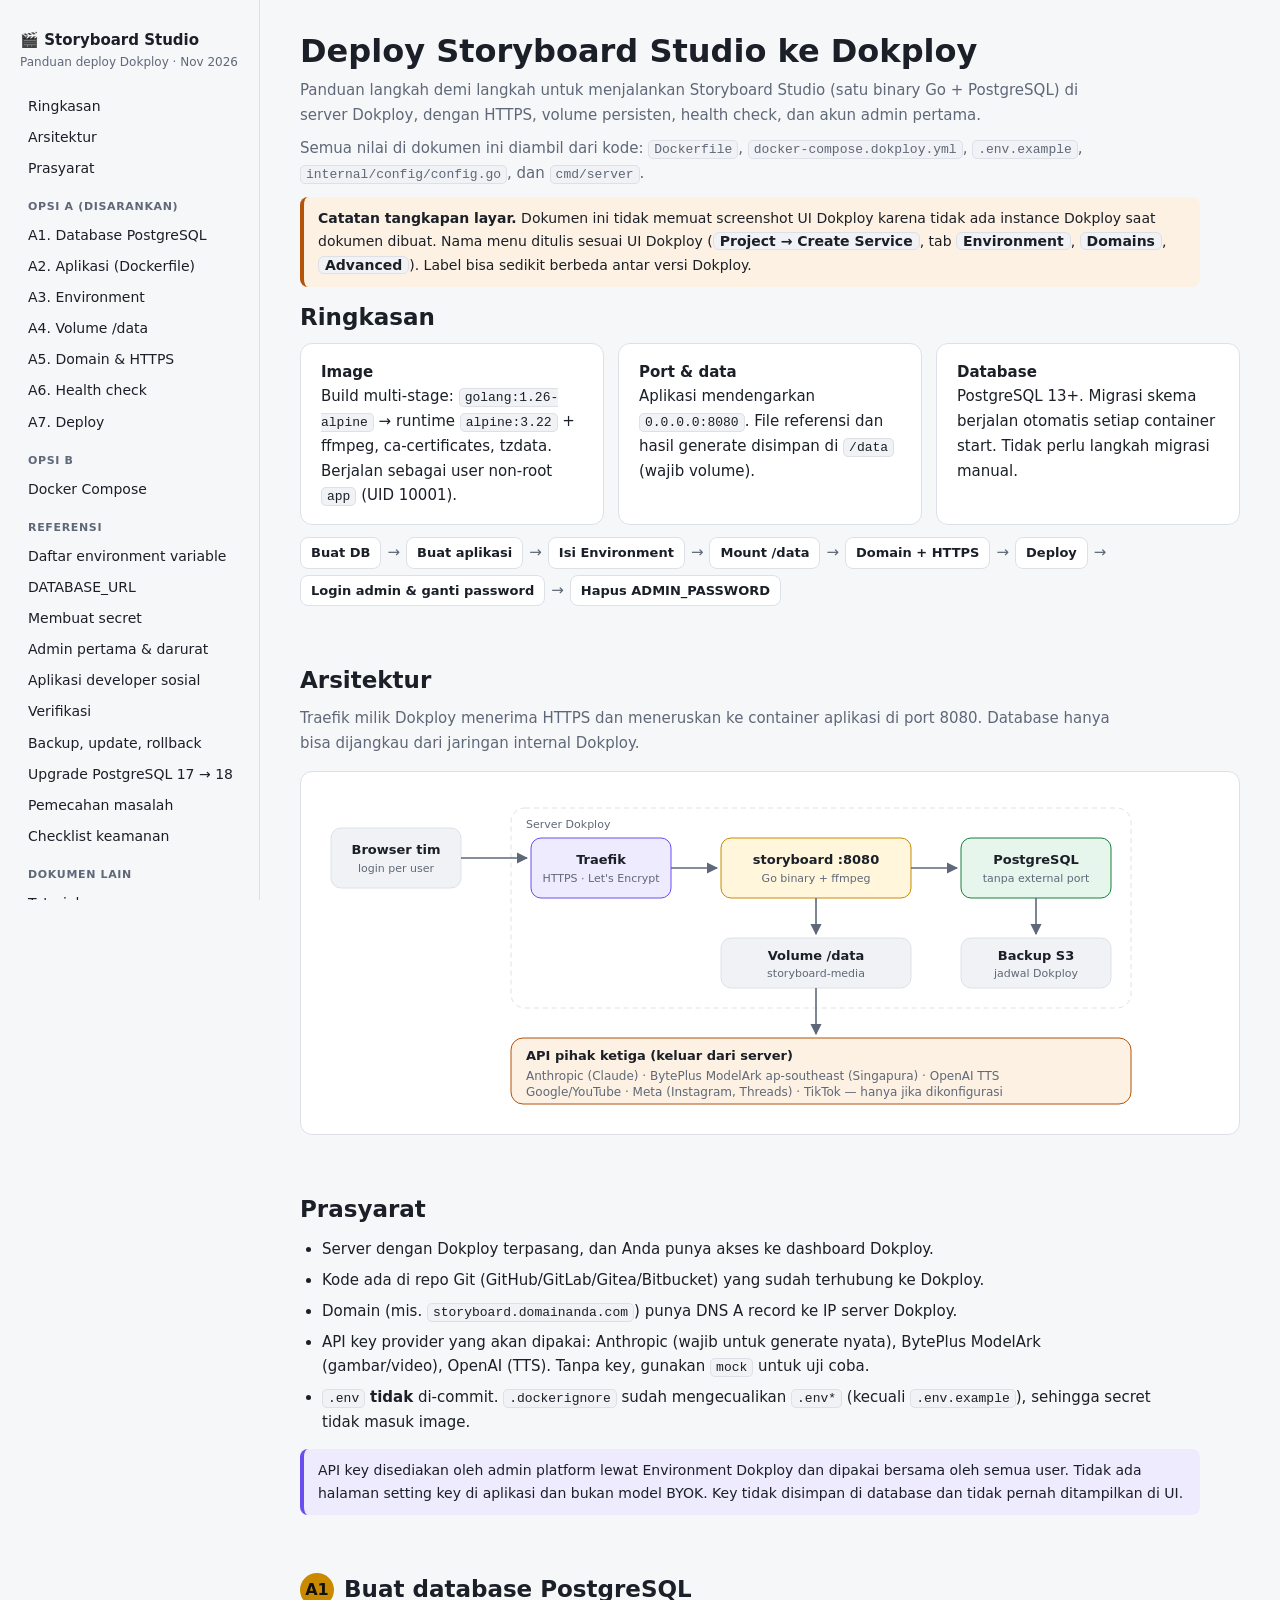
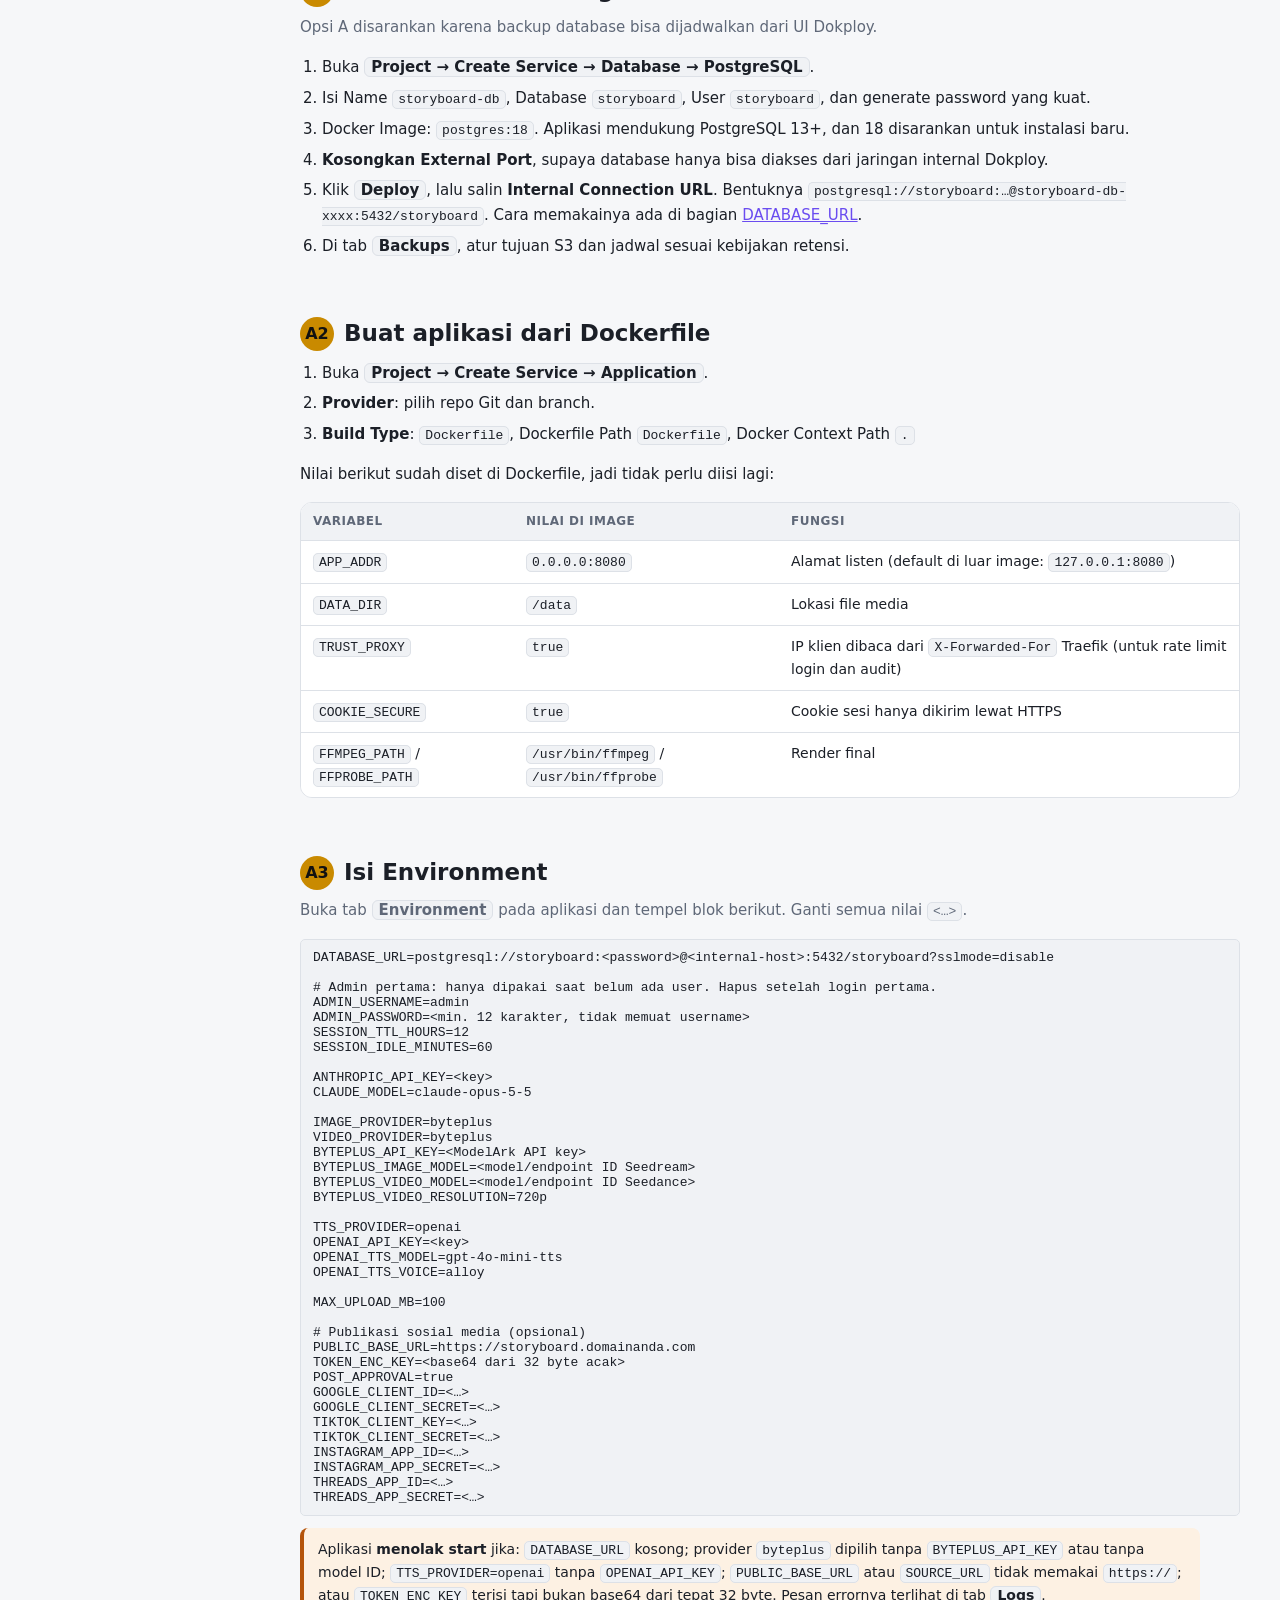
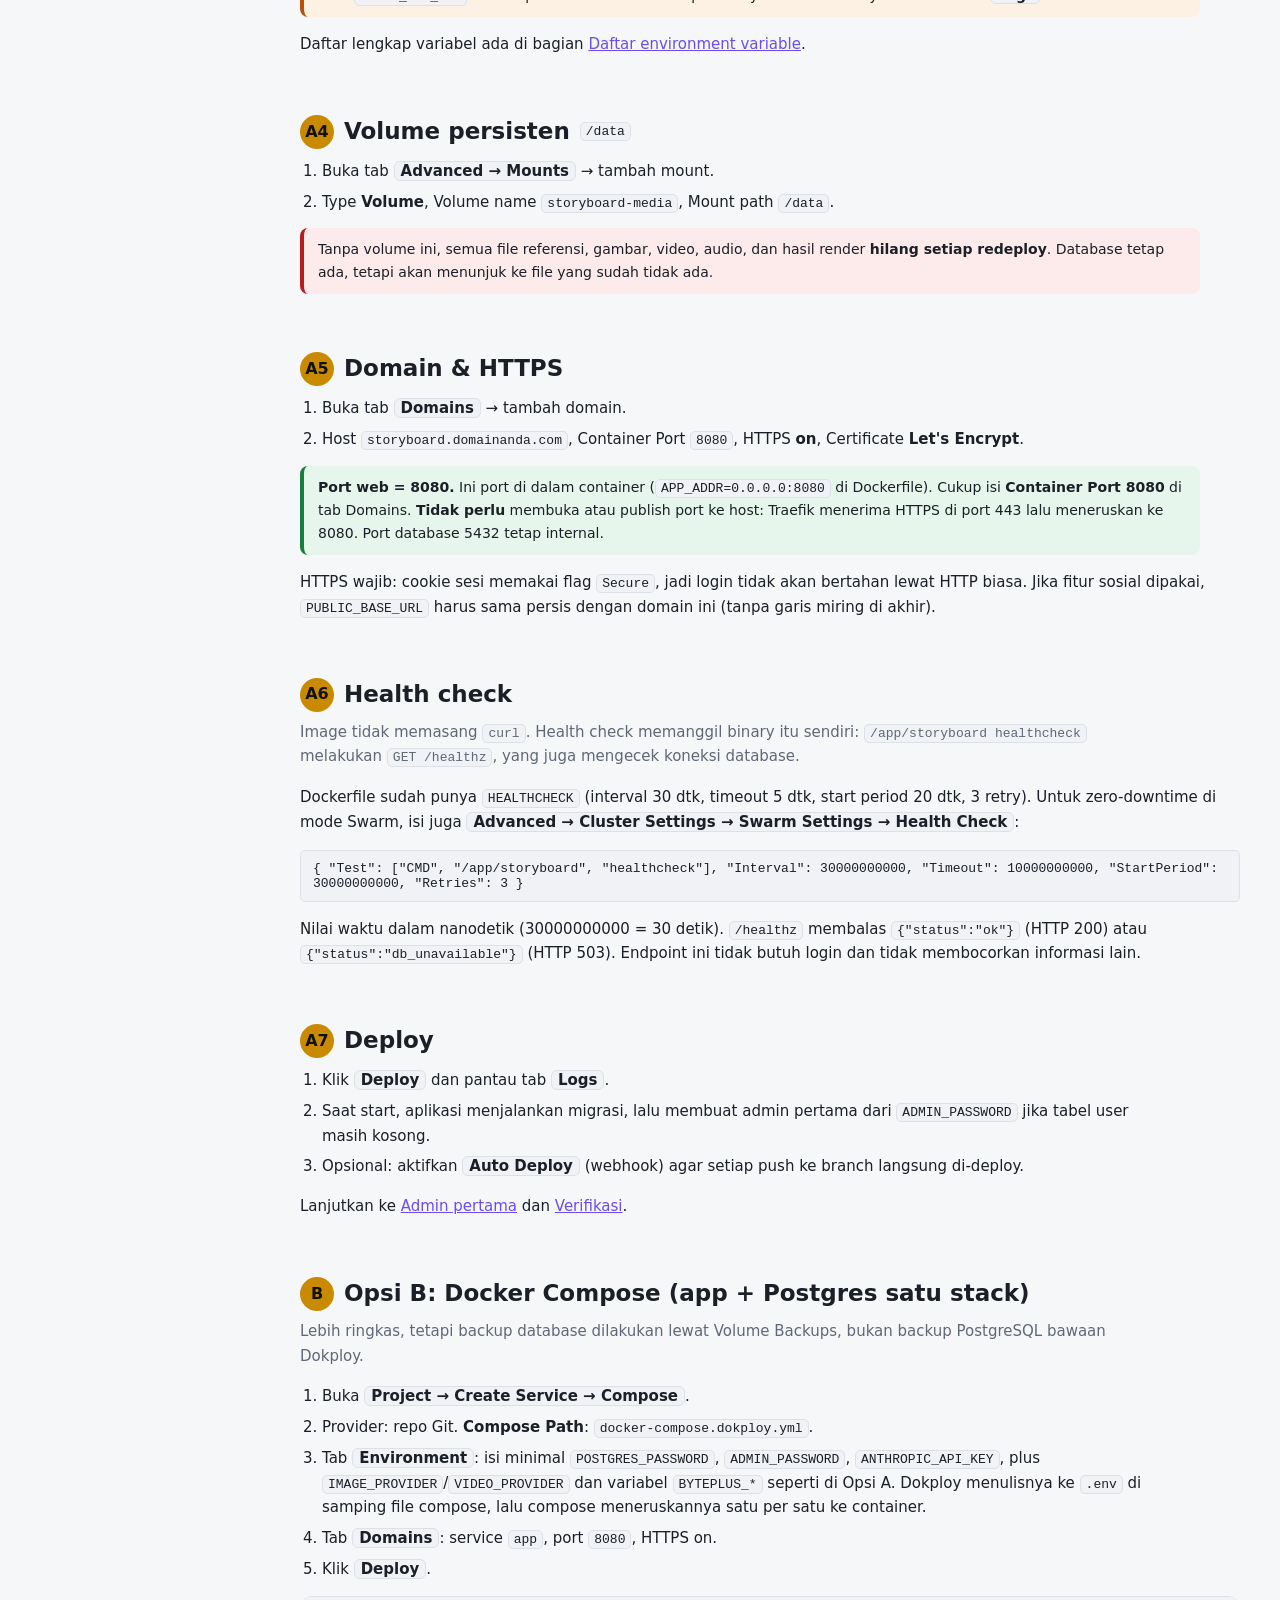
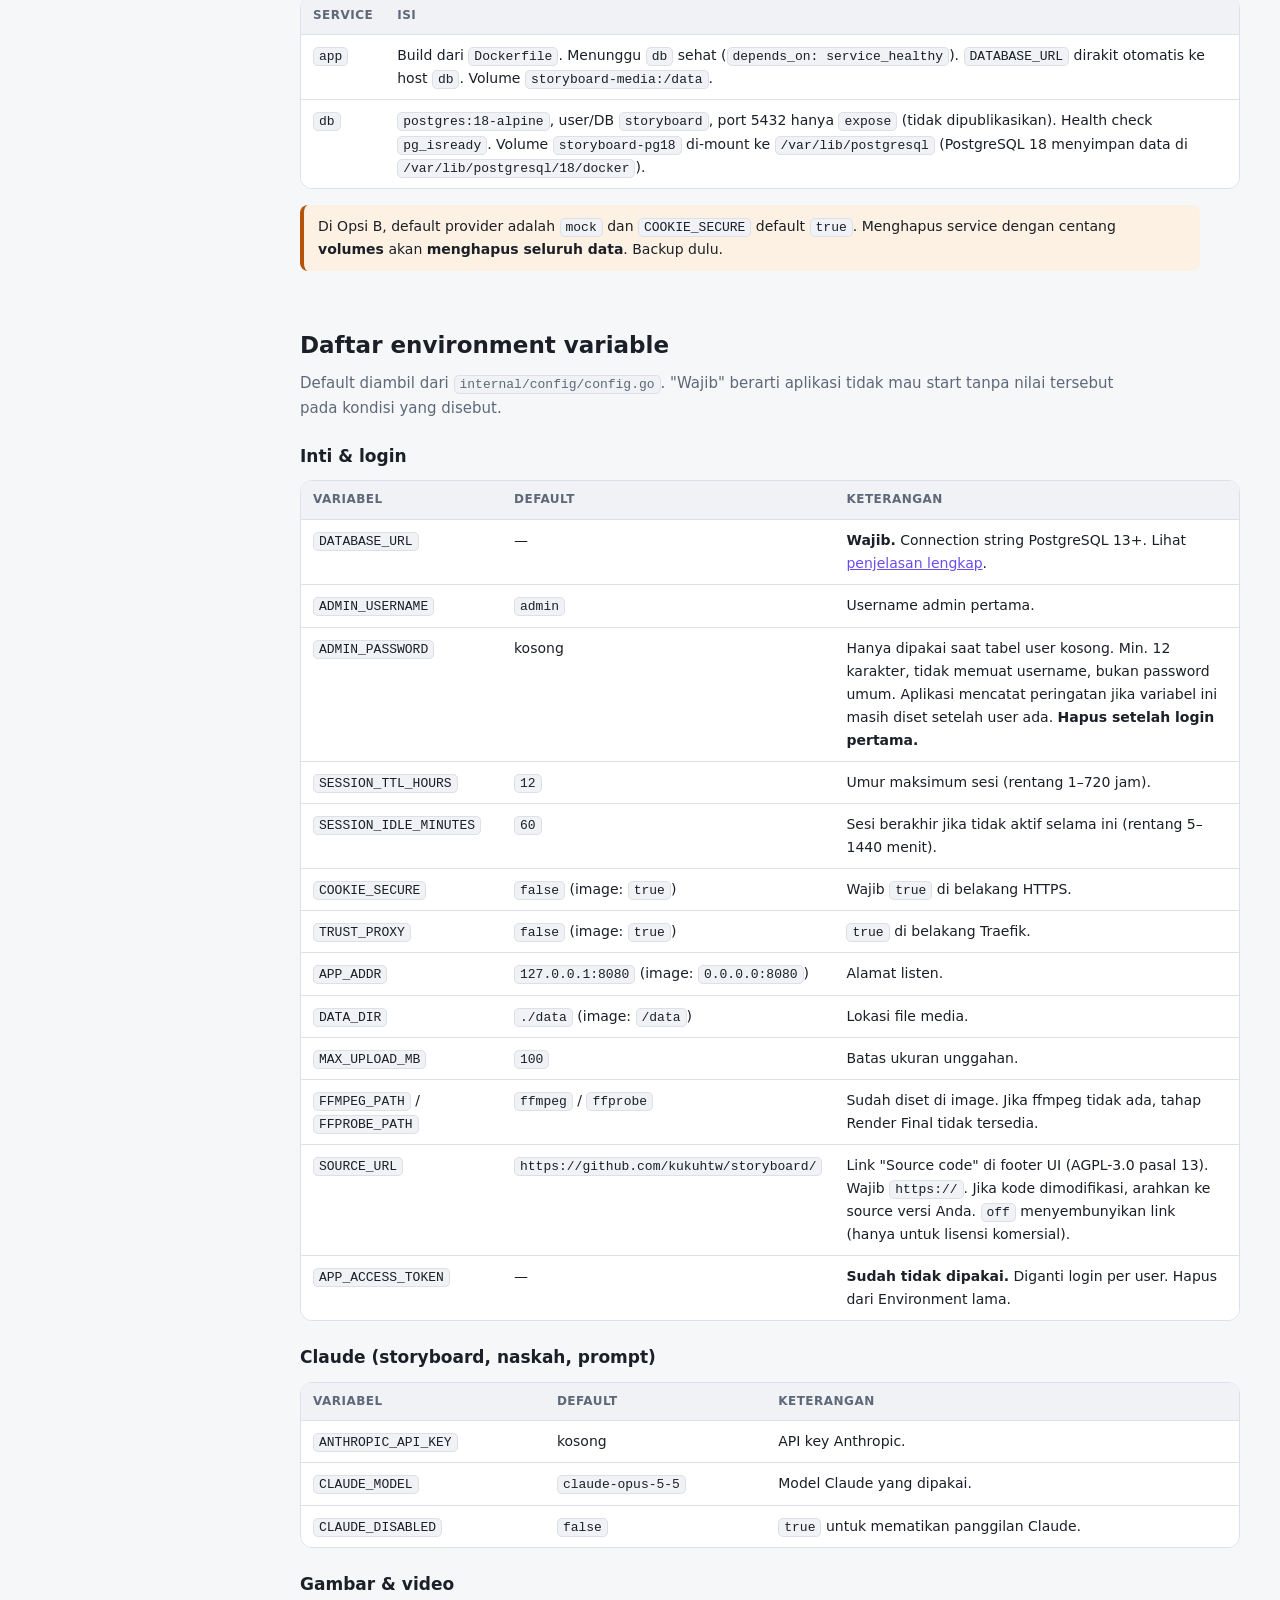
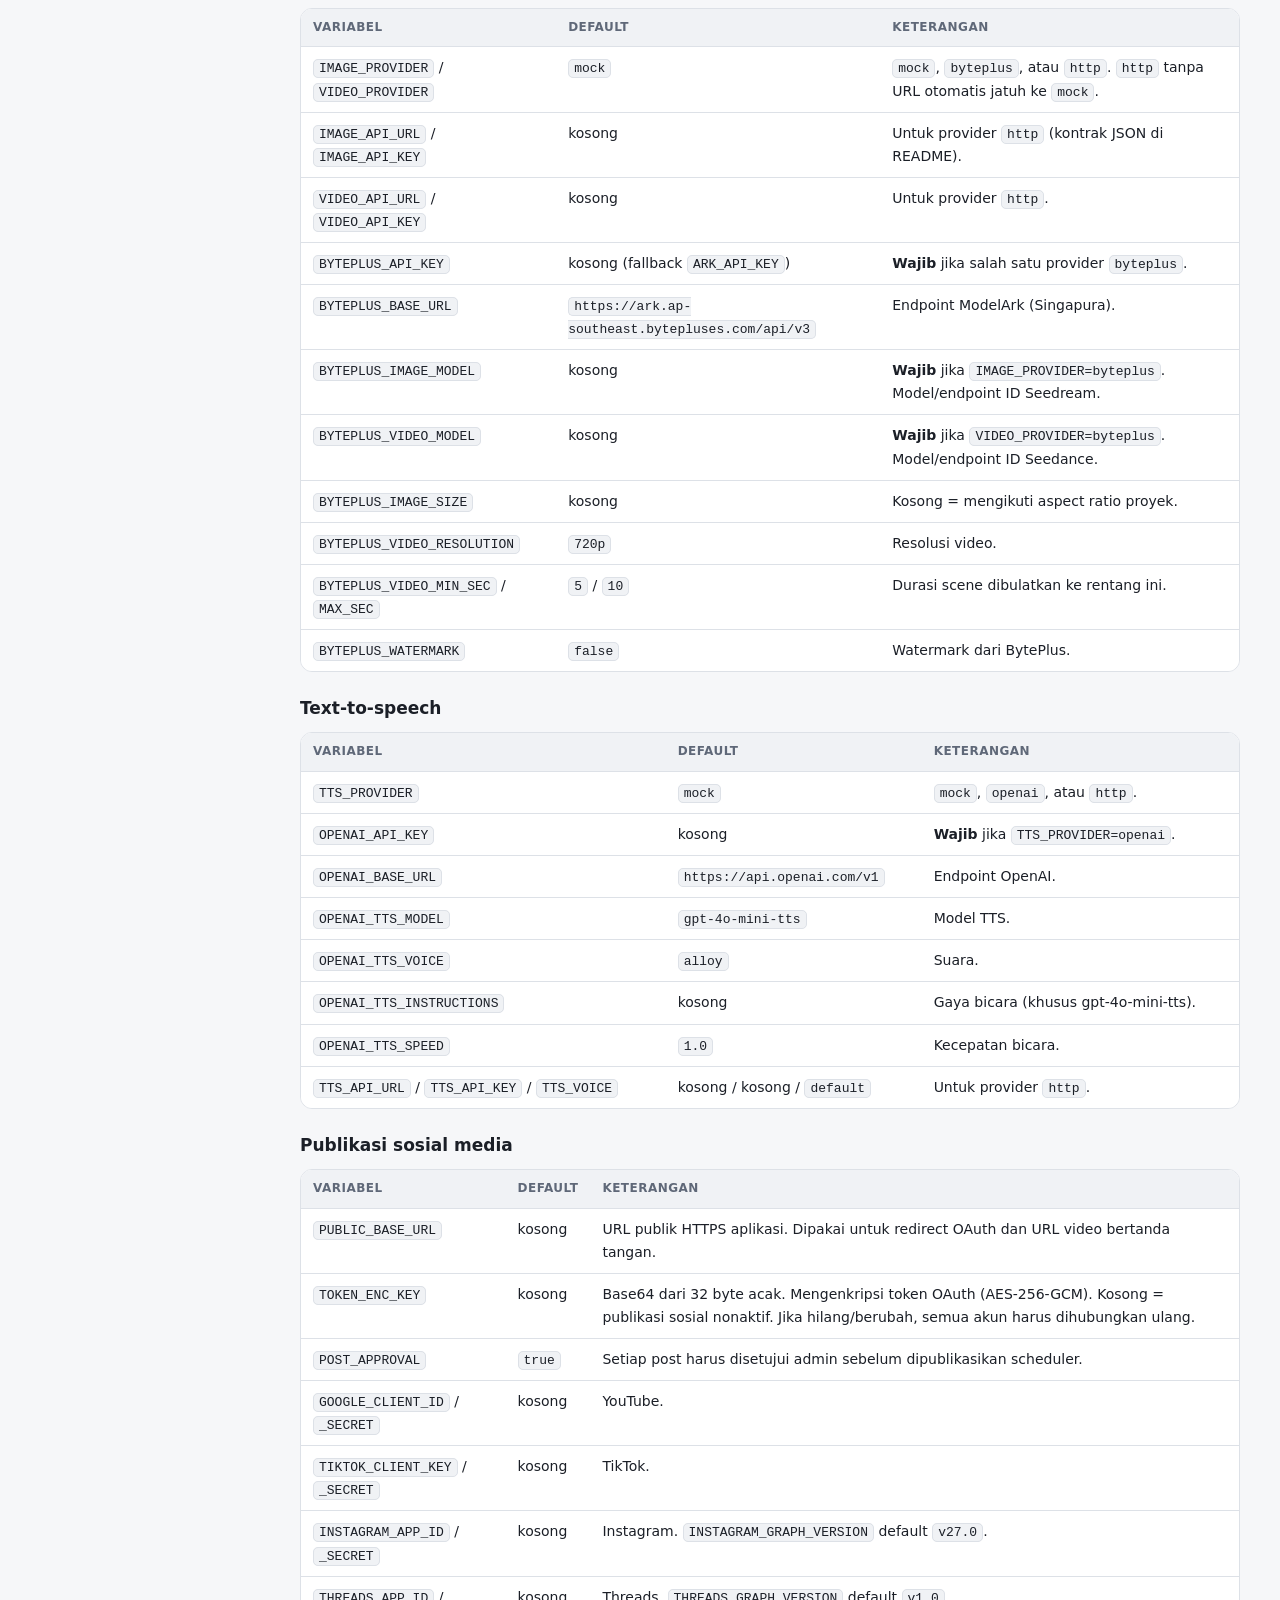
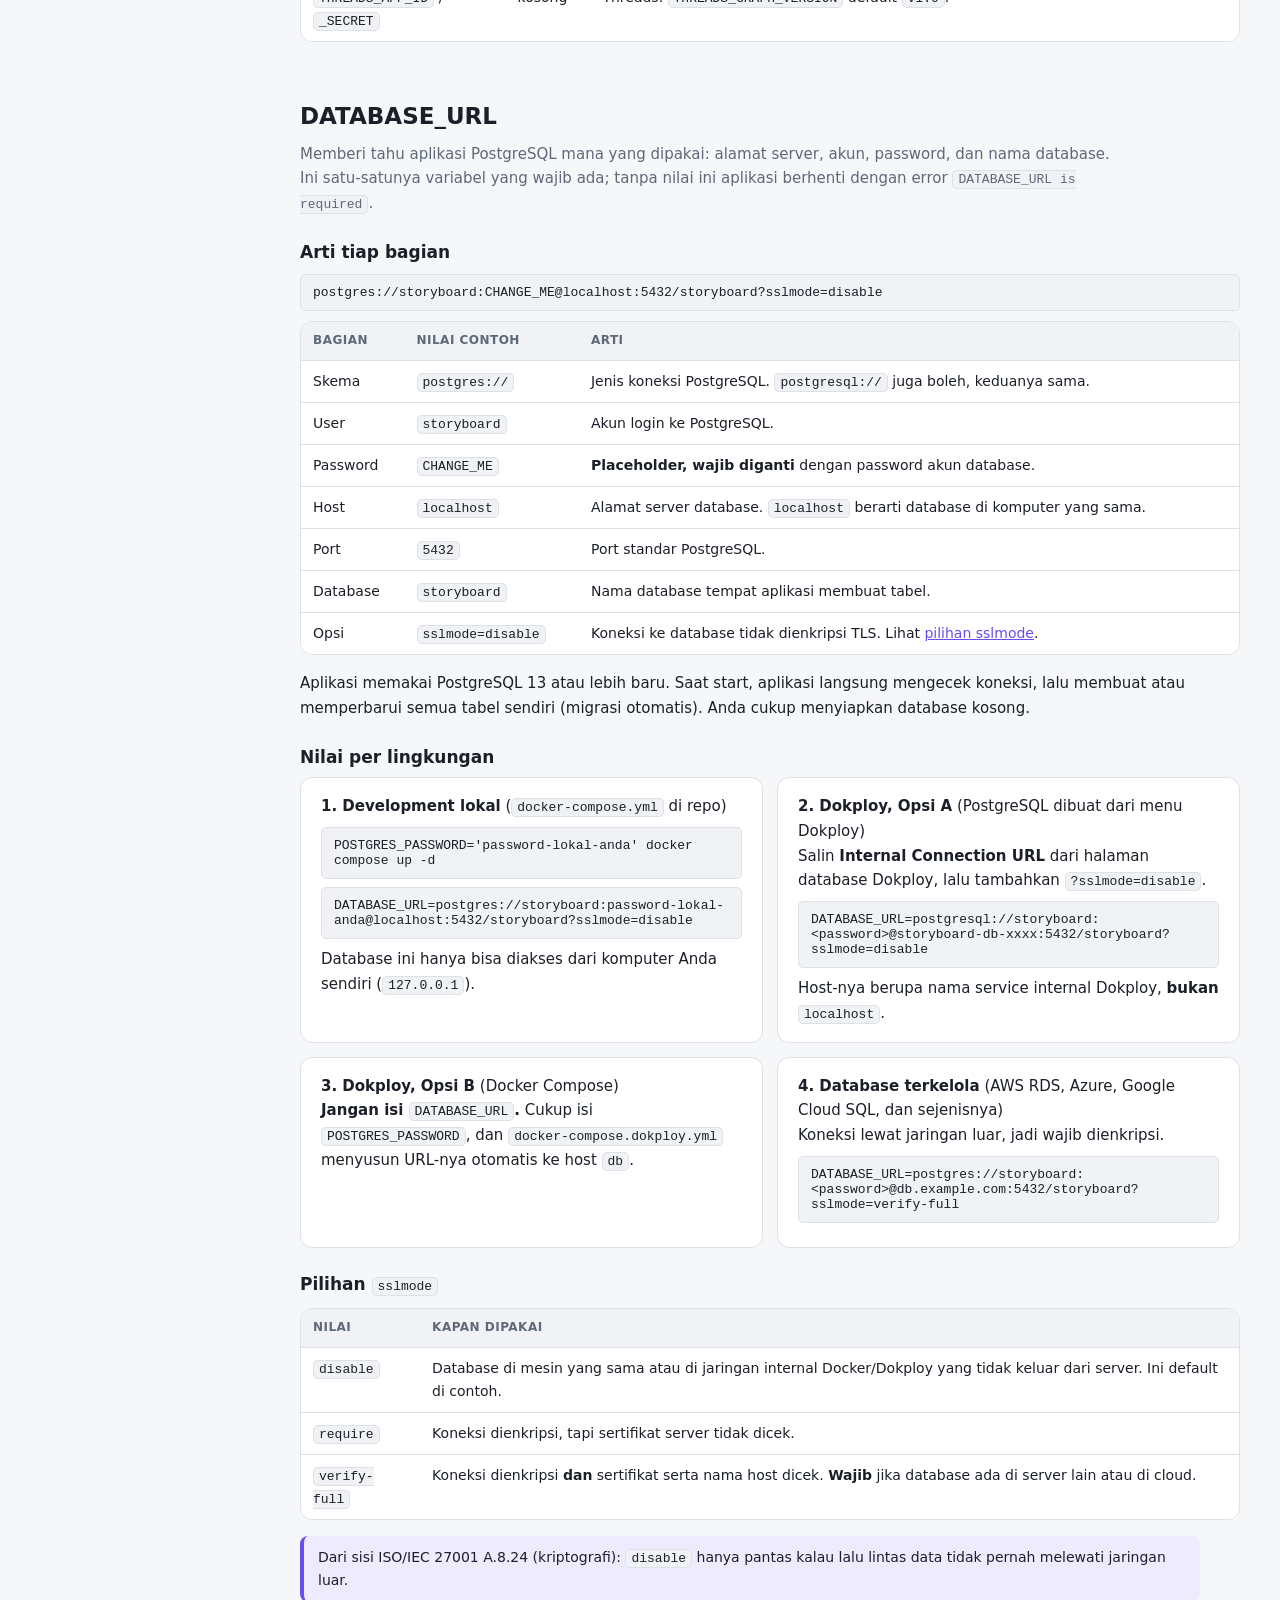
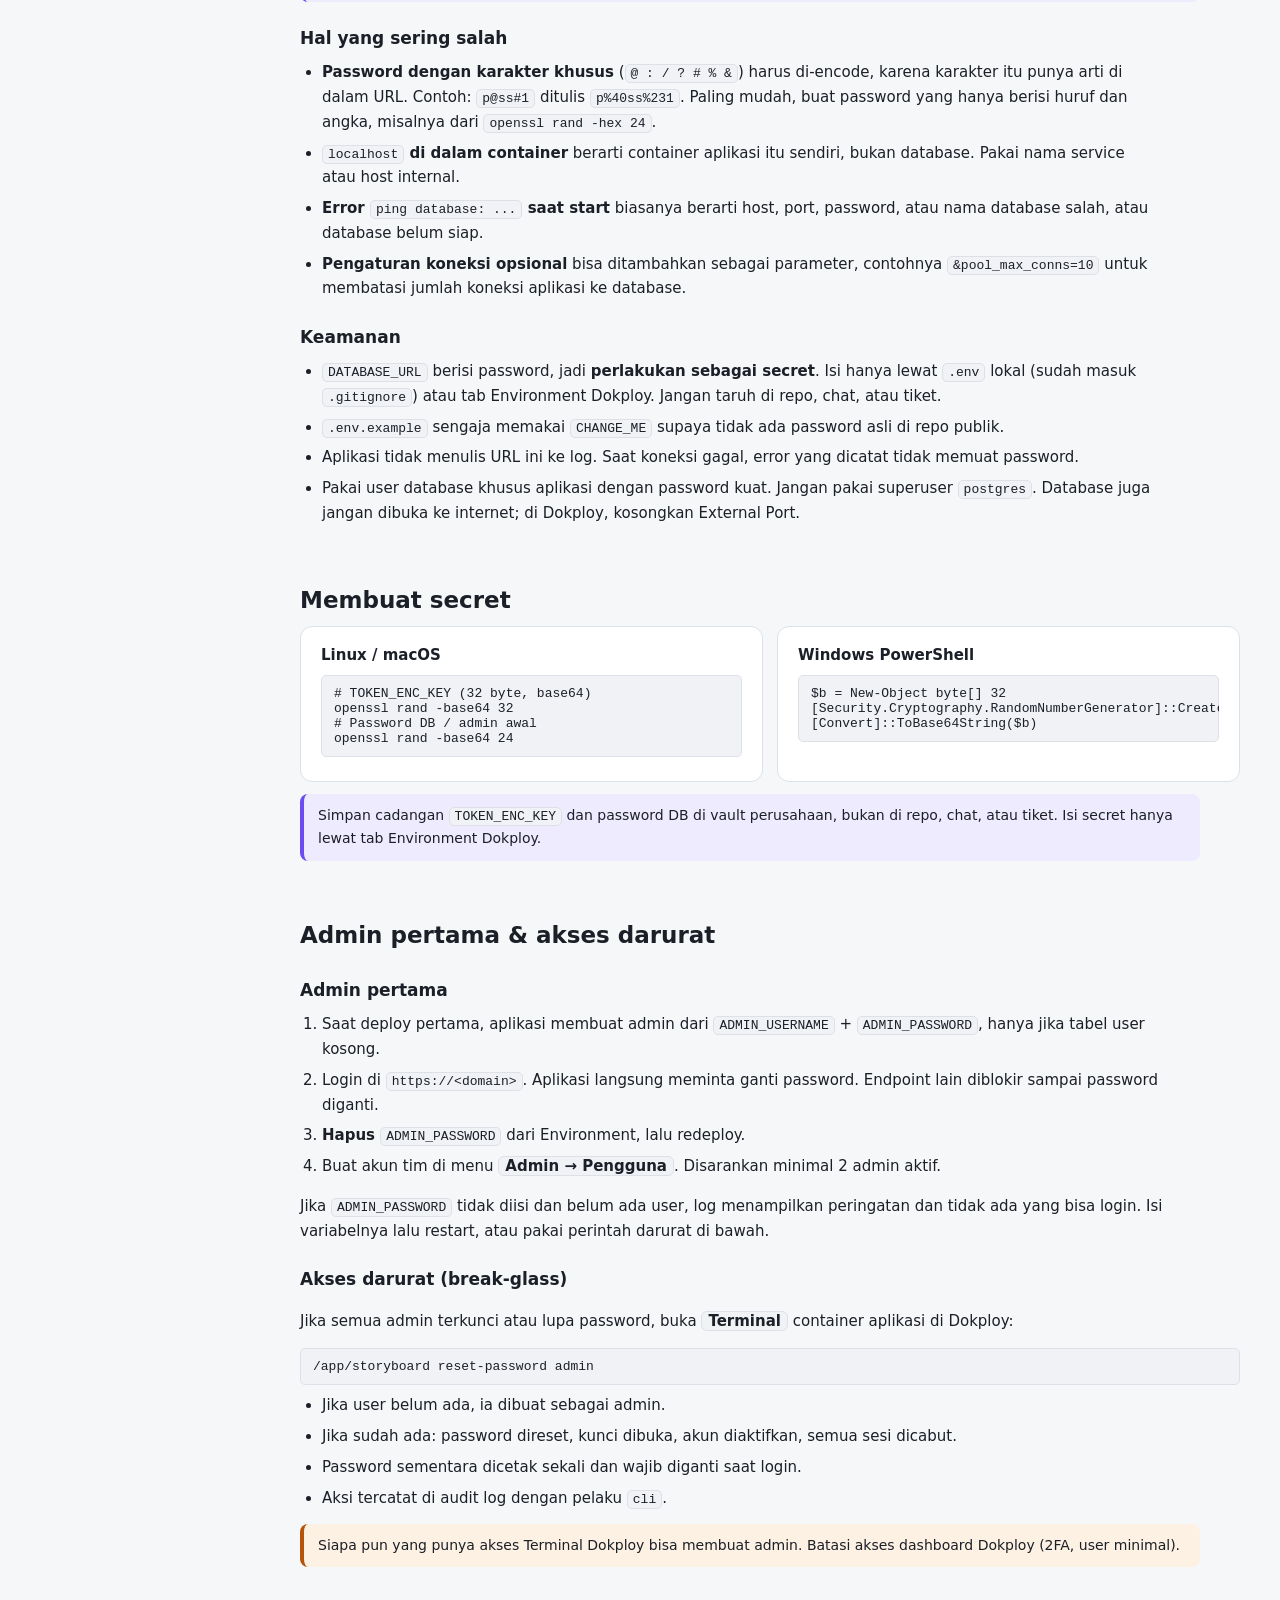
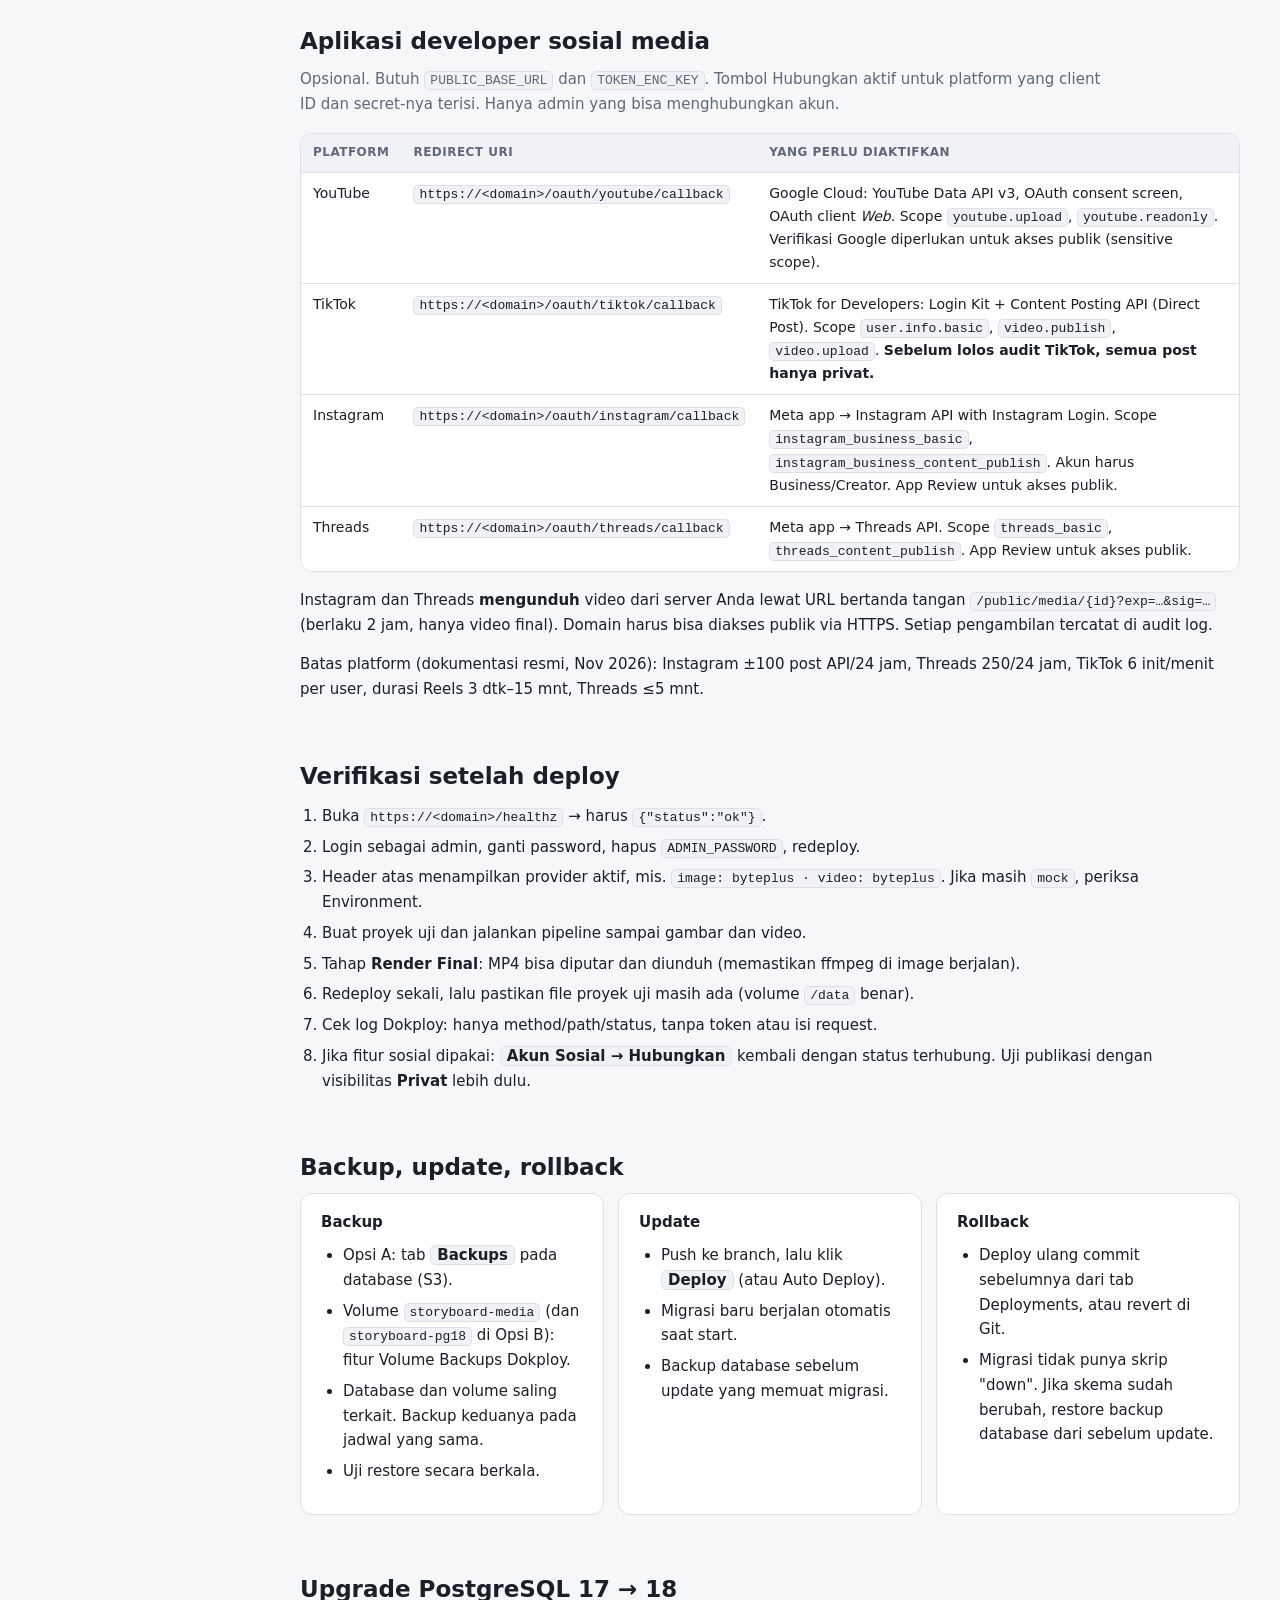
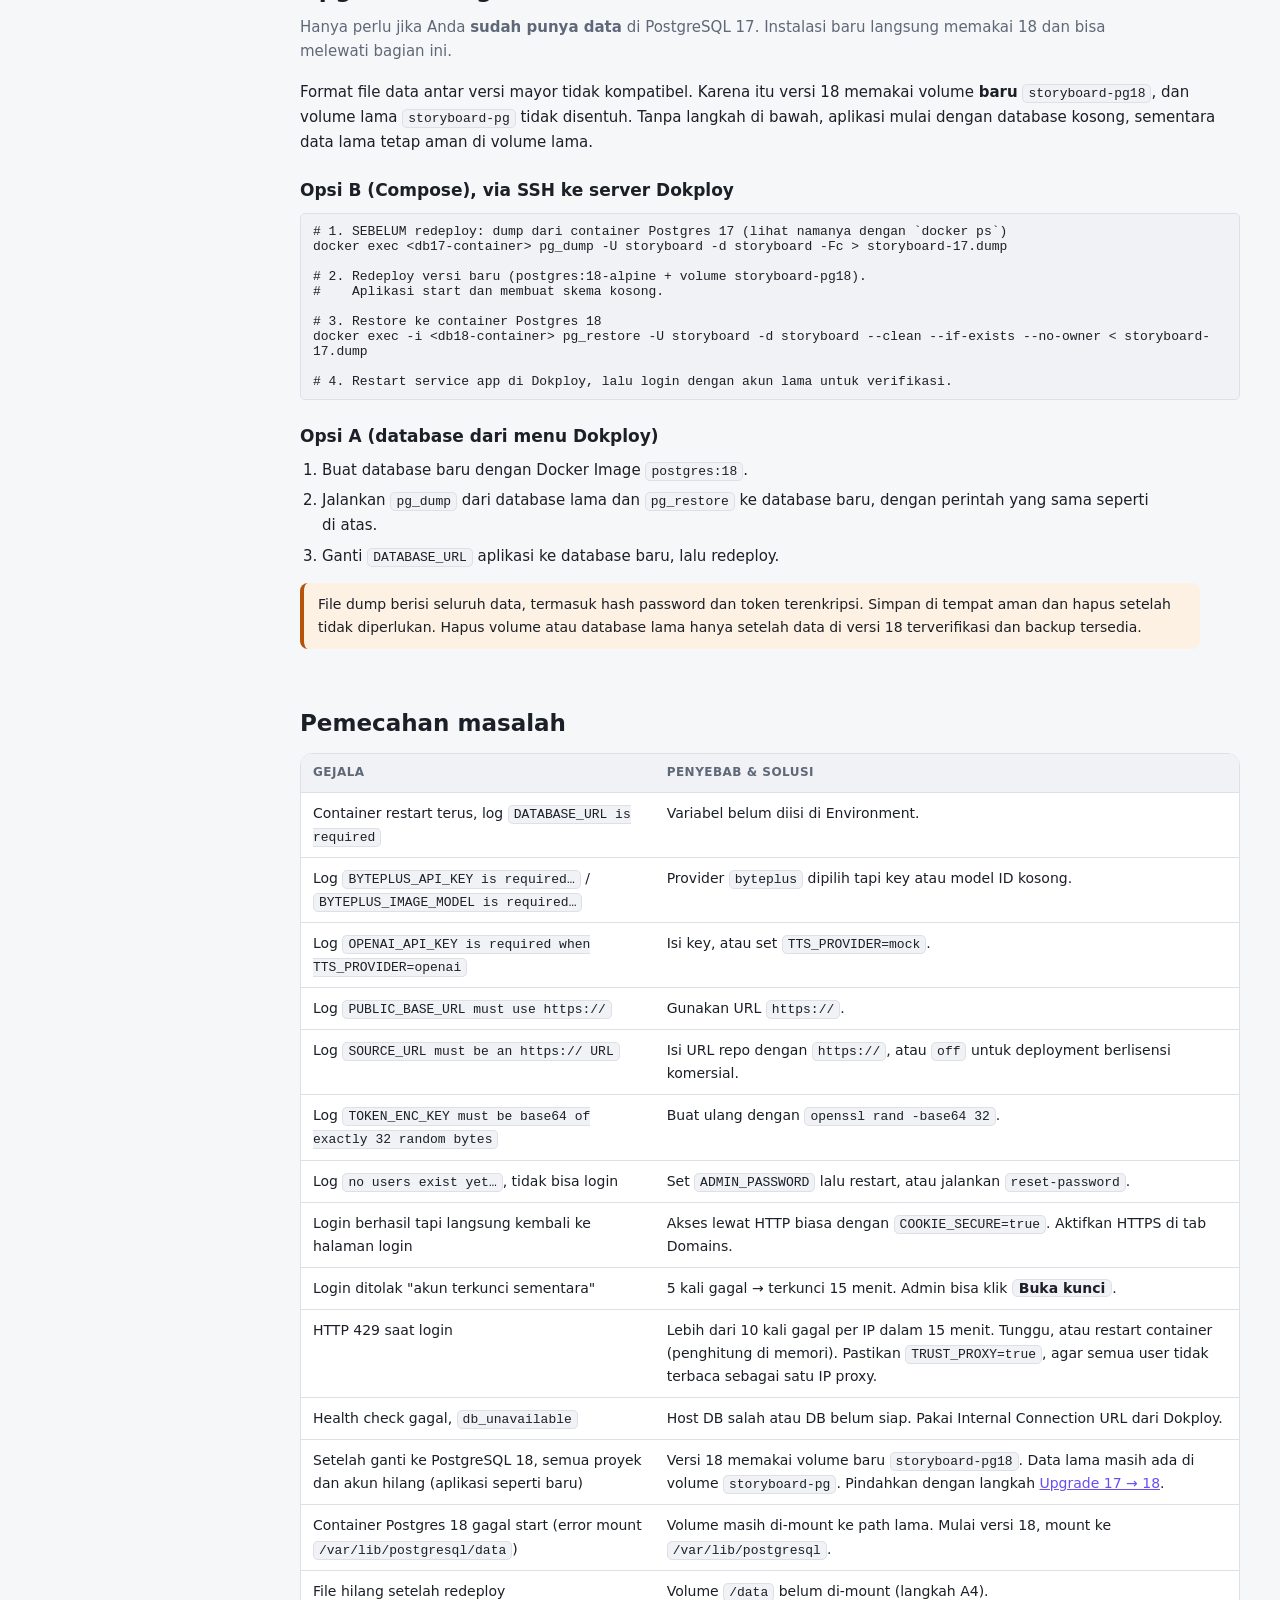
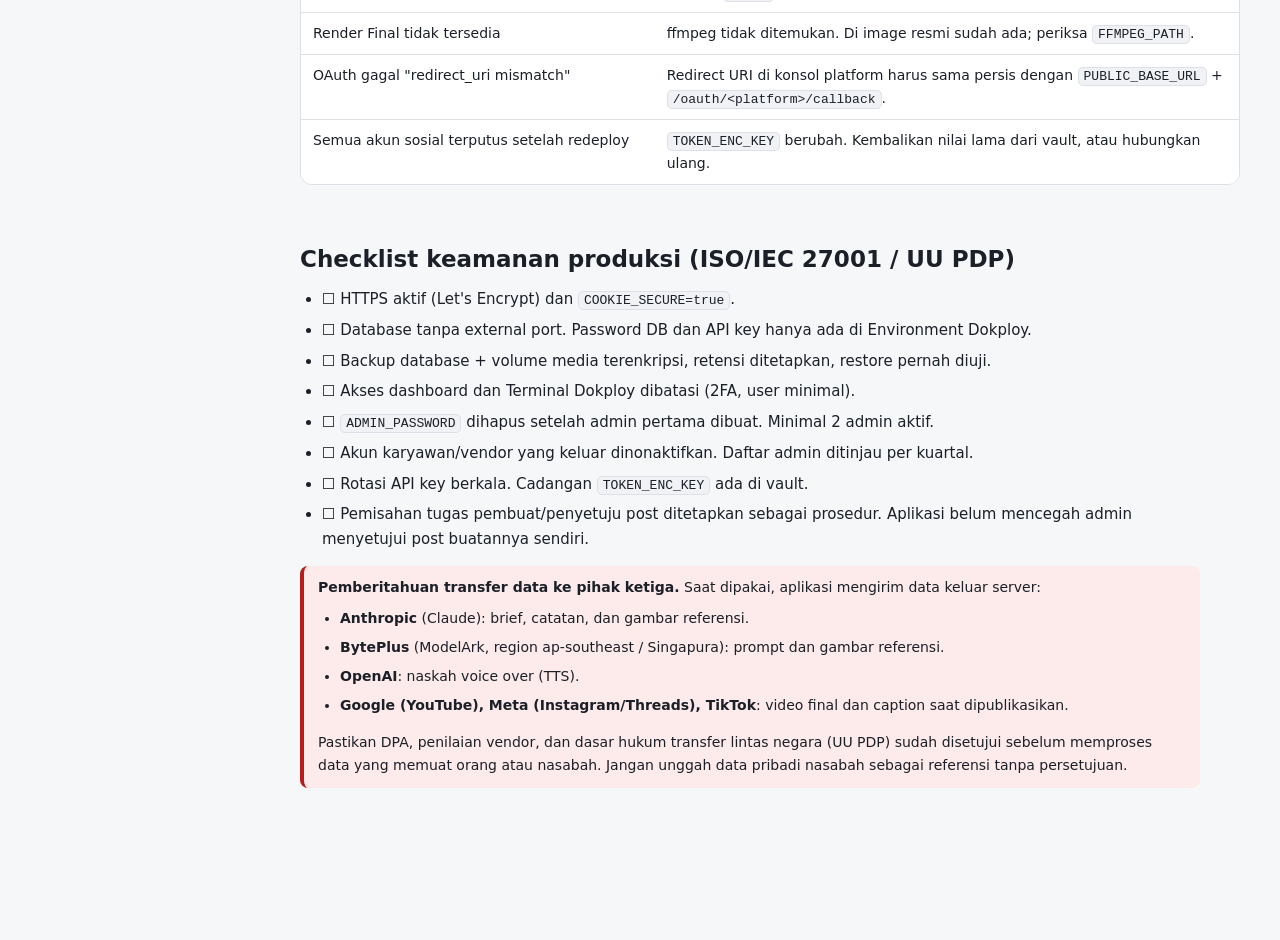
==== commit fdea1a5c: "chore: switch PostgreSQL to 18 and document web port - docker-compose.dokploy.yml: postgres:18-alpin" ====
--- a/documentation/deploy-dokploy.html
+++ b/documentation/deploy-dokploy.html
@@ -108,6 +108,7 @@
   <a href="#sosial">Aplikasi developer sosial</a>
   <a href="#verif">Verifikasi</a>
   <a href="#ops">Backup, update, rollback</a>
+  <a href="#pg18">Upgrade PostgreSQL 17 → 18</a>
   <a href="#masalah">Pemecahan masalah</a>
   <a href="#keamanan">Checklist keamanan</a>
   <div class="grp">Dokumen lain</div>
@@ -202,6 +203,7 @@
   <ol class="steps">
     <li>Buka <span class="ui path">Project → Create Service → Database → PostgreSQL</span>.</li>
     <li>Isi Name <code>storyboard-db</code>, Database <code>storyboard</code>, User <code>storyboard</code>, dan generate password yang kuat.</li>
+    <li>Docker Image: <code>postgres:18</code>. Aplikasi mendukung PostgreSQL 13+, dan 18 disarankan untuk instalasi baru.</li>
     <li><b>Kosongkan External Port</b>, supaya database hanya bisa diakses dari jaringan internal Dokploy.</li>
     <li>Klik <span class="ui">Deploy</span>, lalu salin <b>Internal Connection URL</b>. Bentuknya <code>postgresql://storyboard:…@storyboard-db-xxxx:5432/storyboard</code>. Cara memakainya ada di bagian <a href="#dburl">DATABASE_URL</a>.</li>
     <li>Di tab <span class="ui">Backups</span>, atur tujuan S3 dan jadwal sesuai kebijakan retensi.</li>
@@ -285,6 +287,7 @@
     <li>Buka tab <span class="ui">Domains</span> → tambah domain.</li>
     <li>Host <code>storyboard.domainanda.com</code>, Container Port <code>8080</code>, HTTPS <b>on</b>, Certificate <b>Let's Encrypt</b>.</li>
   </ol>
+  <div class="callout ok"><b>Port web = 8080.</b> Ini port di dalam container (<code>APP_ADDR=0.0.0.0:8080</code> di Dockerfile). Cukup isi <b>Container Port 8080</b> di tab Domains. <b>Tidak perlu</b> membuka atau publish port ke host: Traefik menerima HTTPS di port 443 lalu meneruskan ke 8080. Port database 5432 tetap internal.</div>
   <p>HTTPS wajib: cookie sesi memakai flag <code>Secure</code>, jadi login tidak akan bertahan lewat HTTP biasa. Jika fitur sosial dipakai, <code>PUBLIC_BASE_URL</code> harus sama persis dengan domain ini (tanpa garis miring di akhir).</p>
 </section>
 
@@ -319,7 +322,7 @@
   <div class="table-wrap"><table>
     <tr><th>Service</th><th>Isi</th></tr>
     <tr><td><code>app</code></td><td>Build dari <code>Dockerfile</code>. Menunggu <code>db</code> sehat (<code>depends_on: service_healthy</code>). <code>DATABASE_URL</code> dirakit otomatis ke host <code>db</code>. Volume <code>storyboard-media:/data</code>.</td></tr>
-    <tr><td><code>db</code></td><td><code>postgres:17-alpine</code>, user/DB <code>storyboard</code>, port 5432 hanya <code>expose</code> (tidak dipublikasikan). Health check <code>pg_isready</code>. Volume <code>storyboard-pg</code>.</td></tr>
+    <tr><td><code>db</code></td><td><code>postgres:18-alpine</code>, user/DB <code>storyboard</code>, port 5432 hanya <code>expose</code> (tidak dipublikasikan). Health check <code>pg_isready</code>. Volume <code>storyboard-pg18</code> di-mount ke <code>/var/lib/postgresql</code> (PostgreSQL 18 menyimpan data di <code>/var/lib/postgresql/18/docker</code>).</td></tr>
   </table></div>
   <div class="callout warn">Di Opsi B, default provider adalah <code>mock</code> dan <code>COOKIE_SECURE</code> default <code>true</code>. Menghapus service dengan centang <b>volumes</b> akan <b>menghapus seluruh data</b>. Backup dulu.</div>
 </section>
@@ -519,7 +522,7 @@
   <div class="grid g3">
     <div class="card"><b>Backup</b><ul class="plain">
       <li>Opsi A: tab <span class="ui">Backups</span> pada database (S3).</li>
-      <li>Volume <code>storyboard-media</code> (dan <code>storyboard-pg</code> di Opsi B): fitur Volume Backups Dokploy.</li>
+      <li>Volume <code>storyboard-media</code> (dan <code>storyboard-pg18</code> di Opsi B): fitur Volume Backups Dokploy.</li>
       <li>Database dan volume saling terkait. Backup keduanya pada jadwal yang sama.</li>
       <li>Uji restore secara berkala.</li></ul></div>
     <div class="card"><b>Update</b><ul class="plain">
@@ -530,6 +533,30 @@
       <li>Deploy ulang commit sebelumnya dari tab Deployments, atau revert di Git.</li>
       <li>Migrasi tidak punya skrip "down". Jika skema sudah berubah, restore backup database dari sebelum update.</li></ul></div>
   </div>
+</section>
+
+<section id="pg18">
+  <h2>Upgrade PostgreSQL 17 → 18</h2>
+  <p class="lead">Hanya perlu jika Anda <b>sudah punya data</b> di PostgreSQL 17. Instalasi baru langsung memakai 18 dan bisa melewati bagian ini.</p>
+  <p>Format file data antar versi mayor tidak kompatibel. Karena itu versi 18 memakai volume <b>baru</b> <code>storyboard-pg18</code>, dan volume lama <code>storyboard-pg</code> tidak disentuh. Tanpa langkah di bawah, aplikasi mulai dengan database kosong, sementara data lama tetap aman di volume lama.</p>
+  <h3>Opsi B (Compose), via SSH ke server Dokploy</h3>
+<pre><code># 1. SEBELUM redeploy: dump dari container Postgres 17 (lihat namanya dengan `docker ps`)
+docker exec &lt;db17-container&gt; pg_dump -U storyboard -d storyboard -Fc &gt; storyboard-17.dump
+
+# 2. Redeploy versi baru (postgres:18-alpine + volume storyboard-pg18).
+#    Aplikasi start dan membuat skema kosong.
+
+# 3. Restore ke container Postgres 18
+docker exec -i &lt;db18-container&gt; pg_restore -U storyboard -d storyboard --clean --if-exists --no-owner &lt; storyboard-17.dump
+
+# 4. Restart service app di Dokploy, lalu login dengan akun lama untuk verifikasi.</code></pre>
+  <h3>Opsi A (database dari menu Dokploy)</h3>
+  <ol class="steps">
+    <li>Buat database baru dengan Docker Image <code>postgres:18</code>.</li>
+    <li>Jalankan <code>pg_dump</code> dari database lama dan <code>pg_restore</code> ke database baru, dengan perintah yang sama seperti di atas.</li>
+    <li>Ganti <code>DATABASE_URL</code> aplikasi ke database baru, lalu redeploy.</li>
+  </ol>
+  <div class="callout warn">File dump berisi seluruh data, termasuk hash password dan token terenkripsi. Simpan di tempat aman dan hapus setelah tidak diperlukan. Hapus volume atau database lama hanya setelah data di versi 18 terverifikasi dan backup tersedia.</div>
 </section>
 
 <section id="masalah">
@@ -547,6 +574,8 @@
     <tr><td>Login ditolak "akun terkunci sementara"</td><td>5 kali gagal → terkunci 15 menit. Admin bisa klik <span class="ui">Buka kunci</span>.</td></tr>
     <tr><td>HTTP 429 saat login</td><td>Lebih dari 10 kali gagal per IP dalam 15 menit. Tunggu, atau restart container (penghitung di memori). Pastikan <code>TRUST_PROXY=true</code>, agar semua user tidak terbaca sebagai satu IP proxy.</td></tr>
     <tr><td>Health check gagal, <code>db_unavailable</code></td><td>Host DB salah atau DB belum siap. Pakai Internal Connection URL dari Dokploy.</td></tr>
+    <tr><td>Setelah ganti ke PostgreSQL 18, semua proyek dan akun hilang (aplikasi seperti baru)</td><td>Versi 18 memakai volume baru <code>storyboard-pg18</code>. Data lama masih ada di volume <code>storyboard-pg</code>. Pindahkan dengan langkah <a href="#pg18">Upgrade 17 → 18</a>.</td></tr>
+    <tr><td>Container Postgres 18 gagal start (error mount <code>/var/lib/postgresql/data</code>)</td><td>Volume masih di-mount ke path lama. Mulai versi 18, mount ke <code>/var/lib/postgresql</code>.</td></tr>
     <tr><td>File hilang setelah redeploy</td><td>Volume <code>/data</code> belum di-mount (langkah A4).</td></tr>
     <tr><td>Render Final tidak tersedia</td><td>ffmpeg tidak ditemukan. Di image resmi sudah ada; periksa <code>FFMPEG_PATH</code>.</td></tr>
     <tr><td>OAuth gagal "redirect_uri mismatch"</td><td>Redirect URI di konsol platform harus sama persis dengan <code>PUBLIC_BASE_URL</code> + <code>/oauth/&lt;platform&gt;/callback</code>.</td></tr>
